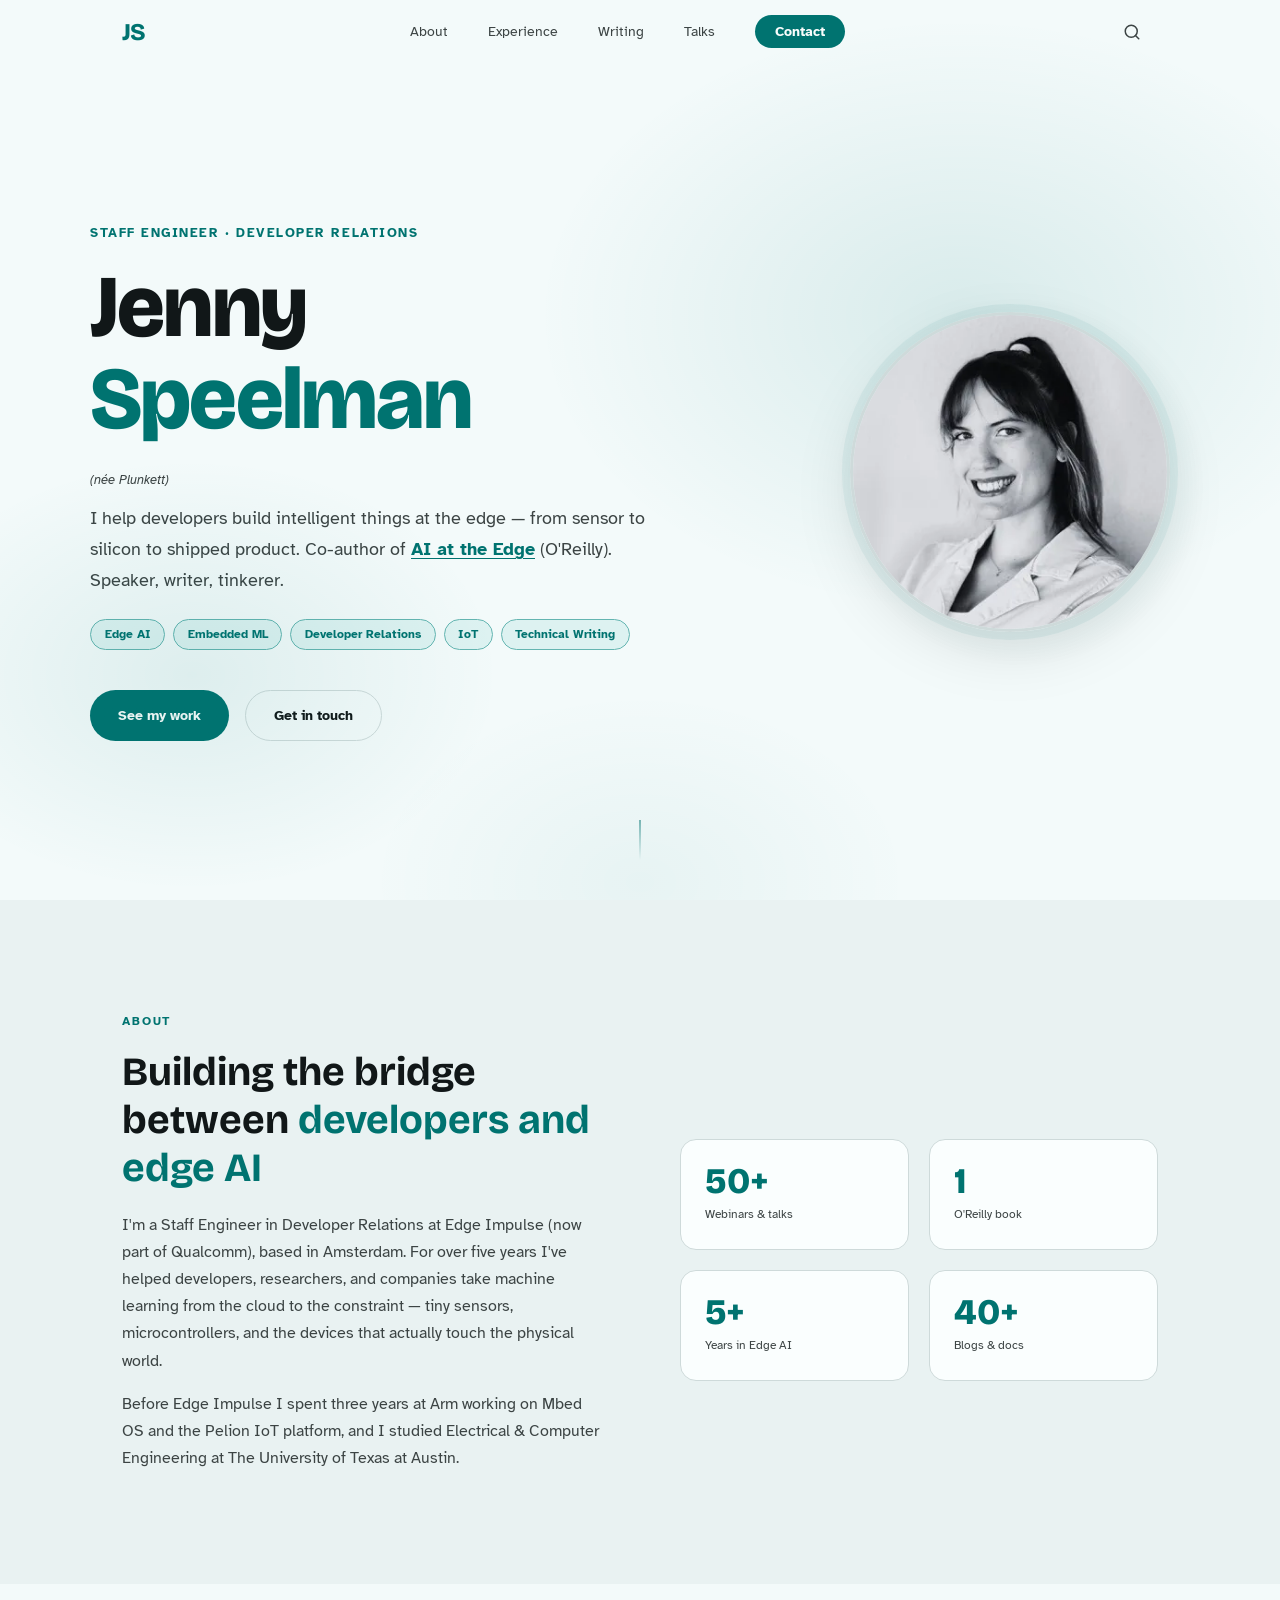
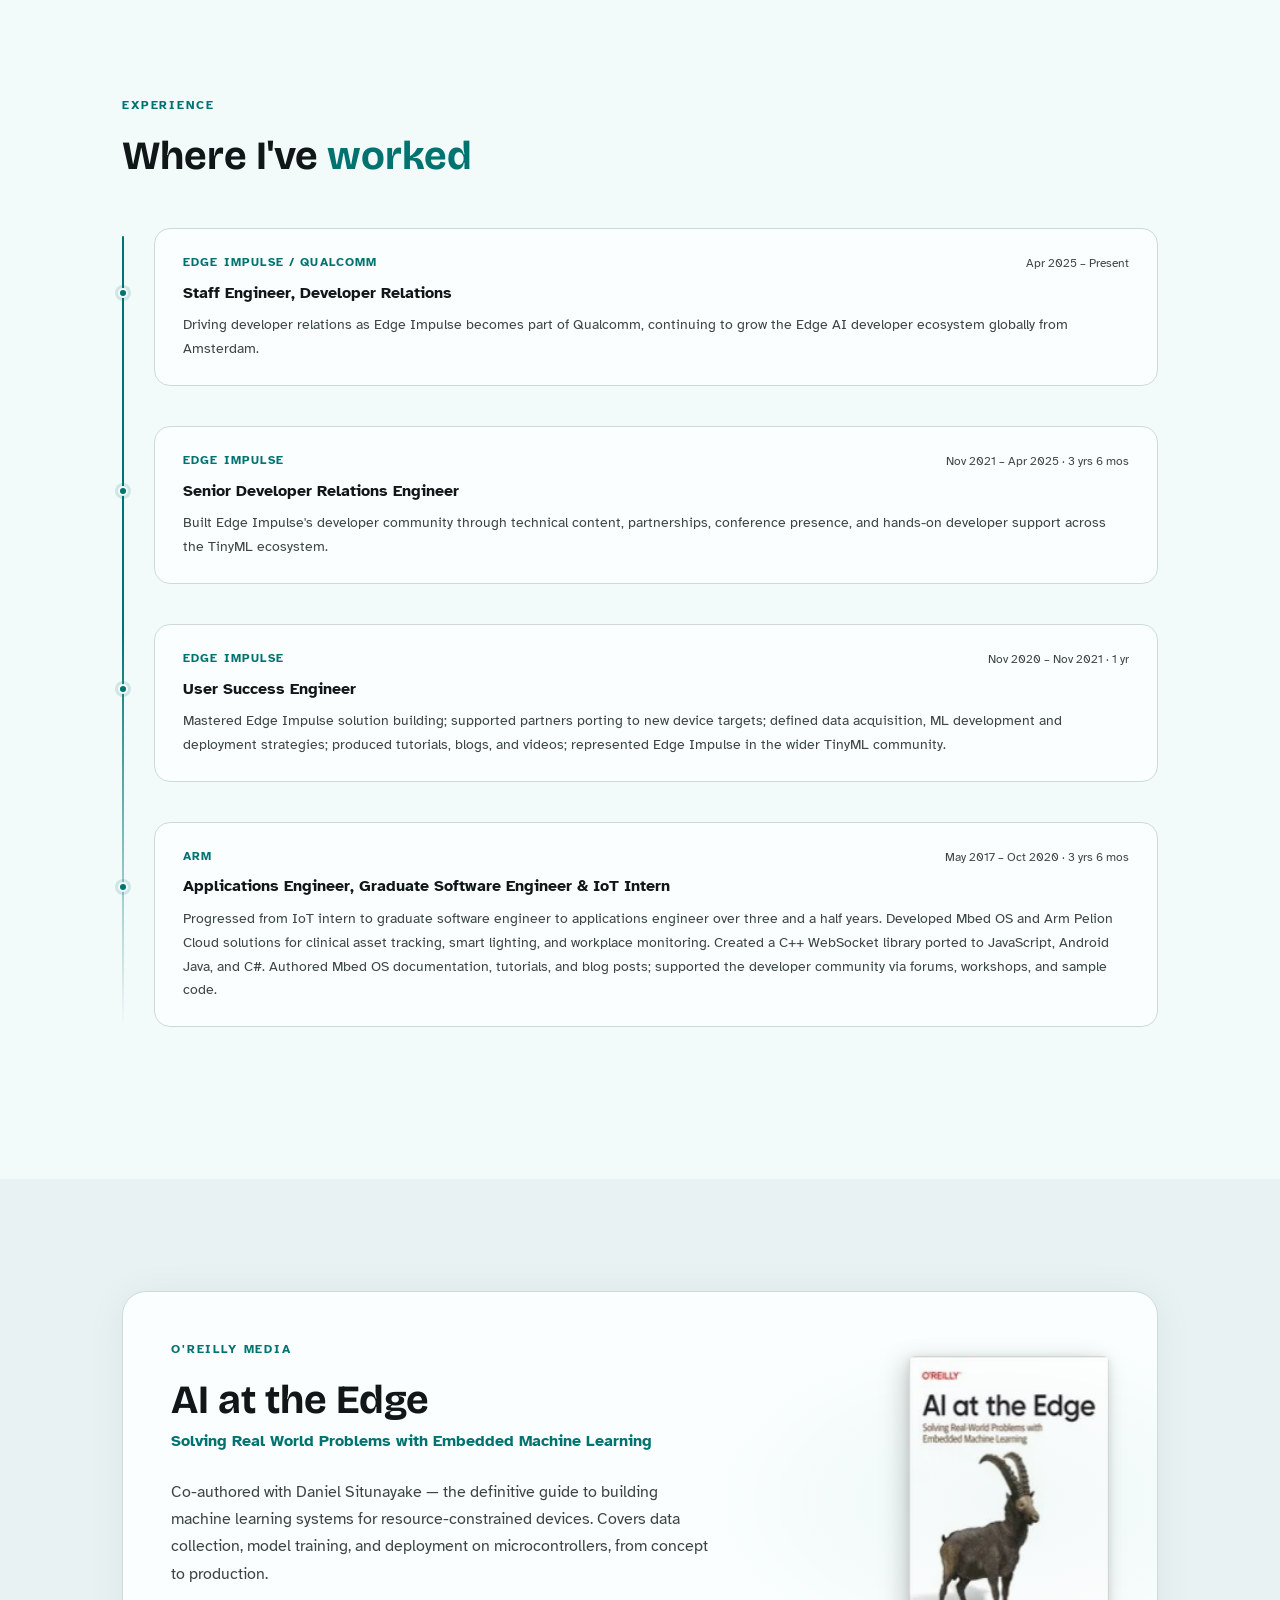
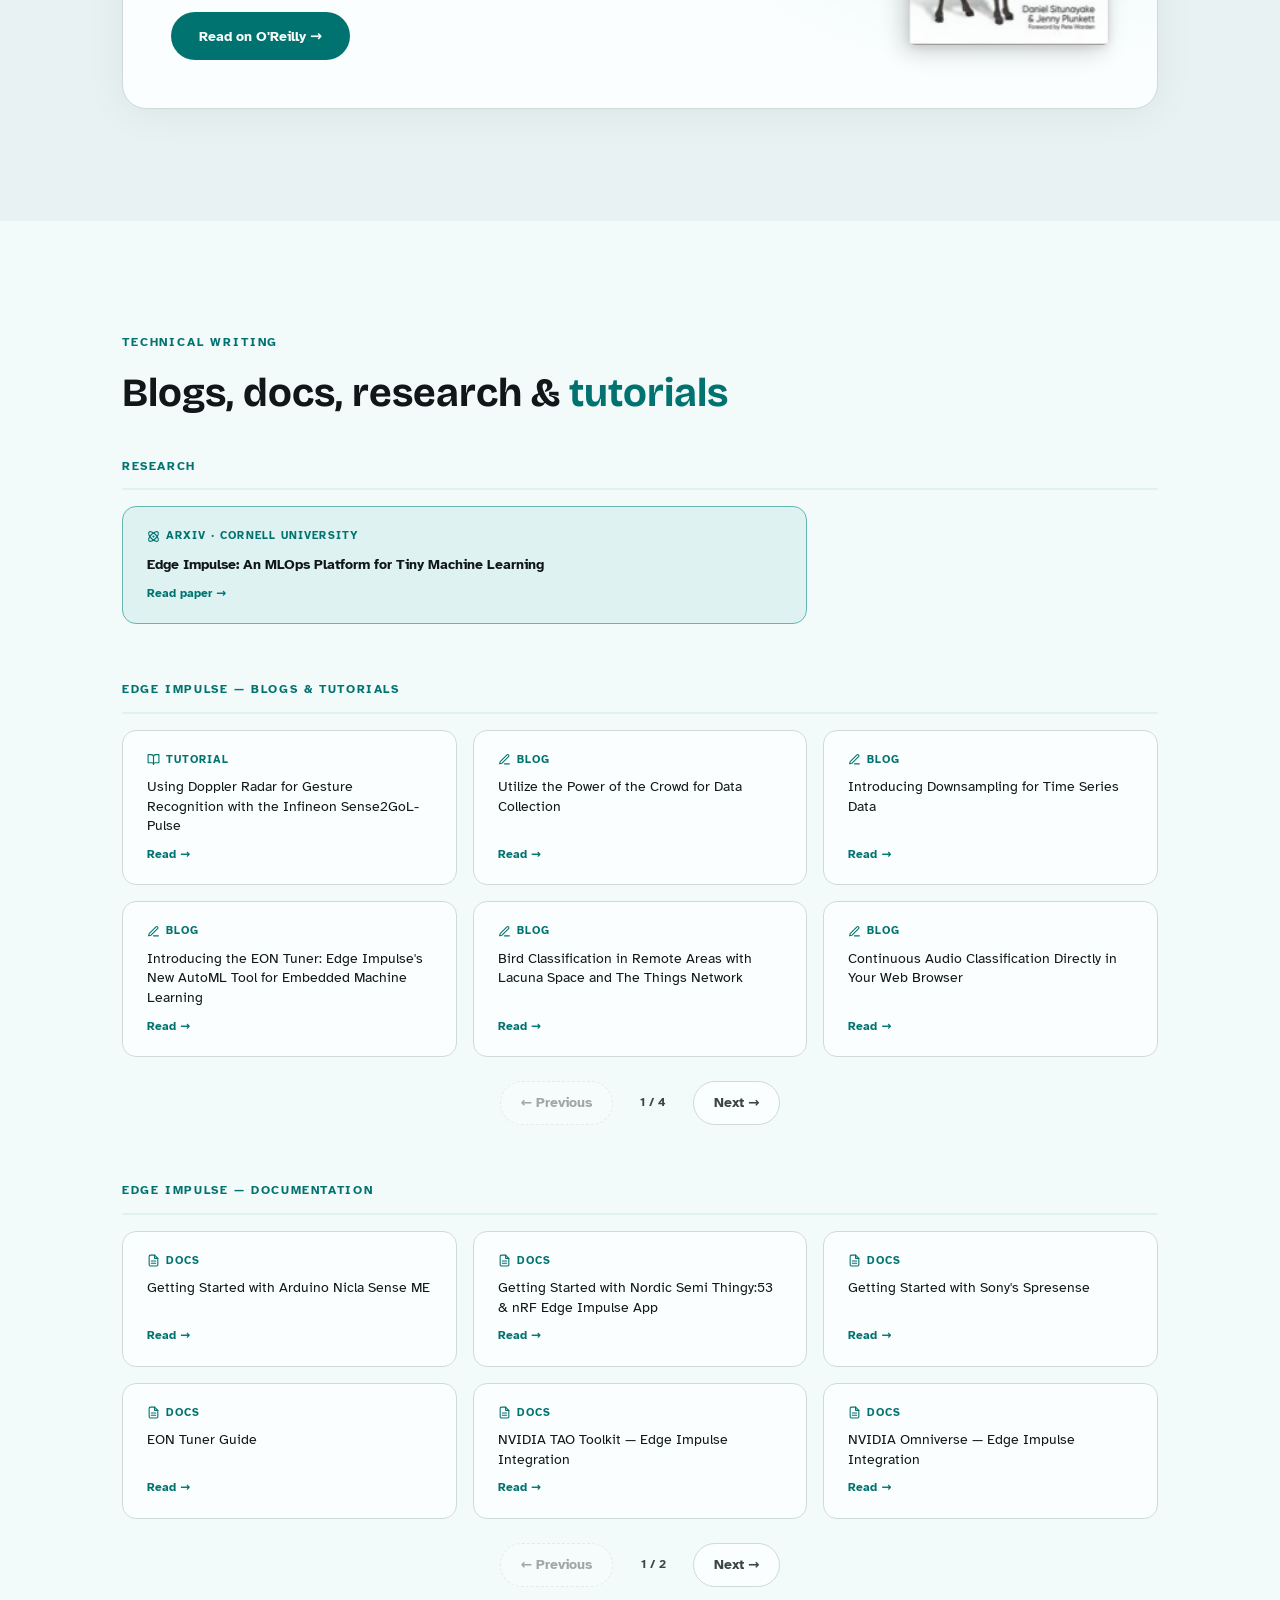
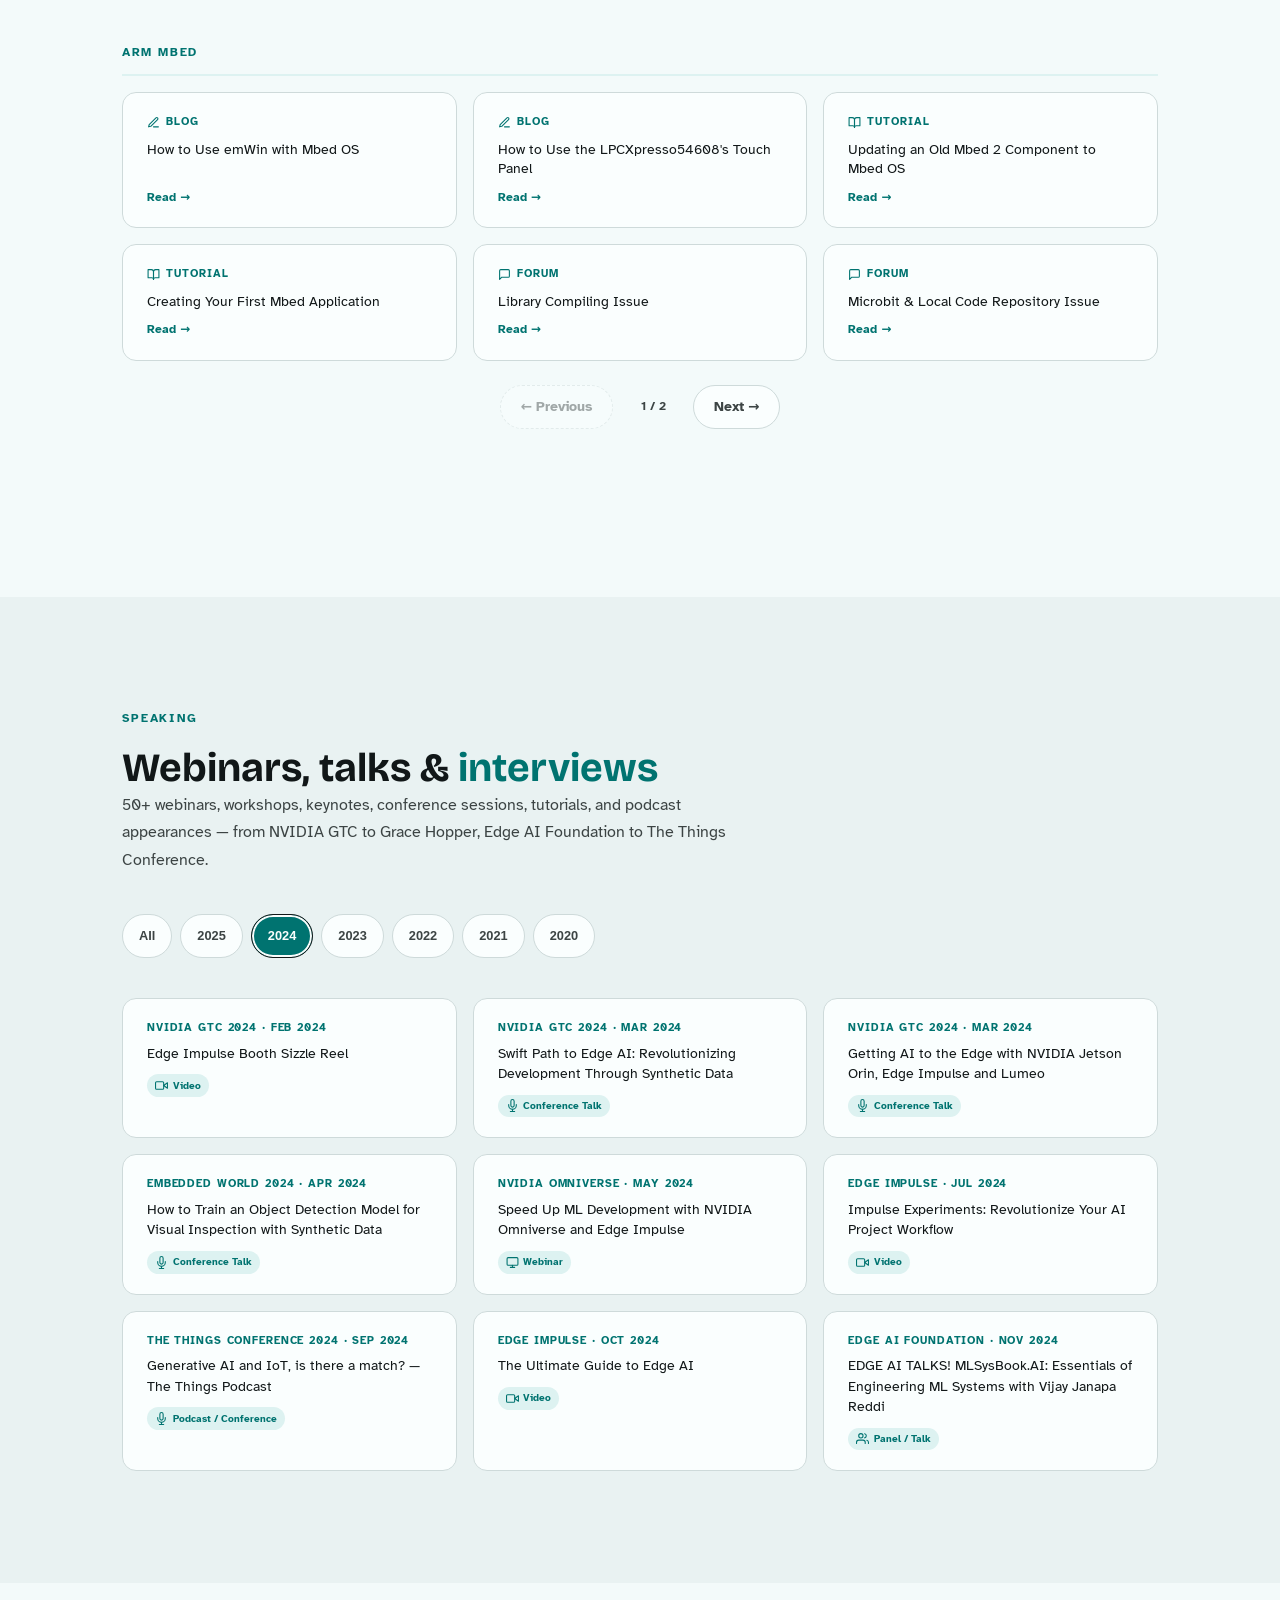
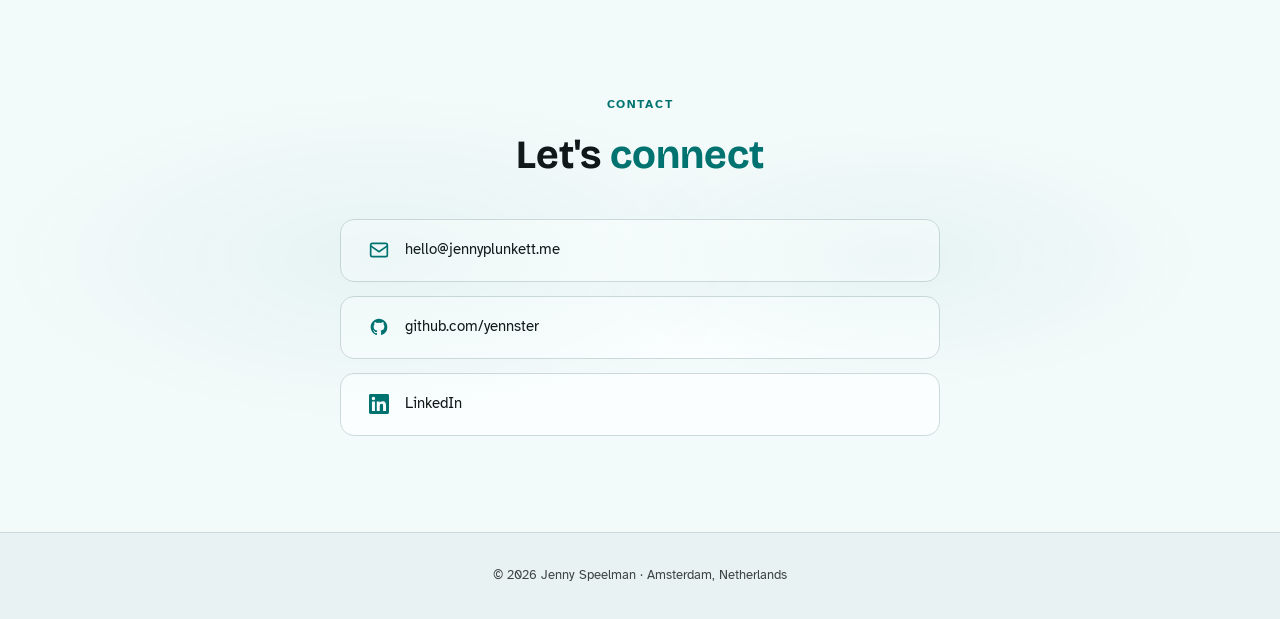
==== index.html @ fcef614e "Perf + SEO polish: optimize images, fix nav active, extract JS Performance - Replace oversized jenny" ====
<!DOCTYPE html>
<html lang="en">
<head>
  <meta charset="UTF-8" />
  <meta name="viewport" content="width=device-width, initial-scale=1.0" />
  <title>Jenny Speelman — Staff Engineer, Developer Relations</title>
  <meta name="description" content="Jenny Speelman is a Staff Engineer in Developer Relations specializing in Edge AI, TinyML, and embedded machine learning. Co-author of AI at the Edge (O'Reilly)." />
  <!-- Open Graph -->
  <meta property="og:type" content="website" />
  <meta property="og:url" content="https://jennyplunkett.me/" />
  <meta property="og:title" content="Jenny Speelman — Staff Engineer, Developer Relations" />
  <meta property="og:description" content="Jenny Speelman is a Staff Engineer in Developer Relations specializing in Edge AI, TinyML, and embedded machine learning. Co-author of AI at the Edge (O'Reilly)." />
  <meta property="og:image" content="https://jennyplunkett.me/og-image.png" />
  <meta property="og:image:width" content="1200" />
  <meta property="og:image:height" content="630" />
  <meta property="og:image:alt" content="Jenny Speelman — Staff Engineer, Developer Relations" />
  <!-- Twitter Card -->
  <meta name="twitter:card" content="summary_large_image" />
  <meta name="twitter:title" content="Jenny Speelman — Staff Engineer, Developer Relations" />
  <meta name="twitter:description" content="Edge AI, embedded ML, and the future of intelligent hardware. Co-author of AI at the Edge (O'Reilly)." />
  <meta name="twitter:image" content="https://jennyplunkett.me/og-image.png" />

  <link rel="preconnect" href="https://fonts.googleapis.com" />
  <link rel="preconnect" href="https://fonts.gstatic.com" crossorigin />
  <link href="https://fonts.googleapis.com/css2?family=Atkinson+Hyperlegible:ital,wght@0,400;0,700;1,400;1,700&family=Bricolage+Grotesque:wght@400;500;600;700;800&display=swap" rel="stylesheet" />
  <link rel="icon" type="image/svg+xml" href="favicon.svg" />
  <link rel="apple-touch-icon" sizes="180x180" href="apple-touch-icon.png" />
  <link rel="manifest" href="manifest.json" />
  <meta name="theme-color" content="#0d6b63" />
  <link rel="canonical" href="https://jennyplunkett.me/" />
  <link rel="stylesheet" href="style.css" />

  <!-- Structured data: ProfilePage + Person -->
  <script type="application/ld+json">
  {
    "@context": "https://schema.org",
    "@type": "ProfilePage",
    "mainEntity": {
      "@type": "Person",
      "name": "Jenny Speelman",
      "alternateName": "Jenny Plunkett",
      "jobTitle": "Staff Engineer, Developer Relations",
      "description": "Staff Engineer in Developer Relations specializing in Edge AI, TinyML, and embedded machine learning. Co-author of AI at the Edge (O'Reilly).",
      "url": "https://jennyplunkett.me/",
      "image": "https://jennyplunkett.me/images/jenny-680.jpg",
      "address": {
        "@type": "PostalAddress",
        "addressLocality": "Amsterdam",
        "addressCountry": "NL"
      },
      "alumniOf": {
        "@type": "CollegeOrUniversity",
        "name": "The University of Texas at Austin"
      },
      "worksFor": {
        "@type": "Organization",
        "name": "Edge Impulse / Qualcomm"
      },
      "sameAs": [
        "https://www.linkedin.com/in/jennyplunkett",
        "https://github.com/yennster",
        "https://www.oreilly.com/library/view/ai-at-the/9781098120191/"
      ]
    }
  }
  </script>
</head>
<body>

  <!-- Skip link -->
  <a href="#main" class="skip-link">Skip to content</a>

  <!-- NAV -->
  <nav id="nav">
    <div class="nav-inner">
      <a href="#hero" class="nav-logo" aria-label="Home — Jenny Speelman">JS</a>
      <ul class="nav-links" id="navLinks">
        <li><a href="#about">About</a></li>
        <li><a href="#experience">Experience</a></li>
        <li><a href="#writing">Writing</a></li>
        <li><a href="#talks">Talks</a></li>
        <li><a href="#contact" class="nav-cta">Contact</a></li>
      </ul>
      <div class="nav-actions">
        <button class="nav-search" id="searchToggle" aria-label="Search (slash or Command K)">
          <svg xmlns="http://www.w3.org/2000/svg" width="18" height="18" viewBox="0 0 24 24" fill="none" stroke="currentColor" stroke-width="2" stroke-linecap="round" stroke-linejoin="round" aria-hidden="true"><circle cx="11" cy="11" r="8"/><line x1="21" y1="21" x2="16.65" y2="16.65"/></svg>
        </button>
        <button class="nav-burger" aria-label="Toggle menu" aria-expanded="false" aria-controls="navLinks">
          <span></span><span></span><span></span>
        </button>
      </div>
    </div>
  </nav>

  <!-- SEARCH OVERLAY -->
  <div id="searchOverlay" role="dialog" aria-modal="true" aria-labelledby="searchTitle" aria-hidden="true">
    <h2 id="searchTitle" class="sr-only">Search site</h2>
    <div class="search-header">
      <div class="container">
        <form class="search-input-wrap" id="searchForm" role="search" aria-label="Site search">
          <svg xmlns="http://www.w3.org/2000/svg" width="16" height="16" viewBox="0 0 24 24" fill="none" stroke="currentColor" stroke-width="2" stroke-linecap="round" stroke-linejoin="round" aria-hidden="true"><circle cx="11" cy="11" r="8"/><line x1="21" y1="21" x2="16.65" y2="16.65"/></svg>
          <input type="search" id="searchInput" placeholder="Search talks, writing…" aria-label="Search talks and writing" />
          <button type="button" id="searchClose" aria-label="Close search">
            <svg xmlns="http://www.w3.org/2000/svg" width="16" height="16" viewBox="0 0 24 24" fill="none" stroke="currentColor" stroke-width="2.5" stroke-linecap="round" aria-hidden="true"><line x1="18" y1="6" x2="6" y2="18"/><line x1="6" y1="6" x2="18" y2="18"/></svg>
          </button>
        </form>
      </div>
    </div>
    <div class="search-body">
      <div class="container">
        <div id="searchStatus" class="sr-only" aria-live="polite" aria-atomic="true"></div>
        <div id="searchResultsWriting"></div>
        <div id="searchResultsTalks"></div>
        <div id="searchNoResults" hidden>
          <p>No results found. Try a different keyword.</p>
        </div>
        <div id="searchEmpty">
          <p>Type to search across all writing and talks.</p>
        </div>
      </div>
    </div>
  </div>

  <main id="main">

  <!-- HERO -->
  <section id="hero" aria-labelledby="heroName">
    <div class="hero-inner">
      <div class="hero-text">
        <p class="hero-eyebrow">Staff Engineer · Developer Relations</p>
        <h1 id="heroName">Jenny<br><span class="accent">Speelman</span></h1>
        <p class="hero-nee">(<span lang="fr">née</span> Plunkett)</p>
        <p class="hero-sub">
          I help developers build intelligent things at the edge — from sensor to silicon to shipped product.
          Co-author of <em><a href="https://www.oreilly.com/library/view/ai-at-the/9781098120191/" target="_blank" rel="noopener">AI at the Edge</a></em> (O'Reilly). Speaker, writer, tinkerer.
        </p>
        <div class="hero-badges">
          <span class="badge">Edge AI</span>
          <span class="badge">Embedded ML</span>
          <span class="badge">Developer Relations</span>
          <span class="badge">IoT</span>
          <span class="badge">Technical Writing</span>
        </div>
        <div class="hero-ctas">
          <a href="#writing" class="btn btn-primary">See my work</a>
          <a href="#contact" class="btn btn-ghost">Get in touch</a>
        </div>
      </div>
      <div class="hero-photo">
        <div class="photo-ring">
          <picture>
            <source type="image/webp" srcset="images/jenny-340.webp 1x, images/jenny-680.webp 2x" />
            <source type="image/jpeg" srcset="images/jenny-340.jpg 1x, images/jenny-680.jpg 2x" />
            <img src="images/jenny-340.jpg" alt="Jenny Speelman" width="340" height="340" fetchpriority="high" decoding="async" />
          </picture>
        </div>
        <div class="photo-blob"></div>
      </div>
    </div>
    <div class="hero-scroll-hint">
      <div class="scroll-line"></div>
    </div>
  </section>

  <!-- ABOUT -->
  <section id="about" aria-labelledby="aboutTitle">
    <div class="container">
      <div class="section-label">About</div>
      <div class="about-grid">
        <div class="about-text">
          <h2 id="aboutTitle">Building the bridge between <span class="accent">developers and edge AI</span></h2>
          <p>
            I'm a Staff Engineer in Developer Relations at Edge Impulse (now part of Qualcomm), based in Amsterdam.
            For over five years I've helped developers, researchers, and companies take machine learning from the cloud
            to the constraint — tiny sensors, microcontrollers, and the devices that actually touch the physical world.
          </p>
          <p>
            Before Edge Impulse I spent three years at Arm working on Mbed OS and the Pelion IoT platform, and I
            studied Electrical &amp; Computer Engineering at The University of Texas at Austin.
          </p>
        </div>
        <div class="about-stats">
          <div class="stat">
            <span class="stat-number">50+</span>
            <span class="stat-label">Webinars &amp; talks</span>
          </div>
          <div class="stat">
            <span class="stat-number">1</span>
            <span class="stat-label">O'Reilly book</span>
          </div>
          <div class="stat">
            <span class="stat-number">5+</span>
            <span class="stat-label">Years in Edge AI</span>
          </div>
          <div class="stat">
            <span class="stat-number">40+</span>
            <span class="stat-label">Blogs &amp; docs</span>
          </div>
        </div>
      </div>
    </div>
  </section>

  <!-- EXPERIENCE -->
  <section id="experience" aria-labelledby="experienceTitle">
    <div class="container">
      <div class="section-label">Experience</div>
      <h2 id="experienceTitle">Where I've <span class="accent">worked</span></h2>
      <div class="timeline">

        <div class="timeline-item">
          <div class="timeline-marker"></div>
          <div class="timeline-content">
            <div class="timeline-meta">
              <span class="timeline-company">Edge Impulse / Qualcomm</span>
              <span class="timeline-period">Apr 2025 – Present</span>
            </div>
            <h3>Staff Engineer, Developer Relations</h3>
            <p>Driving developer relations as Edge Impulse becomes part of Qualcomm, continuing to grow the Edge AI developer ecosystem globally from Amsterdam.</p>
          </div>
        </div>

        <div class="timeline-item">
          <div class="timeline-marker"></div>
          <div class="timeline-content">
            <div class="timeline-meta">
              <span class="timeline-company">Edge Impulse</span>
              <span class="timeline-period">Nov 2021 – Apr 2025 · 3 yrs 6 mos</span>
            </div>
            <h3>Senior Developer Relations Engineer</h3>
            <p>Built Edge Impulse's developer community through technical content, partnerships, conference presence, and hands-on developer support across the TinyML ecosystem.</p>
          </div>
        </div>

        <div class="timeline-item">
          <div class="timeline-marker"></div>
          <div class="timeline-content">
            <div class="timeline-meta">
              <span class="timeline-company">Edge Impulse</span>
              <span class="timeline-period">Nov 2020 – Nov 2021 · 1 yr</span>
            </div>
            <h3>User Success Engineer</h3>
            <p>Mastered Edge Impulse solution building; supported partners porting to new device targets; defined data acquisition, ML development and deployment strategies; produced tutorials, blogs, and videos; represented Edge Impulse in the wider TinyML community.</p>
          </div>
        </div>

        <div class="timeline-item">
          <div class="timeline-marker"></div>
          <div class="timeline-content">
            <div class="timeline-meta">
              <span class="timeline-company">Arm</span>
              <span class="timeline-period">May 2017 – Oct 2020 · 3 yrs 6 mos</span>
            </div>
            <h3>Applications Engineer, Graduate Software Engineer &amp; IoT Intern</h3>
            <p>Progressed from IoT intern to graduate software engineer to applications engineer over three and a half years. Developed Mbed OS and Arm Pelion Cloud solutions for clinical asset tracking, smart lighting, and workplace monitoring. Created a C++ WebSocket library ported to JavaScript, Android Java, and C#. Authored Mbed OS documentation, tutorials, and blog posts; supported the developer community via forums, workshops, and sample code.</p>
          </div>
        </div>

      </div>
    </div>
  </section>

  <!-- BOOK -->
  <section id="book" aria-labelledby="bookTitle">
    <div class="container">
      <div class="book-card">
        <div class="book-text">
          <div class="section-label">O'Reilly Media</div>
          <h2 id="bookTitle">AI at the Edge</h2>
          <p class="book-subtitle">Solving Real World Problems with Embedded Machine Learning</p>
          <p>Co-authored with Daniel Situnayake — the definitive guide to building machine learning systems for resource-constrained devices. Covers data collection, model training, and deployment on microcontrollers, from concept to production.</p>
          <a href="https://www.oreilly.com/library/view/ai-at-the/9781098120191/" target="_blank" rel="noopener" class="btn btn-primary">Read on O'Reilly →</a>
        </div>
        <div class="book-cover-img">
          <picture>
            <source type="image/webp" srcset="images/book-cover-220.webp 1x, images/book-cover-440.webp 2x" />
            <source type="image/jpeg" srcset="images/book-cover-220.jpg 1x, images/book-cover-440.jpg 2x" />
            <img src="images/book-cover-220.jpg" alt="Book cover of AI at the Edge: Solving Real World Problems with Embedded Machine Learning, by Daniel Situnayake and Jenny Plunkett, published by O'Reilly Media." width="220" height="289" loading="lazy" decoding="async" />
          </picture>
        </div>
      </div>
    </div>
  </section>

  <!-- TECHNICAL WRITING -->
  <section id="writing" aria-labelledby="writingTitle">
    <div class="container">
      <div class="section-label">Technical Writing</div>
      <h2 id="writingTitle">Blogs, docs, research &amp; <span class="accent2">tutorials</span></h2>

      <!-- arXiv / Research -->
      <div class="writing-group">
        <h3 class="writing-group-label">Research</h3>
        <div class="writing-grid">
          <a href="https://arxiv.org/abs/2212.03332" target="_blank" rel="noopener" class="writing-card writing-card--featured">
            <div class="writing-tag">arXiv · Cornell University</div>
            <h4>Edge Impulse: An MLOps Platform for Tiny Machine Learning</h4>
            <span class="writing-cta">Read paper →</span>
          </a>
        </div>
      </div>

      <!-- Edge Impulse Blogs -->
      <div class="writing-group">
        <h3 class="writing-group-label">Edge Impulse — Blogs &amp; Tutorials</h3>
        <div class="writing-grid">
          <a href="https://www.edgeimpulse.com/blog/infineon-sense2gol-pulse" target="_blank" rel="noopener" class="writing-card">
            <div class="writing-tag">Tutorial</div>
            <h4>Using Doppler Radar for Gesture Recognition with the Infineon Sense2GoL-Pulse</h4>
            <span class="writing-cta">Read →</span>
          </a>
          <a href="https://www.edgeimpulse.com/blog/utilize-the-power-of-the-crowd-for-data-collection" target="_blank" rel="noopener" class="writing-card">
            <div class="writing-tag">Blog</div>
            <h4>Utilize the Power of the Crowd for Data Collection</h4>
            <span class="writing-cta">Read →</span>
          </a>
          <a href="https://www.edgeimpulse.com/blog/introducing-downsampling-for-time-series-data" target="_blank" rel="noopener" class="writing-card">
            <div class="writing-tag">Blog</div>
            <h4>Introducing Downsampling for Time Series Data</h4>
            <span class="writing-cta">Read →</span>
          </a>
          <a href="https://www.edgeimpulse.com/blog/introducing-the-eon-tuner-edge-impulses-new-automl-tool-for-embedded-machine-learning" target="_blank" rel="noopener" class="writing-card">
            <div class="writing-tag">Blog</div>
            <h4>Introducing the EON Tuner: Edge Impulse's New AutoML Tool for Embedded Machine Learning</h4>
            <span class="writing-cta">Read →</span>
          </a>
          <a href="https://www.edgeimpulse.com/blog/bird-classification-lacuna-space" target="_blank" rel="noopener" class="writing-card">
            <div class="writing-tag">Blog</div>
            <h4>Bird Classification in Remote Areas with Lacuna Space and The Things Network</h4>
            <span class="writing-cta">Read →</span>
          </a>
          <a href="https://www.edgeimpulse.com/blog/continuous-audio-classification-directly-in-your-web-browser" target="_blank" rel="noopener" class="writing-card">
            <div class="writing-tag">Blog</div>
            <h4>Continuous Audio Classification Directly in Your Web Browser</h4>
            <span class="writing-cta">Read →</span>
          </a>
          <a href="https://www.edgeimpulse.com/blog/announcing-support-for-the-sony-spresense" target="_blank" rel="noopener" class="writing-card">
            <div class="writing-tag">Blog</div>
            <h4>Announcing Support for Sony's Spresense Microcontroller</h4>
            <span class="writing-cta">Read →</span>
          </a>
          <a href="https://www.edgeimpulse.com/blog/unleash-the-power-of-lte-mnb-iot-and-edge-ai-with-the-nrf9160-dk" target="_blank" rel="noopener" class="writing-card">
            <div class="writing-tag">Blog</div>
            <h4>Unleash the Power of LTE-M/NB-IoT &amp; Edge AI with the nRF9160 DK</h4>
            <span class="writing-cta">Read →</span>
          </a>
          <a href="https://www.edgeimpulse.com/blog/announcing-official-support-for-the-silicon-labs-xg24-dev-kit" target="_blank" rel="noopener" class="writing-card">
            <div class="writing-tag">Blog</div>
            <h4>Announcing Official Support for the Silicon Labs xG24 Dev Kit</h4>
            <span class="writing-cta">Read →</span>
          </a>
          <a href="https://www.edgeimpulse.com/blog/showcase-your-public-projects-with-markdown-readmes" target="_blank" rel="noopener" class="writing-card">
            <div class="writing-tag">Blog</div>
            <h4>Showcase Your Public Projects with Markdown READMEs</h4>
            <span class="writing-cta">Read →</span>
          </a>
          <a href="https://www.edgeimpulse.com/blog/advanced-anomaly-detection-with-feature-importance" target="_blank" rel="noopener" class="writing-card">
            <div class="writing-tag">Blog</div>
            <h4>Advanced Anomaly Detection with Feature Importance</h4>
            <span class="writing-cta">Read →</span>
          </a>
          <a href="https://www.edgeimpulse.com/blog/3-ways-to-do-ai-assisted-labeling-for-object-detection" target="_blank" rel="noopener" class="writing-card">
            <div class="writing-tag">Blog</div>
            <h4>3 Ways to Do AI-Assisted Labeling for Object Detection</h4>
            <span class="writing-cta">Read →</span>
          </a>
          <a href="https://www.edgeimpulse.com/blog/rapidly-develop-machine-learning-models-for-edge-applications-over-ble" target="_blank" rel="noopener" class="writing-card">
            <div class="writing-tag">Blog</div>
            <h4>Rapidly Develop Machine Learning Models for Edge Applications Over BLE</h4>
            <span class="writing-cta">Read →</span>
          </a>
          <a href="https://www.edgeimpulse.com/blog/announcing-official-support-for-the-arduino-nicla-sense-me" target="_blank" rel="noopener" class="writing-card">
            <div class="writing-tag">Blog</div>
            <h4>Announcing Official Support for the Arduino Nicla Sense ME</h4>
            <span class="writing-cta">Read →</span>
          </a>
          <a href="https://www.edgeimpulse.com/blog/announcing-official-support-for-the-infineon-cy8ckit-062s2-pioneer-kit" target="_blank" rel="noopener" class="writing-card">
            <div class="writing-tag">Blog</div>
            <h4>Announcing Official Support for the Infineon CY8CKIT-062S2 Pioneer Kit</h4>
            <span class="writing-cta">Read →</span>
          </a>
          <a href="https://www.edgeimpulse.com/blog/bring-your-own-model-into-edge-impulse-with-onnx" target="_blank" rel="noopener" class="writing-card">
            <div class="writing-tag">Blog</div>
            <h4>Bring Your Own Model Into Edge Impulse with ONNX</h4>
            <span class="writing-cta">Read →</span>
          </a>
          <a href="https://www.edgeimpulse.com/blog/rapidly-detect-changes-in-your-environment-with-edge-impulse-and-nordic-thingy91" target="_blank" rel="noopener" class="writing-card">
            <div class="writing-tag">Blog</div>
            <h4>Rapidly Detect Changes in Your Environment with Edge Impulse and Nordic Thingy:91</h4>
            <span class="writing-cta">Read →</span>
          </a>
          <a href="https://www.edgeimpulse.com/blog/solving-real-world-problems-with-embedded-machine-learning-ai-at-the-edge-by-daniel-situnayake-and-jenny-plunkett" target="_blank" rel="noopener" class="writing-card">
            <div class="writing-tag">Blog</div>
            <h4>Solving Real World Problems with Embedded Machine Learning: "AI at the Edge"</h4>
            <span class="writing-cta">Read →</span>
          </a>
          <a href="https://developer.nvidia.com/blog/how-to-train-an-object-detection-model-for-visual-inspection-with-synthetic-data/" target="_blank" rel="noopener" class="writing-card">
            <div class="writing-tag">Blog · NVIDIA</div>
            <h4>How to Train an Object Detection Model for Visual Inspection with Synthetic Data</h4>
            <span class="writing-cta">Read →</span>
          </a>
          <a href="https://www.edgeimpulse.com/blog/unlock-greater-data-flexibility-ingest-tabular-data/" target="_blank" rel="noopener" class="writing-card">
            <div class="writing-tag">Blog</div>
            <h4>Unlock Greater Data Flexibility: Ingest Tabular Data</h4>
            <span class="writing-cta">Read →</span>
          </a>
          <a href="https://www.edgeimpulse.com/blog/patchcore-boosts-visual-anomaly-detection-in-edge-impulse/" target="_blank" rel="noopener" class="writing-card">
            <div class="writing-tag">Blog</div>
            <h4>PatchCore Boosts Visual Anomaly Detection in Edge Impulse</h4>
            <span class="writing-cta">Read →</span>
          </a>
          <a href="https://edgeimpulse.com/blog/impulse-experiments-revolutionize-your-ai-project-workflow/" target="_blank" rel="noopener" class="writing-card">
            <div class="writing-tag">Blog</div>
            <h4>Impulse Experiments: Revolutionize Your AI Project Workflow</h4>
            <span class="writing-cta">Read →</span>
          </a>
          <a href="https://www.edgeimpulse.com/blog/how-to-use-usd-assets-for-any-edge-ai-use-case-with-nvidia-omniverse/" target="_blank" rel="noopener" class="writing-card">
            <div class="writing-tag">Blog</div>
            <h4>How to Use USD Assets for Any Edge AI Use Case with NVIDIA Omniverse</h4>
            <span class="writing-cta">Read →</span>
          </a>
        </div>
      </div>

      <!-- Edge Impulse Docs -->
      <div class="writing-group">
        <h3 class="writing-group-label">Edge Impulse — Documentation</h3>
        <div class="writing-grid">
          <a href="https://docs.edgeimpulse.com/docs/development-platforms/officially-supported-mcu-targets/arduino-nicla-sense-me" target="_blank" rel="noopener" class="writing-card">
            <div class="writing-tag">Docs</div>
            <h4>Getting Started with Arduino Nicla Sense ME</h4>
            <span class="writing-cta">Read →</span>
          </a>
          <a href="https://docs.edgeimpulse.com/docs/development-platforms/officially-supported-mcu-targets/nordic-semi-thingy53" target="_blank" rel="noopener" class="writing-card">
            <div class="writing-tag">Docs</div>
            <h4>Getting Started with Nordic Semi Thingy:53 &amp; nRF Edge Impulse App</h4>
            <span class="writing-cta">Read →</span>
          </a>
          <a href="https://docs.edgeimpulse.com/docs/sony-spresense" target="_blank" rel="noopener" class="writing-card">
            <div class="writing-tag">Docs</div>
            <h4>Getting Started with Sony's Spresense</h4>
            <span class="writing-cta">Read →</span>
          </a>
          <a href="https://docs.edgeimpulse.com/docs/eon-tuner" target="_blank" rel="noopener" class="writing-card">
            <div class="writing-tag">Docs</div>
            <h4>EON Tuner Guide</h4>
            <span class="writing-cta">Read →</span>
          </a>
          <a href="https://docs.edgeimpulse.com/docs/integrations/nvidia-tao" target="_blank" rel="noopener" class="writing-card">
            <div class="writing-tag">Docs</div>
            <h4>NVIDIA TAO Toolkit — Edge Impulse Integration</h4>
            <span class="writing-cta">Read →</span>
          </a>
          <a href="https://docs.edgeimpulse.com/docs/integrations/nvidia-omniverse" target="_blank" rel="noopener" class="writing-card">
            <div class="writing-tag">Docs</div>
            <h4>NVIDIA Omniverse — Edge Impulse Integration</h4>
            <span class="writing-cta">Read →</span>
          </a>
          <a href="https://docs.edgeimpulse.com/docs/edge-impulse-studio/data-acquisition/tabular-data" target="_blank" rel="noopener" class="writing-card">
            <div class="writing-tag">Docs</div>
            <h4>Tabular Data (Pre-processed &amp; Non-time-series)</h4>
            <span class="writing-cta">Read →</span>
          </a>
          <a href="https://docs.edgeimpulse.com/docs/edge-impulse-studio/learning-blocks/visual-anomaly-detection" target="_blank" rel="noopener" class="writing-card">
            <div class="writing-tag">Docs</div>
            <h4>Visual Anomaly Detection (FOMO-AD)</h4>
            <span class="writing-cta">Read →</span>
          </a>
        </div>
      </div>

      <!-- Arm Mbed -->
      <div class="writing-group">
        <h3 class="writing-group-label">Arm Mbed</h3>
        <div class="writing-grid">
          <a href="https://os.mbed.com/blog/entry/How-to-use-emWin-with-Mbed-OS/" target="_blank" rel="noopener" class="writing-card">
            <div class="writing-tag">Blog</div>
            <h4>How to Use emWin with Mbed OS</h4>
            <span class="writing-cta">Read →</span>
          </a>
          <a href="https://os.mbed.com/blog/entry/How-to-LPCXpresso54608-touch-panel/" target="_blank" rel="noopener" class="writing-card">
            <div class="writing-tag">Blog</div>
            <h4>How to Use the LPCXpresso54608's Touch Panel</h4>
            <span class="writing-cta">Read →</span>
          </a>
          <a href="https://os.mbed.com/users/jplunkett/notebook/updating-component-to-mbed-os/" target="_blank" rel="noopener" class="writing-card">
            <div class="writing-tag">Tutorial</div>
            <h4>Updating an Old Mbed 2 Component to Mbed OS</h4>
            <span class="writing-cta">Read →</span>
          </a>
          <a href="https://os.mbed.com/users/jplunkett/notebook/first-mbed-application/" target="_blank" rel="noopener" class="writing-card">
            <div class="writing-tag">Tutorial</div>
            <h4>Creating Your First Mbed Application</h4>
            <span class="writing-cta">Read →</span>
          </a>
          <a href="https://os.mbed.com/questions/82191/mbed-http-compile-fail/" target="_blank" rel="noopener" class="writing-card">
            <div class="writing-tag">Forum</div>
            <h4>Library Compiling Issue</h4>
            <span class="writing-cta">Read →</span>
          </a>
          <a href="https://os.mbed.com/questions/82107/How-do-I-manage-the-code-in-my-local-rep/" target="_blank" rel="noopener" class="writing-card">
            <div class="writing-tag">Forum</div>
            <h4>Microbit &amp; Local Code Repository Issue</h4>
            <span class="writing-cta">Read →</span>
          </a>
          <a href="https://os.mbed.com/questions/82092/How-to-get-led-to-blink-and-print-times-/" target="_blank" rel="noopener" class="writing-card">
            <div class="writing-tag">Forum</div>
            <h4>Beginning Developer Notes &amp; Advice</h4>
            <span class="writing-cta">Read →</span>
          </a>
          <a href="https://os.mbed.com/questions/81824/offline-API-document/" target="_blank" rel="noopener" class="writing-card">
            <div class="writing-tag">Forum</div>
            <h4>How to View API Docs Offline</h4>
            <span class="writing-cta">Read →</span>
          </a>
        </div>
      </div>

    </div>
  </section>

  <!-- TALKS & WEBINARS -->
  <section id="talks" aria-labelledby="talksTitle">
    <div class="container">
      <div class="section-label">Speaking</div>
      <h2 id="talksTitle">Webinars, talks &amp; <span class="accent2">interviews</span></h2>
      <p class="section-intro">50+ webinars, workshops, keynotes, conference sessions, tutorials, and podcast appearances — from NVIDIA GTC to Grace Hopper, Edge AI Foundation to The Things Conference.</p>

      <div class="year-filter" id="yearFilter" role="group" aria-label="Filter talks by year">
        <button class="year-btn" data-year="all" aria-pressed="false">All</button>
        <button class="year-btn" data-year="2025" aria-pressed="false">2025</button>
        <button class="year-btn active" data-year="2024" aria-pressed="true">2024</button>
        <button class="year-btn" data-year="2023" aria-pressed="false">2023</button>
        <button class="year-btn" data-year="2022" aria-pressed="false">2022</button>
        <button class="year-btn" data-year="2021" aria-pressed="false">2021</button>
        <button class="year-btn" data-year="2020" aria-pressed="false">2020</button>
      </div>

      <div class="talks-grid" id="talksGrid">

        <!-- 2020 -->
        <a href="https://www.element14.com/community/events/5674/l/introduction-to-tinyml-by-edge-impulse" target="_blank" rel="noopener" class="talk-card" data-year="2020">
          <div class="talk-meta">Element14 · Dec 2020</div>
          <h3>Introduction to TinyML by Edge Impulse</h3>
          <span class="talk-type">Webinar <span aria-hidden="true">· 🏆</span> <span class="sr-only">Award:</span>Favourite Webinar of Year 2020</span>
        </a>

        <!-- 2021 -->
        <a href="https://www.youtube.com/watch?v=eOF3NA0Me7Q" target="_blank" rel="noopener" class="talk-card" data-year="2021">
          <div class="talk-meta">Arm Innovation Coffee Chat · Jan 2021</div>
          <h3>Interview with Zach Shelby, Pete Warden, Alessandro Grande &amp; Robert Wolff</h3>
          <span class="talk-type">Interview</span>
        </a>

        <a href="https://event.on24.com/eventRegistration/EventLobbyServlet?target=reg20.jsp&mode=login&loginemail=o-loera%40ti.com&eventid=2996419&sessionid=1&key=30161E260D75AB000445DD4A5C855DEE&regTag=&V2=false&sourcepage=register" target="_blank" rel="noopener" class="talk-card" data-year="2021">
          <div class="talk-meta">Texas Instruments University · Feb 2021</div>
          <h3>Embedded Machine Learning with TI LaunchPad™ Development Kits &amp; Edge Impulse</h3>
          <span class="talk-type">Webinar</span>
        </a>

        <a href="https://www.element14.com/community/events/5761/l/thunderboard-workshop-industrial-grade-tinyml-applications-with-silicon-labs-and-edge-impulse" target="_blank" rel="noopener" class="talk-card" data-year="2021">
          <div class="talk-meta">Element14 · Mar 2021</div>
          <h3>Industrial-Grade TinyML Applications with Silicon Labs and Edge Impulse</h3>
          <span class="talk-type">Workshop</span>
        </a>

        <a href="https://www.youtube.com/watch?v=_T6h3Jmq2Yk" target="_blank" rel="noopener" class="talk-card" data-year="2021">
          <div class="talk-meta">Embedded Vision Summit · May 2021</div>
          <h3>High-Speed Object Detection with Jetson Nano and Edge Impulse</h3>
          <span class="talk-type">Conference Talk</span>
        </a>

        <a href="https://register.gotowebinar.com/register/4941644376358448396" target="_blank" rel="noopener" class="talk-card" data-year="2021">
          <div class="talk-meta">Arrow Festival · Jun 2021</div>
          <h3>Deep-dive: Build Industrial-Grade Embedded Applications In Days, Not Months, with Edge Impulse and Silicon Labs</h3>
          <span class="talk-type">Webinar</span>
        </a>

        <a href="https://register.gotowebinar.com/register/1871782622855797262" target="_blank" rel="noopener" class="talk-card" data-year="2021">
          <div class="talk-meta">Arrow Festival · Jun 2021</div>
          <h3>Tech Snack: Build Industrial-Grade Embedded Applications In Days, Not Months, with Edge Impulse and Silicon Labs</h3>
          <span class="talk-type">Webinar</span>
        </a>

        <a href="https://youtu.be/OI9AymVUU_4" target="_blank" rel="noopener" class="talk-card" data-year="2021">
          <div class="talk-meta">Tutorial · Jun 2021</div>
          <h3>Connecting Sony's Spresense to Edge Impulse</h3>
          <span class="talk-type">Tutorial</span>
        </a>

        <a href="http://www.embeddedonlineconference.com/workshop/Learning_how_to_Deliver_AI_Solution_In_Days_Not_Months" target="_blank" rel="noopener" class="talk-card" data-year="2021">
          <div class="talk-meta">Embedded Online Conference · Jul 2021</div>
          <h3>Learning How to Deliver AI Solutions In Days, Not Months with Sony's Spresense</h3>
          <span class="talk-type">Workshop</span>
        </a>

        <a href="https://www.youtube.com/watch?v=_Ozui1kkOyo" target="_blank" rel="noopener" class="talk-card" data-year="2021">
          <div class="talk-meta">Interview · Jul 2021</div>
          <h3>Edge Impulse Embedded Machine Learning AMA</h3>
          <span class="talk-type">Interview / AMA</span>
        </a>

        <a href="https://www.youtube.com/watch?v=ipPLZNkAI0Y" target="_blank" rel="noopener" class="talk-card" data-year="2021">
          <div class="talk-meta">Hackster · Aug 2021</div>
          <h3>Supercharge Your Products with Sony's Spresense &amp; Edge Impulse Embedded ML</h3>
          <span class="talk-type">Webinar</span>
        </a>

        <a href="https://www.youtube.com/watch?v=_MX_XjyYMcQ" target="_blank" rel="noopener" class="talk-card" data-year="2021">
          <div class="talk-meta">Hackster Café · Aug 2021</div>
          <h3>Jenny Plunkett on Edge Impulse + Sony's Spresense</h3>
          <span class="talk-type">Interview</span>
        </a>

        <a href="https://youtu.be/2hOvUUhlngs" target="_blank" rel="noopener" class="talk-card" data-year="2021">
          <div class="talk-meta">Tutorial · Oct 2021</div>
          <h3>Getting Started with Edge Impulse and Sony's Spresense</h3>
          <span class="talk-type">Tutorial</span>
        </a>

        <a href="https://www.dsponlineconference.com/session/Real_Life_Embedded_ML_plus_The_AI_Powered_Nose" target="_blank" rel="noopener" class="talk-card" data-year="2021">
          <div class="talk-meta">DSP Online Conference · Oct 2021</div>
          <h3>Real Life Embedded ML + The AI-Powered Nose</h3>
          <span class="talk-type">Conference Talk</span>
        </a>

        <a href="https://www.youtube.com/watch?v=gw1E5JZTim0" target="_blank" rel="noopener" class="talk-card" data-year="2021">
          <div class="talk-meta">Google TensorFlow · Nov 2021</div>
          <h3>TensorFlow ML Community Day: Building Machine Learning Models with Edge Impulse</h3>
          <span class="talk-type">Conference Talk</span>
        </a>

        <a href="https://register.gotowebinar.com/register/4284862102840899596?source=IoTCMC" target="_blank" rel="noopener" class="talk-card" data-year="2021">
          <div class="talk-meta">IoT Central &amp; Arduino PRO · Nov 2021</div>
          <h3>Factory 4.0: ML-Powered Manufacturing Workshop</h3>
          <span class="talk-type">Workshop</span>
        </a>

        <a href="https://cfsummit.vconfex.com/event/adobe-coldfusion-summit-2021_/1290?redirect=1#category=6&module=28150" target="_blank" rel="noopener" class="talk-card" data-year="2021">
          <div class="talk-meta">Adobe ColdFusion Summit · Dec 2021</div>
          <h3>The Dawn of Machine Learning, AI and You</h3>
          <span class="talk-type">Conference Talk</span>
        </a>

        <!-- 2022 -->
        <a href="https://forums.tinyml.org/t/tinyml-talks-on-february-15-2022-advanced-anomaly-detection-made-easy-by-jenny-plunkett/776" target="_blank" rel="noopener" class="talk-card" data-year="2022">
          <div class="talk-meta">tinyML Talks · Feb 2022</div>
          <h3>Advanced Anomaly Detection Made Easy</h3>
          <span class="talk-type">Conference Talk</span>
        </a>

        <a href="https://community.element14.com/learn/events/c/e/1575" target="_blank" rel="noopener" class="talk-card" data-year="2022">
          <div class="talk-meta">Element14 · Feb 2022</div>
          <h3>Machine Learning &amp; Sensor Fusion Make Smart Cities, Smarter!</h3>
          <span class="talk-type">Webinar</span>
        </a>

        <a href="https://danishsoundcluster.dk/edge-impulse-for-consumer-audio-applications/" target="_blank" rel="noopener" class="talk-card" data-year="2022">
          <div class="talk-meta">Danish Sound Cluster · Apr 2022</div>
          <h3>Edge Impulse for Consumer Audio Applications</h3>
          <span class="talk-type">Webinar</span>
        </a>

        <a href="https://www.iotcentral.io/videos/classify-non-human-voice-audio-for-automation-and-embedded-ml" target="_blank" rel="noopener" class="talk-card" data-year="2022">
          <div class="talk-meta">IoT Central · Apr 2022</div>
          <h3>Classify Non-Human Voice Audio for Automation and Embedded Machine Learning</h3>
          <span class="talk-type">Webinar</span>
        </a>

        <a href="https://www.youtube.com/watch?v=S4JZ7rZSmIs" target="_blank" rel="noopener" class="talk-card" data-year="2022">
          <div class="talk-meta">Embedded Vision Summit · Apr 2022</div>
          <h3>Deep Dive Session Interview: Edge Impulse</h3>
          <span class="talk-type">Interview</span>
        </a>

        <a href="https://www.iotcentral.io/videos/create-real-time-object-detection-on-low-power-microcontrollers" target="_blank" rel="noopener" class="talk-card" data-year="2022">
          <div class="talk-meta">IoT Central · May 2022</div>
          <h3>Create Real-Time Object Detection on Low-Power Microcontrollers</h3>
          <span class="talk-type">Webinar</span>
        </a>

        <a href="https://embeddedvisionsummit.com/edge-impulse-deep-dive/" target="_blank" rel="noopener" class="talk-card" data-year="2022">
          <div class="talk-meta">Embedded Vision Summit · May 2022</div>
          <h3>Edge Impulse Deep Dive Session — FOMO: Real-Time Object Detection on Low-Power Microcontrollers</h3>
          <span class="talk-type">Conference Talk</span>
        </a>

        <a href="https://danishsoundcluster.dk/keyword-detection-esp32/" target="_blank" rel="noopener" class="talk-card" data-year="2022">
          <div class="talk-meta">Danish Sound Cluster · Jun 2022</div>
          <h3>Keyword Detection ESP32 Workshop</h3>
          <span class="talk-type">Workshop</span>
        </a>

        <a href="https://www.edge-ai-vision.com/2022/09/edge-impulse-demonstration-of-screw-and-washer-detection-with-fomo/" target="_blank" rel="noopener" class="talk-card" data-year="2022">
          <div class="talk-meta">Embedded Vision Summit · Jun 2022</div>
          <h3>Edge Impulse Demonstration of Screw and Washer Detection with FOMO</h3>
          <span class="talk-type">Demo</span>
        </a>

        <a href="https://www.edge-ai-vision.com/2022/09/edge-impulse-demonstration-of-wildlife-monitoring-with-sony-spresense/" target="_blank" rel="noopener" class="talk-card" data-year="2022">
          <div class="talk-meta">Embedded Vision Summit · Jun 2022</div>
          <h3>Edge Impulse Demonstration of Wildlife Monitoring with Sony Spresense</h3>
          <span class="talk-type">Demo</span>
        </a>

        <a href="https://www.youtube.com/watch?v=dj-2T8DVtSg" target="_blank" rel="noopener" class="talk-card" data-year="2022">
          <div class="talk-meta">Tutorial · Jun 2022</div>
          <h3>Getting Started with the Arduino Nicla Sense ME and Edge Impulse</h3>
          <span class="talk-type">Tutorial</span>
        </a>

        <a href="https://www.youtube.com/watch?v=ponZ2ahE3uQ" target="_blank" rel="noopener" class="talk-card" data-year="2022">
          <div class="talk-meta">Ask Me Anything · Jul 2022</div>
          <h3>Edge Impulse MLOps AMA</h3>
          <span class="talk-type">Interview / AMA</span>
        </a>

        <a href="https://register.gotowebinar.com/register/5240104617063188491" target="_blank" rel="noopener" class="talk-card" data-year="2022">
          <div class="talk-meta">Edge AI + Vision Alliance · Aug 2022</div>
          <h3>Edge Impulse's FOMO Technology and Sony's Computer Vision Platform: A Compelling Combination</h3>
          <span class="talk-type">Webinar</span>
        </a>

        <a href="https://www.topionetworks.com/events/62ed4424a20d485bb2dca42a" target="_blank" rel="noopener" class="talk-card" data-year="2022">
          <div class="talk-meta">Topio Networks · Aug 2022</div>
          <h3>Deploying Vision-Based Models on Highly Constrained Devices</h3>
          <span class="talk-type">Conference Talk</span>
        </a>

        <a href="https://ghc.anitab.org/ghc-22-agenda/" target="_blank" rel="noopener" class="talk-card" data-year="2022">
          <div class="talk-meta">Grace Hopper Celebration · Sep 2022</div>
          <h3>Kickstart Your Career in Edge AI: Design, Train and Deploy an ML Model in Under an Hour</h3>
          <span class="talk-type">Conference Talk</span>
        </a>

        <a href="https://workswith.silabs.com/agenda/session/896404" target="_blank" rel="noopener" class="talk-card" data-year="2022">
          <div class="talk-meta">Silicon Labs WorksWith · Sep 2022</div>
          <h3>AIML-301 Enabling Continuous Learning for ML-based Anomaly Detection at the Edge</h3>
          <span class="talk-type">Conference Talk</span>
        </a>

        <a href="https://www.kisacoresearch.com/edge-ai-summit-2022-agenda#developer-workshop-real-time-object-detection-for-factory-40-%E2%80%93-free-by-application" target="_blank" rel="noopener" class="talk-card" data-year="2022">
          <div class="talk-meta">Kisaco Research Edge AI Summit · Sep 2022</div>
          <h3>Developer Workshop: Real-Time Object Detection for Factory 4.0</h3>
          <span class="talk-type">Workshop</span>
        </a>

        <a href="https://www.youtube.com/watch?v=9DyZaWdlQWI" target="_blank" rel="noopener" class="talk-card" data-year="2022">
          <div class="talk-meta">tinyML Talks · Sep 2022</div>
          <h3>tinyML Smart Weather Station: Development of Low-Cost Observation Networks to Support Weather and Hydrology Applications</h3>
          <span class="talk-type">Conference Talk</span>
        </a>

        <a href="https://register.gotowebinar.com/register/88039421809252111" target="_blank" rel="noopener" class="talk-card" data-year="2022">
          <div class="talk-meta">IoT Central · Oct 2022</div>
          <h3>Advanced Sensor Anomaly Detection</h3>
          <span class="talk-type">Webinar</span>
        </a>

        <a href="https://www.youtube.com/watch?v=ANIB8GGGy1E" target="_blank" rel="noopener" class="talk-card" data-year="2022">
          <div class="talk-meta">Hardware Pioneers Max 2022 · Oct 2022</div>
          <h3>Object Detection Live Demo Using Edge Impulse to Count Washers and Screws</h3>
          <span class="talk-type">Demo</span>
        </a>

        <a href="https://www.linkedin.com/events/6993528203252277248/" target="_blank" rel="noopener" class="talk-card" data-year="2022">
          <div class="talk-meta">Arduino · Nov 2022</div>
          <h3>K-Way x Arduino "Prêt-à-tinyML" — Massimo Banzi and Jenny Plunkett</h3>
          <span class="talk-type">Panel / Event</span>
        </a>

        <!-- 2023 -->
        <a href="https://www.youtube.com/watch?v=MsmGxjHyVLs" target="_blank" rel="noopener" class="talk-card" data-year="2023">
          <div class="talk-meta">Edge AI + Vision Alliance · Mar 2023</div>
          <h3>2023 Deep Dive Session Interview: Edge Impulse</h3>
          <span class="talk-type">Interview</span>
        </a>

        <a href="https://www.youtube.com/watch?v=UCbSBfzg4yA" target="_blank" rel="noopener" class="talk-card" data-year="2023">
          <div class="talk-meta">Harvard SciTinyML · Apr 2023</div>
          <h3>Opening Keynote with Dan Situnayake — Workshop on Scientific Use of Machine Learning on Low-Power Devices: Applications and Advanced Topics</h3>
          <span class="talk-type">Keynote</span>
        </a>

        <a href="https://events.bizzabo.com/aiattheedgefiresidechat" target="_blank" rel="noopener" class="talk-card" data-year="2023">
          <div class="talk-meta">Edge Impulse · Apr 2023</div>
          <h3>"AI at the Edge" Fireside Chat with Jenny Plunkett &amp; Daniel Situnayake</h3>
          <span class="talk-type">Fireside Chat</span>
        </a>

        <a href="https://vimeo.com/832255349" target="_blank" rel="noopener" class="talk-card" data-year="2023">
          <div class="talk-meta">Edge Impulse · Jun 2023</div>
          <h3>Website Introduction to Edge Impulse for Embedded Engineers</h3>
          <span class="talk-type">Video</span>
        </a>

        <a href="https://www.youtube.com/watch?v=eId8Flm1a_U" target="_blank" rel="noopener" class="talk-card" data-year="2023">
          <div class="talk-meta">The Things Conference 2023 · Sep 2023</div>
          <h3>Rapidly Develop AI Models for Production-Grade IoT Edge Devices</h3>
          <span class="talk-type">Conference Talk</span>
        </a>

        <a href="https://www.youtube.com/watch?v=PDEFs79BjOg" target="_blank" rel="noopener" class="talk-card" data-year="2023">
          <div class="talk-meta">NVIDIA Omniverse · Oct 2023</div>
          <h3>Training Computer Vision Models With Synthetic Data | Omniverse Live</h3>
          <span class="talk-type">Webinar</span>
        </a>

        <a href="https://www.youtube.com/watch?v=5spW6IX_v9U" target="_blank" rel="noopener" class="talk-card" data-year="2023">
          <div class="talk-meta">NVIDIA TAO Toolkit · Nov 2023</div>
          <h3>Fast Track AI to the Edge with NVIDIA TAO &amp; Edge Impulse</h3>
          <span class="talk-type">Webinar</span>
        </a>

        <a href="https://podcasts.apple.com/us/podcast/generative-ai-at-the-edge-with-daniel-situnayake-head/id1524888337?i=1000634889101" target="_blank" rel="noopener" class="talk-card" data-year="2023">
          <div class="talk-meta">Dell "Over the Edge" Podcast · Nov 2023</div>
          <h3>Generative AI at the Edge with Daniel Situnayake, Head of ML, and Jenny Plunkett</h3>
          <span class="talk-type">Podcast</span>
        </a>

        <!-- 2024 -->
        <a href="https://vimeo.com/915253676/e9bcc739b1?share=copy" target="_blank" rel="noopener" class="talk-card" data-year="2024">
          <div class="talk-meta">NVIDIA GTC 2024 · Feb 2024</div>
          <h3>Edge Impulse Booth Sizzle Reel</h3>
          <span class="talk-type">Video</span>
        </a>

        <a href="https://www.nvidia.com/en-us/on-demand/session/gtc24-s61308/" target="_blank" rel="noopener" class="talk-card" data-year="2024">
          <div class="talk-meta">NVIDIA GTC 2024 · Mar 2024</div>
          <h3>Swift Path to Edge AI: Revolutionizing Development Through Synthetic Data</h3>
          <span class="talk-type">Conference Talk</span>
        </a>

        <a href="https://www.nvidia.com/en-us/on-demand/session/gtc24-se62943/" target="_blank" rel="noopener" class="talk-card" data-year="2024">
          <div class="talk-meta">NVIDIA GTC 2024 · Mar 2024</div>
          <h3>Getting AI to the Edge with NVIDIA Jetson Orin, Edge Impulse and Lumeo</h3>
          <span class="talk-type">Conference Talk</span>
        </a>

        <a href="https://wfm-publish.blaetterkatalog.de/frontend/mvc/catalog/by-name/MUV?catalogName=EW24Programm" target="_blank" rel="noopener" class="talk-card" data-year="2024">
          <div class="talk-meta">Embedded World 2024 · Apr 2024</div>
          <h3>How to Train an Object Detection Model for Visual Inspection with Synthetic Data</h3>
          <span class="talk-type">Conference Talk</span>
        </a>

        <a href="https://edgeimpulse.com/events/synthetic-data-for-the-edge-speed-up-ml-development-with-nvidia-omniverse-and-edge-impulse" target="_blank" rel="noopener" class="talk-card" data-year="2024">
          <div class="talk-meta">NVIDIA Omniverse · May 2024</div>
          <h3>Speed Up ML Development with NVIDIA Omniverse and Edge Impulse</h3>
          <span class="talk-type">Webinar</span>
        </a>

        <a href="https://youtu.be/3NvLb7faOOs" target="_blank" rel="noopener" class="talk-card" data-year="2024">
          <div class="talk-meta">Edge Impulse · Jul 2024</div>
          <h3>Impulse Experiments: Revolutionize Your AI Project Workflow</h3>
          <span class="talk-type">Video</span>
        </a>

        <a href="https://www.youtube.com/watch?v=TTi6ITX8T9Q" target="_blank" rel="noopener" class="talk-card" data-year="2024">
          <div class="talk-meta">The Things Conference 2024 · Sep 2024</div>
          <h3>Generative AI and IoT, is there a match? — The Things Podcast</h3>
          <span class="talk-type">Podcast / Conference</span>
        </a>

        <a href="https://www.linkedin.com/posts/edgeimpulse_edgeai-ml-ai-activity-7289758955994562561-kEAS?utm_source=share&utm_medium=member_desktop" target="_blank" rel="noopener" class="talk-card" data-year="2024">
          <div class="talk-meta">Edge Impulse · Oct 2024</div>
          <h3>The Ultimate Guide to Edge AI</h3>
          <span class="talk-type">Video</span>
        </a>

        <a href="https://www.youtube.com/watch?v=38EdyhPy7io" target="_blank" rel="noopener" class="talk-card" data-year="2024">
          <div class="talk-meta">Edge AI Foundation · Nov 2024</div>
          <h3>EDGE AI TALKS! MLSysBook.AI: Essentials of Engineering ML Systems with Vijay Janapa Reddi</h3>
          <span class="talk-type">Panel / Talk</span>
        </a>

        <!-- 2025 -->
        <a href="https://edgeimpulse.com/all-events/see-it-hear-it-sense-it----360deg-anomaly-detection-webinar-for-real-world-industrial-applications" target="_blank" rel="noopener" class="talk-card" data-year="2025">
          <div class="talk-meta">Edge Impulse · Jan 2025</div>
          <h3>See It, Hear It, Sense It — 360° Anomaly Detection Webinar for Real-world Industrial Applications</h3>
          <span class="talk-type">Webinar</span>
        </a>

        <a href="https://www.youtube.com/watch?v=Bn9XgBYjnLg&ab_channel=EDGEAIFOUNDATION" target="_blank" rel="noopener" class="talk-card" data-year="2025">
          <div class="talk-meta">Edge AI Foundation · Feb 2025</div>
          <h3>EDGE AI TALKS: AI Born at the Edge, Built on NXP</h3>
          <span class="talk-type">Panel / Talk</span>
        </a>

      </div>
    </div>
  </section>

  <!-- CONTACT -->
  <section id="contact" aria-labelledby="contactTitle">
    <div class="container">
      <div class="contact-inner">
        <div class="section-label">Contact</div>
        <h2 id="contactTitle">Let's <span class="accent">connect</span></h2>
        <div class="contact-links">
          <a class="contact-link" id="email-link" href="mailto:hello&#64;jennyplunkett&#46;me" aria-label="Email Jenny">
            <svg viewBox="0 0 24 24" fill="none" stroke="currentColor" stroke-width="2" aria-hidden="true"><rect x="2" y="4" width="20" height="16" rx="2"/><path d="m2 7 10 7 10-7"/></svg>
            <span id="email-label">hello&#64;jennyplunkett&#46;me</span>
          </a>
          <a href="https://github.com/yennster" target="_blank" rel="noopener" class="contact-link">
            <svg viewBox="0 0 24 24" fill="currentColor" aria-hidden="true"><path d="M12 2C6.477 2 2 6.484 2 12.017c0 4.425 2.865 8.18 6.839 9.504.5.092.682-.217.682-.483 0-.237-.008-.868-.013-1.703-2.782.605-3.369-1.343-3.369-1.343-.454-1.158-1.11-1.466-1.11-1.466-.908-.62.069-.608.069-.608 1.003.07 1.531 1.032 1.531 1.032.892 1.53 2.341 1.088 2.91.832.092-.647.35-1.088.636-1.338-2.22-.253-4.555-1.113-4.555-4.951 0-1.093.39-1.988 1.029-2.688-.103-.253-.446-1.272.098-2.65 0 0 .84-.27 2.75 1.026A9.564 9.564 0 0 1 12 6.844a9.59 9.59 0 0 1 2.504.337c1.909-1.296 2.747-1.027 2.747-1.027.546 1.379.202 2.398.1 2.651.64.7 1.028 1.595 1.028 2.688 0 3.848-2.339 4.695-4.566 4.943.359.309.678.92.678 1.855 0 1.338-.012 2.419-.012 2.747 0 .268.18.58.688.482A10.02 10.02 0 0 0 22 12.017C22 6.484 17.522 2 12 2z"/></svg>
            github.com/yennster
          </a>
          <a href="https://www.linkedin.com/in/jennyplunkett" target="_blank" rel="noopener" class="contact-link">
            <svg viewBox="0 0 24 24" fill="currentColor" aria-hidden="true"><path d="M20.447 20.452h-3.554v-5.569c0-1.328-.027-3.037-1.852-3.037-1.853 0-2.136 1.445-2.136 2.939v5.667H9.351V9h3.414v1.561h.046c.477-.9 1.637-1.85 3.37-1.85 3.601 0 4.267 2.37 4.267 5.455v6.286zM5.337 7.433a2.062 2.062 0 0 1-2.063-2.065 2.064 2.064 0 1 1 2.063 2.065zm1.782 13.019H3.555V9h3.564v11.452zM22.225 0H1.771C.792 0 0 .774 0 1.729v20.542C0 23.227.792 24 1.771 24h20.451C23.2 24 24 23.227 24 22.271V1.729C24 .774 23.2 0 22.222 0h.003z"/></svg>
            LinkedIn
          </a>
        </div>
      </div>
    </div>
  </section>

  </main>

  <footer>
    <div class="container">
      <p>© 2026 Jenny Speelman · Amsterdam, Netherlands</p>
    </div>
  </footer>

  <!-- LinkedIn Connect FAB (mobile only) -->
  <button class="linkedin-fab" id="linkedinFab">
    <svg xmlns="http://www.w3.org/2000/svg" viewBox="0 0 24 24" fill="currentColor" width="22" height="22" aria-hidden="true">
      <path d="M20.447 20.452h-3.554v-5.569c0-1.328-.027-3.037-1.852-3.037-1.853 0-2.136 1.445-2.136 2.939v5.667H9.351V9h3.414v1.561h.046c.477-.9 1.637-1.85 3.37-1.85 3.601 0 4.267 2.37 4.267 5.455v6.286zM5.337 7.433a2.062 2.062 0 0 1-2.063-2.065 2.064 2.064 0 1 1 2.063 2.065zm1.782 13.019H3.555V9h3.564v11.452zM22.225 0H1.771C.792 0 0 .774 0 1.729v20.542C0 23.227.792 24 1.771 24h20.451C23.2 24 24 23.227 24 22.271V1.729C24 .774 23.2 0 22.222 0h.003z"/>
    </svg>
    <span>Connect</span><span class="sr-only">&nbsp;on LinkedIn</span>
  </button>

  <!-- LinkedIn Bottom Sheet Modal -->
  <div class="linkedin-overlay" id="linkedinOverlay" role="dialog" aria-modal="true" aria-labelledby="linkedinSheetLabel linkedinSheetTitle" aria-hidden="true">
    <div class="linkedin-sheet" id="linkedinSheet">
      <div class="linkedin-sheet-handle" aria-hidden="true"></div>
      <button class="linkedin-sheet-close" id="linkedinClose" aria-label="Close LinkedIn connect dialog">
        <svg xmlns="http://www.w3.org/2000/svg" viewBox="0 0 24 24" fill="none" stroke="currentColor" stroke-width="2" width="20" height="20" aria-hidden="true"><path d="M18 6L6 18M6 6l12 12"/></svg>
      </button>
      <div class="linkedin-sheet-header">
        <p class="linkedin-sheet-label" id="linkedinSheetLabel">Scan to connect with</p>
        <h2 class="linkedin-sheet-title" id="linkedinSheetTitle">Jenny Speelman</h2>
        <p class="linkedin-sheet-sub">linkedin.com/in/jennyplunkett</p>
      </div>
      <div class="linkedin-qr-wrap">
        <div class="linkedin-qr-inner">
          <div id="linkedinQR"></div>
        </div>
      </div>
      <div class="linkedin-sheet-actions">
        <a href="https://www.linkedin.com/in/jennyplunkett" target="_blank" rel="noopener" class="linkedin-btn linkedin-btn-primary">
          Open LinkedIn
        </a>
        <button class="linkedin-btn linkedin-btn-secondary" id="linkedinShare">
          <svg xmlns="http://www.w3.org/2000/svg" viewBox="0 0 24 24" fill="none" stroke="currentColor" stroke-width="2" width="16" height="16"><circle cx="18" cy="5" r="3"/><circle cx="6" cy="12" r="3"/><circle cx="18" cy="19" r="3"/><line x1="8.59" y1="13.51" x2="15.42" y2="17.49"/><line x1="15.41" y1="6.51" x2="8.59" y2="10.49"/></svg>
          Share
        </button>
      </div>
    </div>
  </div>

  <script src="script.js" defer></script>
  <script src="linkedin.js" defer></script>
</body>
</html>
---- style.css ----
/* ── Reset & tokens ─────────────────────────────────────────── */
*, *::before, *::after { box-sizing: border-box; margin: 0; padding: 0; }

:root {
  --bg:        oklch(98% 0.007 193);
  --bg2:       oklch(95.5% 0.010 193);
  --bg3:       oklch(92.5% 0.013 193);
  --surface:   oklch(99.5% 0.004 193);
  --border:    oklch(88% 0.013 193);
  --text:      oklch(20% 0.010 200);
  --text-muted:oklch(38% 0.010 200);
  --teal:      oklch(48% 0.13 192);
  --teal-lt:   oklch(94.5% 0.022 192);
  --teal-mid:  oklch(72% 0.08 192);
  --accent:    var(--teal);
  --accent2:   var(--teal);
  --accent-glow: color-mix(in oklch, var(--teal) 10%, transparent);

  --font-sans: 'Atkinson Hyperlegible', system-ui, sans-serif;
  --font-serif:'Bricolage Grotesque', system-ui, sans-serif;

  --nav-h: 64px;
  --max-w: 1100px;

  --ease: cubic-bezier(0.22, 1, 0.36, 1);
}

html { scroll-behavior: smooth; }

/* ── Accessibility utilities ─────────────────────────────────── */
.sr-only {
  position: absolute !important;
  width: 1px;
  height: 1px;
  padding: 0;
  margin: -1px;
  overflow: hidden;
  clip: rect(0, 0, 0, 0);
  white-space: nowrap;
  border: 0;
}

.skip-link {
  position: absolute;
  top: -100px;
  left: 0;
  z-index: 10000;
  padding: 0.75rem 1.25rem;
  background: var(--teal);
  color: oklch(99% 0.004 193);
  font-family: var(--font-sans);
  font-size: 0.9rem;
  font-weight: 700;
  border-radius: 0 0 0.5rem 0;
  text-decoration: none;
  transition: top 0.2s var(--ease);
}
.skip-link:focus {
  top: 0;
  outline: 3px solid oklch(99% 0.004 193);
  outline-offset: -5px;
}

#main { scroll-margin-top: calc(var(--nav-h) + 0.5rem); }

/* Global visible focus indicator. The dark text-color outline ensures
   3:1 contrast (SC 1.4.11) against any background, including the
   light teal-lt surfaces where a teal-only ring would fail. */
:focus-visible {
  outline: 2px solid var(--text);
  outline-offset: 2px;
}
/* Preserve rounded pill look on pill-shaped focus targets */
.btn:focus-visible,
.nav-links .nav-cta:focus-visible,
.year-btn:focus-visible,
.page-btn:focus-visible,
.badge:focus-visible,
.linkedin-fab:focus-visible {
  outline-offset: 3px;
  border-radius: 100px;
}
/* Match card border-radius so the ring traces the shape */
.writing-card:focus-visible,
.talk-card:focus-visible,
.contact-link:focus-visible,
.stat:focus-visible {
  border-radius: 0.875rem;
  outline-offset: 3px;
}

body {
  font-family: var(--font-sans);
  background: var(--bg);
  color: var(--text);
  line-height: 1.7;
  overflow-x: hidden;
  -webkit-font-smoothing: antialiased;
  -moz-osx-font-smoothing: grayscale;
}

/* ── Typography ─────────────────────────────────────────────── */
h1 { font-family: var(--font-serif); font-size: clamp(3rem, 8vw, 5.5rem); font-weight: 800; line-height: 1.05; letter-spacing: -0.02em; }
h2 { font-family: var(--font-serif); font-size: clamp(1.75rem, 4vw, 2.5rem); font-weight: 700; line-height: 1.2; }
h3 { font-size: 1.1rem; font-weight: 600; }
h4 { font-size: 0.95rem; font-weight: 600; }
p  { color: var(--text-muted); }
a  { color: inherit; text-decoration: none; }

.accent  { color: var(--teal); }
.accent2 { color: var(--teal); }

/* ── Layout ─────────────────────────────────────────────────── */
.container {
  max-width: var(--max-w);
  margin: 0 auto;
  padding: 0 2rem;
}

section { padding: 7rem 0; }

.section-label {
  font-size: 0.72rem;
  font-weight: 700;
  letter-spacing: 0.16em;
  text-transform: uppercase;
  color: var(--teal);
  margin-bottom: 1rem;
}

/* ── Nav ────────────────────────────────────────────────────── */
#nav {
  position: fixed;
  top: 0; left: 0; right: 0;
  z-index: 100;
  height: var(--nav-h);
  transition: background 0.3s var(--ease), box-shadow 0.3s var(--ease);
}

#nav::before {
  content: '';
  position: absolute;
  inset: 0;
  backdrop-filter: blur(12px);
  -webkit-backdrop-filter: blur(12px);
  opacity: 0;
  transition: opacity 0.3s var(--ease);
  pointer-events: none;
  z-index: -1;
}

#nav.scrolled {
  background: oklch(98% 0.007 193 / 0.88);
  box-shadow: 0 1px 0 var(--border);
}

#nav.scrolled::before {
  opacity: 1;
}

.nav-inner {
  max-width: var(--max-w);
  margin: 0 auto;
  padding: 0 2rem;
  height: 100%;
  display: flex;
  align-items: center;
  justify-content: space-between;
}

.nav-logo {
  font-family: var(--font-serif);
  font-size: 1.5rem;
  font-weight: 800;
  color: var(--teal);
  letter-spacing: -0.03em;
}

.nav-links {
  display: flex;
  list-style: none;
  gap: 2.5rem;
  align-items: center;
}

.nav-links a {
  font-size: 0.875rem;
  font-weight: 500;
  color: var(--text-muted);
  transition: color 0.2s;
  text-underline-offset: 4px;
  text-decoration-thickness: 2px;
  text-decoration-color: transparent;
  text-decoration-line: underline;
  text-decoration-skip-ink: all;
}

.nav-links a:hover,
.nav-links a:focus-visible { color: var(--text); text-decoration-color: var(--teal); }
.nav-links a.is-active { color: var(--text); font-weight: 600; text-decoration-color: var(--teal); }

.nav-links .nav-cta {
  background: var(--teal);
  color: oklch(99% 0.004 193);
  padding: 0.5rem 1.25rem;
  border-radius: 100px;
  font-weight: 600;
  transition: opacity 0.2s;
}
.nav-links .nav-cta:hover { opacity: 0.85; color: oklch(99% 0.004 193); }

.nav-actions {
  display: flex;
  align-items: center;
  gap: 0.25rem;
}

.nav-burger {
  display: none;
  flex-direction: column;
  align-items: center;
  justify-content: center;
  gap: 5px;
  background: none;
  border: none;
  cursor: pointer;
  min-width: 44px;
  min-height: 44px;
  padding: 10px;
}
.nav-burger span {
  display: block;
  width: 24px;
  height: 2px;
  background: var(--text);
  border-radius: 2px;
  transition: transform 0.3s, opacity 0.3s;
}

/* ── Search ─────────────────────────────────────────────────── */
.nav-search {
  background: none;
  border: none;
  cursor: pointer;
  color: var(--text-muted);
  min-width: 44px;
  min-height: 44px;
  padding: 10px;
  display: flex;
  align-items: center;
  justify-content: center;
  transition: color 0.2s;
  margin-right: 0.25rem;
}
.nav-search:hover { color: var(--teal); }

#searchOverlay {
  display: none;
  position: fixed;
  top: 0;
  left: 0; right: 0; bottom: 0;
  background: var(--bg);
  z-index: 200;
  overflow-y: auto;
}
#searchOverlay.open { display: flex; flex-direction: column; }

.search-header {
  position: sticky;
  top: 0;
  background: var(--bg);
  border-bottom: 1px solid var(--border);
  padding: 1rem 0;
  z-index: 1;
}

.search-input-wrap {
  display: flex;
  align-items: center;
  gap: 0.75rem;
  background: var(--surface);
  border: 1.5px solid var(--border);
  border-radius: 100px;
  padding: 0.65rem 1.25rem;
  transition: border-color 0.2s;
}
.search-input-wrap:focus-within { border-color: var(--teal); }
.search-input-wrap svg { flex-shrink: 0; color: var(--text-muted); }

#searchInput {
  flex: 1;
  border: none;
  background: transparent;
  font-size: 1rem;
  font-family: var(--font-sans);
  color: var(--text);
  outline: none;
}
#searchInput::placeholder { color: var(--text-muted); }

#searchClose {
  background: none;
  border: none;
  cursor: pointer;
  color: var(--text-muted);
  /* 44×44 CSS-px minimum target (WCAG 2.1 AA, SC 2.5.5). */
  min-width: 2.75rem;
  min-height: 2.75rem;
  padding: 0.5rem;
  display: flex;
  align-items: center;
  justify-content: center;
  border-radius: 0.5rem;
  transition: color 0.2s, background-color 0.2s;
}
#searchClose:hover { color: var(--text); }

.search-body {
  flex: 1;
  padding: 2.5rem 0;
}

#searchEmpty, #searchNoResults {
  text-align: center;
  color: var(--text-muted);
  padding: 3rem 0;
}

.search-group-header {
  font-size: 0.72rem;
  font-weight: 700;
  text-transform: uppercase;
  letter-spacing: 0.1em;
  color: var(--text-muted);
  margin-bottom: 1rem;
  display: flex;
  align-items: center;
  gap: 0.5rem;
}
.search-count {
  background: var(--teal-lt);
  color: var(--teal);
  font-size: 0.7rem;
  padding: 0.1rem 0.5rem;
  border-radius: 100px;
}
.search-results-grid {
  display: grid;
  grid-template-columns: repeat(3, 1fr);
  gap: 1rem;
  margin-bottom: 2.5rem;
}
@media (max-width: 900px) {
  .search-results-grid { grid-template-columns: repeat(2, 1fr); }
}
@media (max-width: 640px) {
  .search-results-grid { grid-template-columns: 1fr; }
}

/* ── Hero ───────────────────────────────────────────────────── */
#hero {
  min-height: 100svh;
  display: flex;
  flex-direction: column;
  justify-content: center;
  padding: calc(var(--nav-h) + 4rem) 2rem 4rem;
  position: relative;
  overflow: hidden;
  background: var(--bg);
}

#hero::before {
  content: '';
  position: absolute;
  inset: 0;
  background:
    radial-gradient(ellipse 55% 55% at 75% 35%, color-mix(in oklch, var(--teal) 11%, transparent) 0%, transparent 60%),
    radial-gradient(ellipse 40% 40% at 15% 75%, color-mix(in oklch, var(--teal) 9%, transparent) 0%, transparent 60%),
    radial-gradient(ellipse 30% 30% at 50% 98%, color-mix(in oklch, var(--teal) 5%, transparent) 0%, transparent 70%);
  pointer-events: none;
}

.hero-inner {
  max-width: var(--max-w);
  margin: 0 auto;
  width: 100%;
  display: grid;
  grid-template-columns: 1fr auto;
  gap: 4rem;
  align-items: center;
}

.hero-eyebrow {
  font-size: 0.8rem;
  font-weight: 700;
  letter-spacing: 0.12em;
  color: var(--teal);
  text-transform: uppercase;
  margin-bottom: 1rem;
}

.hero-text h1 { margin-bottom: 1.5rem; }

.hero-nee {
  font-size: 0.8rem;
  color: var(--text-muted);
  font-style: italic;
  margin-bottom: 0.75rem;
}

.hero-sub {
  font-size: 1.125rem;
  color: var(--text-muted);
  max-width: 48ch;
  margin-bottom: 1.5rem;
}

.hero-sub em { color: var(--teal); font-style: normal; font-weight: 600; }
.hero-sub em a { color: inherit; text-decoration: underline; text-underline-offset: 3px; }

.hero-badges {
  display: flex;
  flex-wrap: wrap;
  gap: 0.5rem;
  margin-bottom: 2.5rem;
}

.badge {
  font-size: 0.72rem;
  font-weight: 600;
  padding: 0.3rem 0.85rem;
  border-radius: 100px;
  background: var(--teal-lt);
  color: var(--teal);
  border: 1px solid var(--teal-mid);
}

.hero-ctas { display: flex; gap: 1rem; flex-wrap: wrap; }

/* ── Buttons ────────────────────────────────────────────────── */
.btn {
  display: inline-flex;
  align-items: center;
  gap: 0.5rem;
  padding: 0.75rem 1.75rem;
  border-radius: 100px;
  font-size: 0.9rem;
  font-weight: 600;
  transition: all 0.2s var(--ease);
  cursor: pointer;
  border: none;
}

.btn-primary {
  background: var(--teal);
  color: oklch(99% 0.004 193);
}
.btn-primary:hover { opacity: 0.85; transform: translateY(-1px); }

.btn-ghost {
  background: transparent;
  color: var(--text);
  border: 1.5px solid var(--border);
}
.btn-ghost:hover { border-color: var(--teal); color: var(--teal); }

/* ── Hero photo ─────────────────────────────────────────────── */
.hero-photo {
  position: relative;
  width: 340px;
  height: 340px;
  flex-shrink: 0;
}

.photo-ring {
  position: relative;
  z-index: 2;
  width: 320px;
  height: 320px;
  border-radius: 50%;
  overflow: hidden;
  border: 3px solid var(--border);
  box-shadow: 0 0 0 8px color-mix(in oklch, var(--teal) 6%, transparent), 0 20px 60px oklch(0% 0 0 / 0.10);
}

.photo-ring img {
  width: 100%;
  height: 100%;
  object-fit: cover;
  object-position: center top;
  transition: filter 0.4s;
}

.photo-blob {
  position: absolute;
  inset: -20px;
  border-radius: 50%;
  background: radial-gradient(circle, color-mix(in oklch, var(--teal) 8%, transparent) 0%, color-mix(in oklch, var(--teal) 6%, transparent) 50%, transparent 70%);
  z-index: 1;
  animation: pulse 5s ease-in-out infinite;
}

@keyframes pulse {
  0%, 100% { transform: scale(1); opacity: 1; }
  50% { transform: scale(1.05); opacity: 0.6; }
}

/* ── Hero scroll hint ───────────────────────────────────────── */
.hero-scroll-hint {
  display: flex;
  flex-direction: column;
  align-items: center;
  gap: 0.5rem;
  position: absolute;
  bottom: 2.5rem;
  left: 50%;
  transform: translateX(-50%);
  color: var(--text-muted);
  font-size: 0.68rem;
  letter-spacing: 0.12em;
  text-transform: uppercase;
}

.scroll-line {
  width: 1px;
  height: 40px;
  background: linear-gradient(to bottom, var(--teal), transparent);
  animation: scrollDrop 2.2s ease-in-out infinite;
}

@keyframes scrollDrop {
  0% { transform: scaleY(0); transform-origin: top; }
  50% { transform: scaleY(1); transform-origin: top; }
  51% { transform: scaleY(1); transform-origin: bottom; }
  100% { transform: scaleY(0); transform-origin: bottom; }
}

/* ── About ──────────────────────────────────────────────────── */
#about { background: var(--bg2); }

.about-grid {
  display: grid;
  grid-template-columns: 1fr 1fr;
  gap: 5rem;
  align-items: center;
}

.about-text h2 { margin-bottom: 1.25rem; }
.about-text p { margin-bottom: 1rem; }
.about-text p:last-child { margin-bottom: 0; }

.about-stats {
  display: grid;
  grid-template-columns: 1fr 1fr;
  gap: 1.25rem;
}

.stat {
  display: flex;
  flex-direction: column;
  gap: 0.25rem;
  padding: 1.5rem;
  background: var(--surface);
  border: 1px solid var(--border);
  border-radius: 1rem;
  transition: border-color 0.2s, transform 0.2s, box-shadow 0.2s;
}
.stat:hover { border-color: var(--teal); transform: translateY(-2px); box-shadow: 0 4px 20px color-mix(in oklch, var(--teal) 8%, transparent); }

.stat-number {
  font-family: var(--font-serif);
  font-size: 2.25rem;
  font-weight: 800;
  color: var(--teal);
  line-height: 1;
}

.stat-label {
  font-size: 0.78rem;
  color: var(--text-muted);
  font-weight: 500;
}

/* ── Timeline ───────────────────────────────────────────────── */
.timeline {
  position: relative;
  margin-top: 3rem;
  padding-left: 2rem;
}

.timeline::before {
  content: '';
  position: absolute;
  left: 0;
  top: 8px;
  bottom: 0;
  width: 2px;
  background: linear-gradient(to bottom, var(--teal), var(--teal), transparent);
  border-radius: 2px;
}

.timeline-item {
  position: relative;
  margin-bottom: 2.5rem;
  opacity: 0;
  transform: translateY(20px);
  transition: opacity 0.5s var(--ease), transform 0.5s var(--ease);
}
.timeline-item.visible { opacity: 1; transform: none; }

.timeline-marker {
  position: absolute;
  left: calc(-2rem - 4px);
  top: 0;
  width: 10px;
  height: 10px;
  border-radius: 50%;
  background: var(--teal);
  border: 2px solid var(--bg);
  box-shadow: 0 0 0 3px color-mix(in oklch, var(--teal) 15%, transparent);
}

.timeline-content {
  padding: 1.5rem 1.75rem;
  background: var(--surface);
  border: 1px solid var(--border);
  border-radius: 1rem;
  transition: border-color 0.2s, box-shadow 0.2s;
}
.timeline-content:hover { border-color: var(--teal); box-shadow: 0 4px 20px color-mix(in oklch, var(--teal) 7%, transparent); }

.timeline-meta {
  display: flex;
  align-items: center;
  justify-content: space-between;
  flex-wrap: wrap;
  gap: 0.5rem;
  margin-bottom: 0.4rem;
}

.timeline-company {
  font-size: 0.72rem;
  font-weight: 700;
  text-transform: uppercase;
  letter-spacing: 0.1em;
  color: var(--teal);
}

.timeline-period {
  font-size: 0.75rem;
  color: var(--text-muted);
}

.timeline-content h3 { margin-bottom: 0.4rem; font-size: 1rem; }
.timeline-content p { font-size: 0.875rem; }

/* ── Book ───────────────────────────────────────────────────── */
#book { background: var(--bg2); }

.book-card {
  display: grid;
  grid-template-columns: 1fr auto;
  gap: 4rem;
  align-items: center;
  padding: 3rem;
  background: var(--surface);
  border: 1px solid var(--border);
  border-radius: 1.5rem;
  position: relative;
  overflow: hidden;
  box-shadow: 0 4px 40px oklch(0% 0 0 / 0.06);
}

.book-card::before {
  content: '';
  position: absolute;
  inset: 0;
  background: radial-gradient(ellipse 50% 70% at 85% 50%, color-mix(in oklch, var(--teal) 5%, transparent) 0%, transparent 60%);
  pointer-events: none;
}

.book-text h2 { margin-bottom: 0.25rem; }

.book-subtitle {
  color: var(--teal);
  font-size: 1rem;
  font-weight: 600;
  margin-bottom: 1rem;
}
.book-text p { margin-bottom: 1.5rem; max-width: 55ch; }

.book-cover-img {
  flex-shrink: 0;
}

.book-cover-img img {
  width: 200px;
  border-radius: 6px;
  box-shadow: -6px 6px 24px oklch(0% 0 0 / 0.18), 0 2px 8px oklch(0% 0 0 / 0.10);
  display: block;
  transition: transform 0.3s ease, box-shadow 0.3s ease;
}

.book-cover-img img:hover {
  transform: translateY(-4px) rotate(-1deg);
  box-shadow: -8px 12px 32px oklch(0% 0 0 / 0.22), 0 4px 12px oklch(0% 0 0 / 0.12);
}

/* ── Writing ────────────────────────────────────────────────── */
#writing h2 { margin-bottom: 2.5rem; }

.writing-group { margin-bottom: 3.5rem; }

.writing-group-label {
  font-size: 0.72rem;
  font-weight: 700;
  letter-spacing: 0.14em;
  text-transform: uppercase;
  color: var(--teal);
  margin-bottom: 1rem;
  padding-bottom: 0.75rem;
  border-bottom: 2px solid var(--teal-lt);
  display: flex;
  align-items: center;
  gap: 0.5rem;
}

.writing-grid {
  display: grid;
  grid-template-columns: repeat(auto-fill, minmax(260px, 1fr));
  gap: 1rem;
}

.writing-card {
  display: flex;
  flex-direction: column;
  gap: 0.5rem;
  padding: 1.25rem 1.5rem;
  background: var(--surface);
  border: 1px solid var(--border);
  border-radius: 0.875rem;
  transition: border-color 0.2s var(--ease), transform 0.2s var(--ease), box-shadow 0.2s var(--ease);
}

.writing-card:hover {
  border-color: var(--teal);
  transform: translateY(-2px);
  box-shadow: 0 6px 24px color-mix(in oklch, var(--teal) 9%, transparent);
}

.writing-card--featured {
  grid-column: span 2;
  background: var(--teal-lt);
  border-color: var(--teal-mid);
}
.writing-card--featured:hover {
  border-color: var(--teal);
  box-shadow: 0 6px 24px color-mix(in oklch, var(--teal) 12%, transparent);
}

.writing-tag {
  font-size: 0.68rem;
  font-weight: 700;
  letter-spacing: 0.1em;
  text-transform: uppercase;
  color: var(--teal);
  display: flex;
  align-items: center;
  gap: 0.35rem;
}

.writing-card--featured .writing-tag { color: var(--teal); }
.writing-card--featured .writing-cta { color: var(--teal); }

.writing-card h4 { flex: 1; font-size: 0.875rem; line-height: 1.4; color: var(--text); font-weight: 500; }
.writing-card--featured h4 { font-size: 0.9rem; line-height: 1.45; font-weight: 600; }

.writing-cta {
  font-size: 0.75rem;
  font-weight: 700;
  color: var(--teal);
  margin-top: auto;
  transition: letter-spacing 0.2s;
}
.writing-card:hover .writing-cta { letter-spacing: 0.03em; }

/* ── Talks ──────────────────────────────────────────────────── */
#talks { background: var(--bg2); }
.section-intro { color: var(--text-muted); margin-bottom: 2.5rem; max-width: 65ch; }

/* Year filter */
.year-filter {
  display: flex;
  flex-wrap: wrap;
  gap: 0.5rem;
  margin-bottom: 2.5rem;
}

.year-btn {
  font-size: 0.8rem;
  font-weight: 700;
  min-height: 44px;
  padding: 0.5rem 1rem;
  border-radius: 100px;
  border: 1.5px solid var(--border);
  background: var(--surface);
  color: var(--text-muted);
  cursor: pointer;
  transition: all 0.15s;
}
.year-btn:hover {
  background: var(--teal);
  border-color: var(--teal);
  color: oklch(99% 0.004 193);
}
/* Active state uses non-color cues so it stays distinct under any
   color-vision deficiency (SC 1.4.1): inset ring + bolder weight. */
.year-btn.active {
  background: var(--teal);
  border-color: var(--text);
  color: oklch(99% 0.004 193);
  font-weight: 800;
  box-shadow: inset 0 0 0 2px oklch(99% 0.004 193);
}

.talks-grid {
  display: grid;
  grid-template-columns: repeat(auto-fill, minmax(280px, 1fr));
  gap: 1rem;
}

.talk-card {
  padding: 1.25rem 1.5rem;
  background: var(--surface);
  border: 1px solid var(--border);
  border-radius: 0.875rem;
  display: flex;
  flex-direction: column;
  gap: 0.4rem;
  transition: border-color 0.2s, transform 0.2s, box-shadow 0.2s;
}
.talk-card:hover {
  border-color: var(--teal);
  transform: translateY(-2px);
  box-shadow: 0 6px 24px color-mix(in oklch, var(--teal) 8%, transparent);
}

.talk-meta {
  font-size: 0.68rem;
  font-weight: 700;
  letter-spacing: 0.08em;
  text-transform: uppercase;
  color: var(--teal);
}

.talk-card h3 { font-size: 0.875rem; line-height: 1.45; color: var(--text); font-weight: 500; }

.talk-card .talk-type {
  font-size: 0.65rem;
  font-weight: 600;
  padding: 0.15rem 0.5rem;
  border-radius: 100px;
  background: var(--teal-lt);
  color: var(--teal);
  align-self: flex-start;
  margin-top: 0.25rem;
  display: inline-flex;
  align-items: center;
  gap: 0.3rem;
}

.card-icon {
  flex-shrink: 0;
  vertical-align: middle;
}

/* ── Contact ────────────────────────────────────────────────── */
#contact {
  position: relative;
  overflow: hidden;
  padding-bottom: 6rem;
}

#contact::before {
  content: '';
  position: absolute;
  inset: 0;
  background:
    radial-gradient(ellipse 50% 50% at 30% 50%, color-mix(in oklch, var(--teal) 5%, transparent) 0%, transparent 60%),
    radial-gradient(ellipse 40% 40% at 70% 50%, color-mix(in oklch, var(--teal) 5%, transparent) 0%, transparent 60%);
  pointer-events: none;
}

.contact-inner {
  max-width: 600px;
  margin: 0 auto;
  text-align: center;
}

.contact-inner h2 { margin-bottom: 2.5rem; }
.contact-inner > p { margin-bottom: 2.5rem; }

.contact-links {
  display: flex;
  flex-direction: column;
  gap: 0.875rem;
  align-items: stretch;
}

.contact-link {
  display: flex;
  align-items: center;
  gap: 1rem;
  padding: 1.1rem 1.75rem;
  background: var(--surface);
  border: 1.5px solid var(--border);
  border-radius: 0.875rem;
  font-size: 0.95rem;
  font-weight: 500;
  transition: border-color 0.2s, transform 0.2s, box-shadow 0.2s;
}
.contact-link:hover {
  border-color: var(--teal);
  transform: translateY(-2px);
  box-shadow: 0 4px 16px color-mix(in oklch, var(--teal) 9%, transparent);
}
.contact-link svg {
  width: 20px;
  height: 20px;
  color: var(--teal);
  flex-shrink: 0;
}

/* ── Footer ─────────────────────────────────────────────────── */
footer {
  padding: 2rem 0;
  border-top: 1px solid var(--border);
  text-align: center;
  background: var(--bg2);
}
footer p { font-size: 0.8rem; color: var(--text-muted); }

/* ── Animations ─────────────────────────────────────────────── */
@keyframes fadeInUp {
  from { opacity: 0; transform: translateY(16px); }
  to   { opacity: 1; transform: translateY(0); }
}

.fade-in {
  opacity: 0;
  transform: translateY(24px);
  transition: opacity 0.6s var(--ease), transform 0.6s var(--ease);
}
.fade-in.visible { opacity: 1; transform: none; }

/* ── Pagination ─────────────────────────────────────────────── */
.pagination {
  display: flex;
  align-items: center;
  justify-content: center;
  gap: 1rem;
  margin-top: 1.5rem;
}

.page-btn {
  font-family: var(--font-sans);
  font-size: 0.85rem;
  font-weight: 600;
  min-height: 44px;
  padding: 0.75rem 1.25rem;
  border-radius: 100px;
  border: 1.5px solid var(--border);
  background: var(--surface);
  color: var(--text-muted);
  cursor: pointer;
  transition: all 0.15s;
}
.page-btn:hover:not(:disabled) {
  border-color: var(--teal);
  color: var(--teal);
}
.page-btn:disabled {
  opacity: 0.45;
  cursor: not-allowed;
  border-style: dashed;
}

.page-info {
  font-size: 0.78rem;
  font-weight: 600;
  color: var(--text-muted);
  min-width: 3rem;
  text-align: center;
}

/* ── Responsive ─────────────────────────────────────────────── */
@media (max-width: 900px) {
  .hero-inner { grid-template-columns: 1fr; gap: 2.5rem; }
  .hero-photo { width: 220px; height: 220px; margin: 0 auto; }
  .photo-ring { width: 200px; height: 200px; }
  .hero-text { order: 1; }
  .hero-photo { order: 0; }
  .about-grid { grid-template-columns: 1fr; gap: 2.5rem; }
  .book-card { grid-template-columns: 1fr; gap: 2rem; }
  .book-cover-img { display: none; }
  .writing-card--featured { grid-column: span 1; }
}

@media (max-width: 640px) {
  section { padding: 4rem 0; }
  .container { padding: 0 1.25rem; }

  .hero-photo { display: none; }

  /* Nav — full-screen overlay */
  @keyframes nav-item-enter {
    from { opacity: 0; transform: translateY(-8px); }
    to   { opacity: 1; transform: translateY(0); }
  }
  .nav-links {
    display: flex;
    flex-direction: column;
    position: fixed;
    inset: var(--nav-h) 0 0 0;
    background: oklch(98% 0.007 193 / 0.97);
    backdrop-filter: blur(12px);
    -webkit-backdrop-filter: blur(12px);
    align-items: flex-start;
    justify-content: flex-start;
    padding: 2rem 1.75rem;
    gap: 0.25rem;
    font-size: 1.5rem;
    z-index: 99;
    opacity: 0;
    visibility: hidden;
    pointer-events: none;
    transition: opacity 0.22s ease, visibility 0s linear 0.22s;
  }
  .nav-links.open {
    opacity: 1;
    visibility: visible;
    pointer-events: auto;
    transition: opacity 0.22s ease;
  }
  .nav-links.is-closing {
    opacity: 0;
    visibility: visible;
    pointer-events: none;
    transition: opacity 0.18s ease;
  }
  .nav-links.open li {
    animation: nav-item-enter 0.3s cubic-bezier(0.25, 1, 0.5, 1) both;
  }
  .nav-links.open li:nth-child(1) { animation-delay: 0.07s; }
  .nav-links.open li:nth-child(2) { animation-delay: 0.12s; }
  .nav-links.open li:nth-child(3) { animation-delay: 0.17s; }
  .nav-links.open li:nth-child(4) { animation-delay: 0.22s; }
  .nav-links.open li:nth-child(5) { animation-delay: 0.27s; }
  .nav-links li { padding: 0.5rem 0; }
  .nav-links a:not(.nav-cta) { color: var(--text); }

  /* Burger → X */
  .nav-burger { display: flex; }
  .nav-burger.open span:nth-child(1) { transform: translateY(7px) rotate(45deg); }
  .nav-burger.open span:nth-child(2) { opacity: 0; transform: scaleX(0); }
  .nav-burger.open span:nth-child(3) { transform: translateY(-7px) rotate(-45deg); }

  /* Hero */
  .hero-text h1 { font-size: 3rem; }
  .hero-sub { font-size: 1rem; }
  .hero-ctas { flex-direction: column; }
  .hero-ctas .btn { text-align: center; justify-content: center; }
  .hero-scroll-hint { display: none; }

  /* About */
  .about-stats { grid-template-columns: 1fr 1fr; gap: 0.75rem; }
  .stat { padding: 1.25rem; }
  .stat-number { font-size: 2rem; }

  /* Timeline */
  .timeline { padding-left: 1.5rem; }
  .timeline-marker { left: calc(-1.5rem - 4px); }
  .timeline-content { padding: 1.25rem; }

  /* Book */
  .book-card { padding: 1.75rem; }

  /* Writing */
  .writing-grid { grid-template-columns: 1fr; }

  /* Talks */
  .talks-grid { grid-template-columns: 1fr; }
  .year-filter { gap: 0.4rem; }
  .year-btn { padding: 0.4rem 0.9rem; font-size: 0.75rem; }

  /* Contact */
  .contact-link { font-size: 0.85rem; padding: 1rem 1.25rem; }
}

/* ── LinkedIn Connect FAB ── */

@keyframes fab-enter {
  from { opacity: 0; transform: translateY(1.75rem) scale(0.82); }
  to   { opacity: 1; transform: translateY(0) scale(1); }
}

@keyframes fab-beat {
  0%   { transform: scale(1); }
  40%  { transform: scale(1.10); }
  70%  { transform: scale(0.97); }
  100% { transform: scale(1); }
}

@keyframes sheet-content-up {
  from { opacity: 0; transform: translateY(10px); }
  to   { opacity: 1; transform: translateY(0); }
}

.linkedin-fab {
  display: none;
  position: fixed;
  bottom: max(1.5rem, env(safe-area-inset-bottom, 0px) + 1rem);
  right: max(1.25rem, env(safe-area-inset-right, 0px) + 1rem);
  z-index: 900;
  align-items: center;
  gap: 0.5rem;
  padding: 0.75rem 1.25rem 0.75rem 1rem;
  background: var(--teal);
  color: oklch(99% 0.004 193);
  border: none;
  border-radius: 9999px;
  font-family: inherit;
  font-size: 0.9rem;
  font-weight: 600;
  letter-spacing: 0.01em;
  cursor: pointer;
  box-shadow: 0 4px 20px color-mix(in oklch, var(--teal) 40%, transparent), 0 2px 8px oklch(0% 0 0 / 0.12);
  transition: transform 0.2s cubic-bezier(0.25, 1, 0.5, 1),
              box-shadow 0.2s cubic-bezier(0.25, 1, 0.5, 1),
              opacity 0.22s ease;
  animation: fab-enter 0.52s cubic-bezier(0.22, 1, 0.36, 1) 0.65s both;
}
.linkedin-fab svg {
  transition: transform 0.2s cubic-bezier(0.25, 1, 0.5, 1);
}
.linkedin-fab:hover {
  transform: translateY(-4px) scale(1.03);
  box-shadow: 0 8px 30px color-mix(in oklch, var(--teal) 52%, transparent), 0 4px 12px oklch(0% 0 0 / 0.14);
}
.linkedin-fab:hover svg { transform: scale(1.12); }
.linkedin-fab:active {
  transform: scale(0.92);
  transition: transform 0.08s ease;
}
.linkedin-fab.fab-beat {
  animation: fab-beat 0.48s cubic-bezier(0.25, 1, 0.5, 1);
}
.linkedin-fab.is-hidden {
  opacity: 0;
  transform: translateY(1rem) scale(0.85);
  pointer-events: none;
}

@media (max-width: 767px) {
  .linkedin-fab { display: flex; }
}

@media (max-width: 767px) and (orientation: landscape) {
  .linkedin-fab {
    bottom: max(0.75rem, env(safe-area-inset-bottom, 0px) + 0.5rem);
    right: max(1rem, env(safe-area-inset-right, 0px) + 0.75rem);
    padding: 0.6rem 1rem 0.6rem 0.85rem;
    font-size: 0.82rem;
  }
}

/* ── LinkedIn Bottom Sheet ── */
.linkedin-overlay {
  display: flex;
  position: fixed;
  inset: 0;
  z-index: 1000;
  background: oklch(0% 0 0 / 0.45);
  backdrop-filter: blur(4px);
  -webkit-backdrop-filter: blur(4px);
  align-items: flex-end;
  justify-content: center;
  opacity: 0;
  visibility: hidden;
  pointer-events: none;
  transition: opacity 0.28s ease, visibility 0s linear 0.28s;
}
.linkedin-overlay.is-open {
  opacity: 1;
  visibility: visible;
  pointer-events: auto;
  transition: opacity 0.28s ease;
}
.linkedin-overlay.is-closing {
  opacity: 0;
  visibility: visible;
  pointer-events: none;
  transition: opacity 0.22s ease;
}
.linkedin-sheet {
  position: relative;
  width: 100%;
  max-width: 480px;
  background: var(--surface);
  border-radius: 1.5rem 1.5rem 0 0;
  padding: 1rem 1.75rem 2.5rem;
  transform: translateY(100%);
  transition: transform 0.32s cubic-bezier(0.32, 0.72, 0, 1);
  box-shadow: 0 -8px 40px oklch(0% 0 0 / 0.12);
}
.linkedin-overlay.is-open .linkedin-sheet { transform: translateY(0); }
.linkedin-overlay.is-closing .linkedin-sheet {
  transform: translateY(105%);
  transition: transform 0.24s cubic-bezier(0.4, 0, 1, 1);
}

/* Staggered entrance for sheet content */
.linkedin-overlay.is-open .linkedin-sheet-header {
  animation: sheet-content-up 0.35s cubic-bezier(0.25, 1, 0.5, 1) 0.15s both;
}
.linkedin-overlay.is-open .linkedin-qr-wrap {
  animation: sheet-content-up 0.35s cubic-bezier(0.25, 1, 0.5, 1) 0.24s both;
}
.linkedin-overlay.is-open .linkedin-sheet-actions {
  animation: sheet-content-up 0.35s cubic-bezier(0.25, 1, 0.5, 1) 0.3s both;
}

.linkedin-sheet-handle {
  width: 2.5rem;
  height: 4px;
  background: var(--border);
  border-radius: 9999px;
  margin: 0 auto 1.25rem;
}
.linkedin-sheet-close {
  position: absolute;
  top: 1.25rem;
  right: 1.25rem;
  z-index: 1;
  background: var(--bg2);
  border: none;
  border-radius: 50%;
  width: 2.75rem;
  height: 2.75rem;
  display: flex;
  align-items: center;
  justify-content: center;
  cursor: pointer;
  color: var(--text-muted);
  transition: background 0.15s ease, color 0.15s ease;
}
.linkedin-sheet-close:hover { background: var(--bg3); color: var(--text); }

.linkedin-sheet-header { text-align: center; margin-bottom: 1.5rem; }
.linkedin-sheet-label {
  font-size: 0.75rem;
  font-weight: 600;
  letter-spacing: 0.08em;
  text-transform: uppercase;
  color: var(--teal);
  margin: 0 0 0.3rem;
}
.linkedin-sheet-title {
  font-size: 1.4rem;
  font-weight: 700;
  color: var(--text);
  margin: 0 0 0.2rem;
}
.linkedin-sheet-sub {
  font-size: 0.8rem;
  color: var(--text-muted);
  margin: 0;
}

.linkedin-qr-wrap {
  display: flex;
  justify-content: center;
  margin-bottom: 1.5rem;
}
.linkedin-qr-inner {
  padding: 1rem;
  background: #fff;
  border-radius: 1rem;
  border: 2px solid var(--teal-lt);
  box-shadow: 0 4px 20px color-mix(in oklch, var(--teal) 10%, transparent);
  line-height: 0;
}
#linkedinQR img, #linkedinQR canvas { border-radius: 4px; display: block; }

.linkedin-sheet-actions {
  display: flex;
  gap: 0.75rem;
}
.linkedin-btn {
  flex: 1;
  display: flex;
  align-items: center;
  justify-content: center;
  gap: 0.4rem;
  padding: 0.8rem 1rem;
  border-radius: 0.75rem;
  font-family: inherit;
  font-size: 0.9rem;
  font-weight: 600;
  cursor: pointer;
  text-decoration: none;
  border: none;
  transition: transform 0.15s ease, box-shadow 0.15s ease, opacity 0.15s ease;
}
.linkedin-btn:hover { transform: translateY(-1px); }
.linkedin-btn:active { transform: translateY(0); opacity: 0.85; }
.linkedin-btn-primary {
  background: var(--teal);
  color: oklch(99% 0.004 193);
  box-shadow: 0 3px 14px color-mix(in oklch, var(--teal) 35%, transparent);
}
.linkedin-btn-secondary {
  background: var(--teal-lt);
  color: var(--teal);
}

@media (max-width: 767px) and (orientation: landscape) {
  .linkedin-overlay { align-items: flex-end; }
  .linkedin-sheet {
    max-height: calc(90dvh - env(safe-area-inset-top, 0px));
    overflow-y: auto;
    -webkit-overflow-scrolling: touch;
    scrollbar-width: none;
    padding: 0.6rem 1.25rem max(0.75rem, env(safe-area-inset-bottom, 0px) + 0.5rem);
    border-radius: 1rem 1rem 0 0;
  }
  .linkedin-sheet::-webkit-scrollbar { display: none; }
  .linkedin-sheet-handle { margin-bottom: 0.5rem; }
  .linkedin-sheet-header { margin-bottom: 0.6rem; }
  .linkedin-sheet-title { font-size: 1.1rem; }
  .linkedin-qr-wrap { margin-bottom: 0.6rem; }
  .linkedin-qr-inner { padding: 0.6rem; }
  #linkedinQR img { max-width: 120px !important; height: auto !important; }
  #linkedinQR canvas { max-width: 120px !important; max-height: 120px !important; }
}

@media (prefers-reduced-motion: reduce) {
  html { scroll-behavior: auto; }

  *, *::before, *::after {
    animation-duration: 0.01ms !important;
    animation-iteration-count: 1 !important;
    transition-duration: 0.01ms !important;
    scroll-behavior: auto !important;
  }

  .photo-blob,
  .scroll-line,
  .timeline-item,
  .nav-links,
  .nav-links.open,
  .nav-links.is-closing,
  .nav-links.open li,
  .nav-burger span,
  .linkedin-fab,
  .linkedin-fab.fab-beat,
  .linkedin-overlay,
  .linkedin-overlay.is-open,
  .linkedin-overlay.is-closing,
  .linkedin-overlay.is-open .linkedin-sheet,
  .linkedin-overlay.is-closing .linkedin-sheet,
  .linkedin-overlay.is-open .linkedin-sheet-header,
  .linkedin-overlay.is-open .linkedin-qr-wrap,
  .linkedin-overlay.is-open .linkedin-sheet-actions {
    animation: none !important;
    transition-duration: 0.01ms !important;
  }

  .timeline-item { opacity: 1 !important; transform: none !important; }
  .scroll-line { animation: none !important; opacity: 0.6; }

  /* Force sheet-content-up animated descendants to their final state so
     they never get stuck on the `from { opacity: 0 }` keyframe. */
  .linkedin-overlay.is-open .linkedin-sheet-header,
  .linkedin-overlay.is-open .linkedin-qr-wrap,
  .linkedin-overlay.is-open .linkedin-sheet-actions {
    opacity: 1 !important;
    transform: none !important;
  }
}
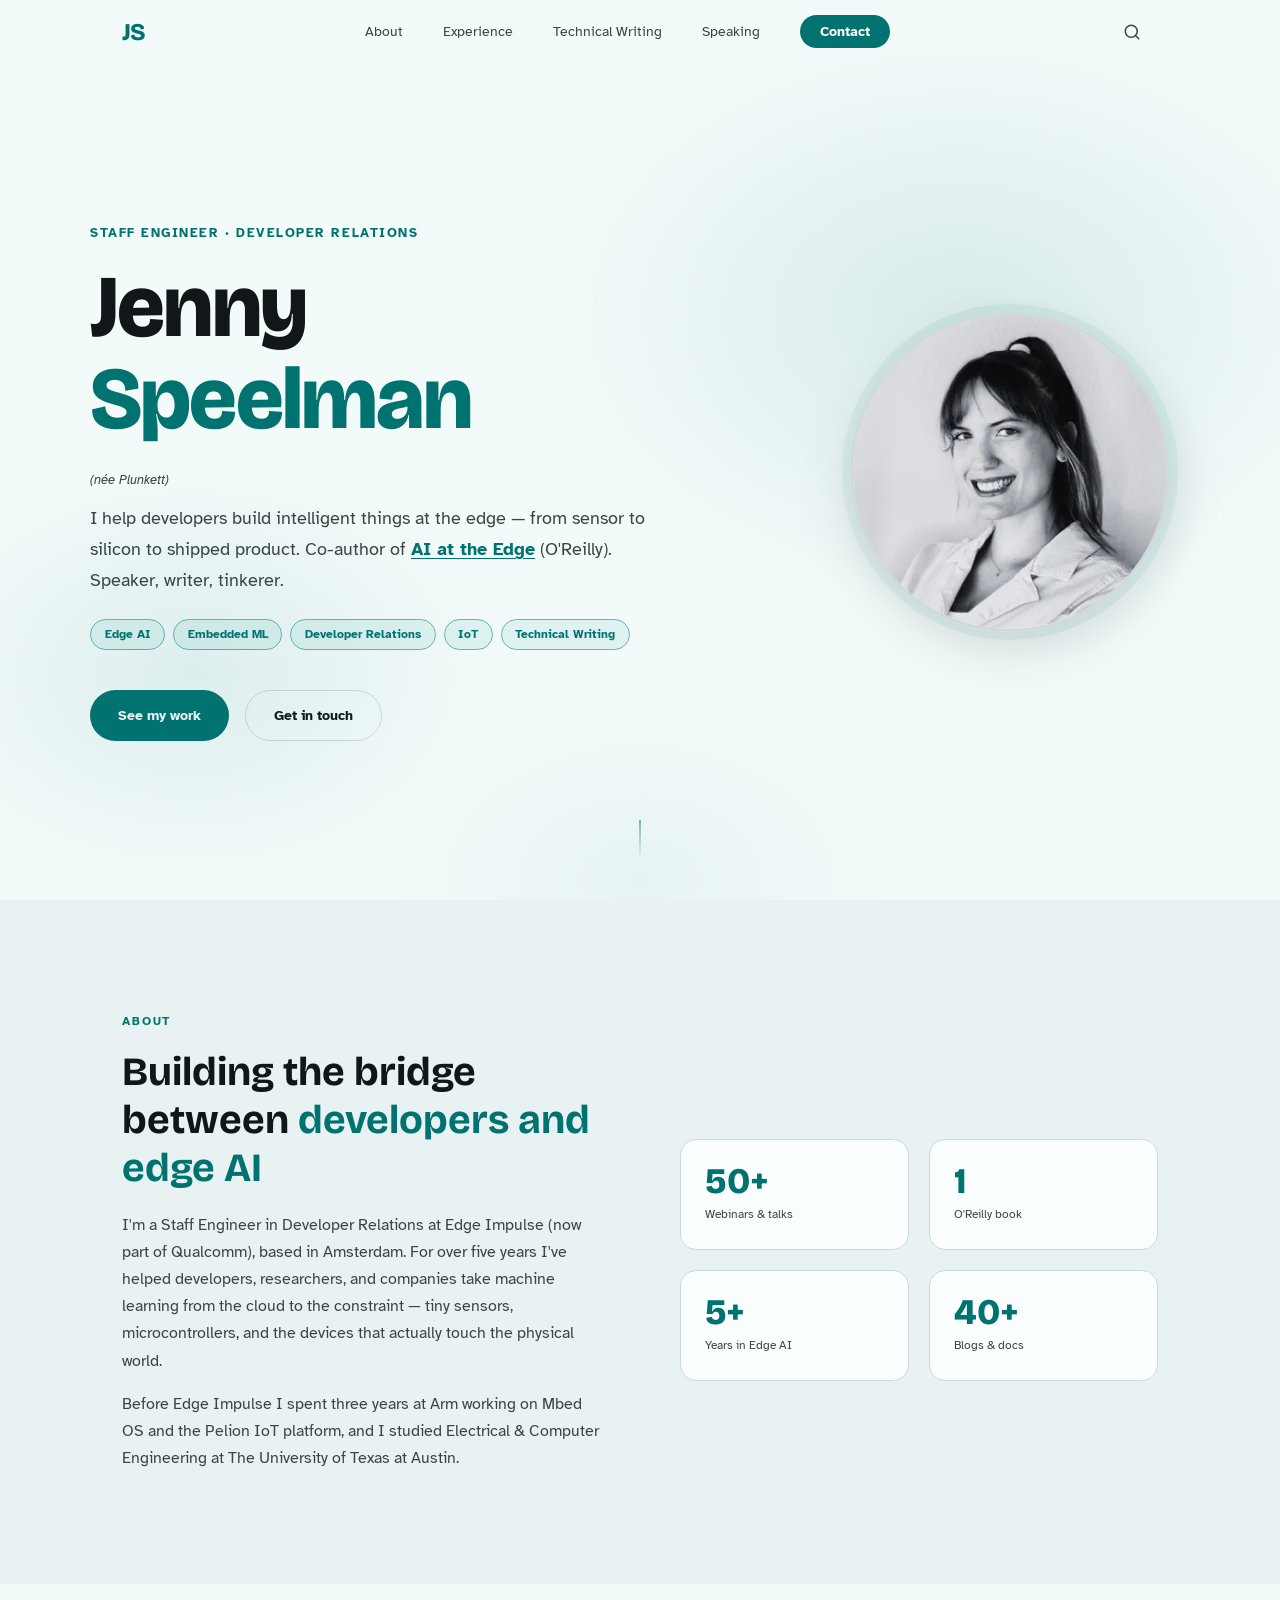
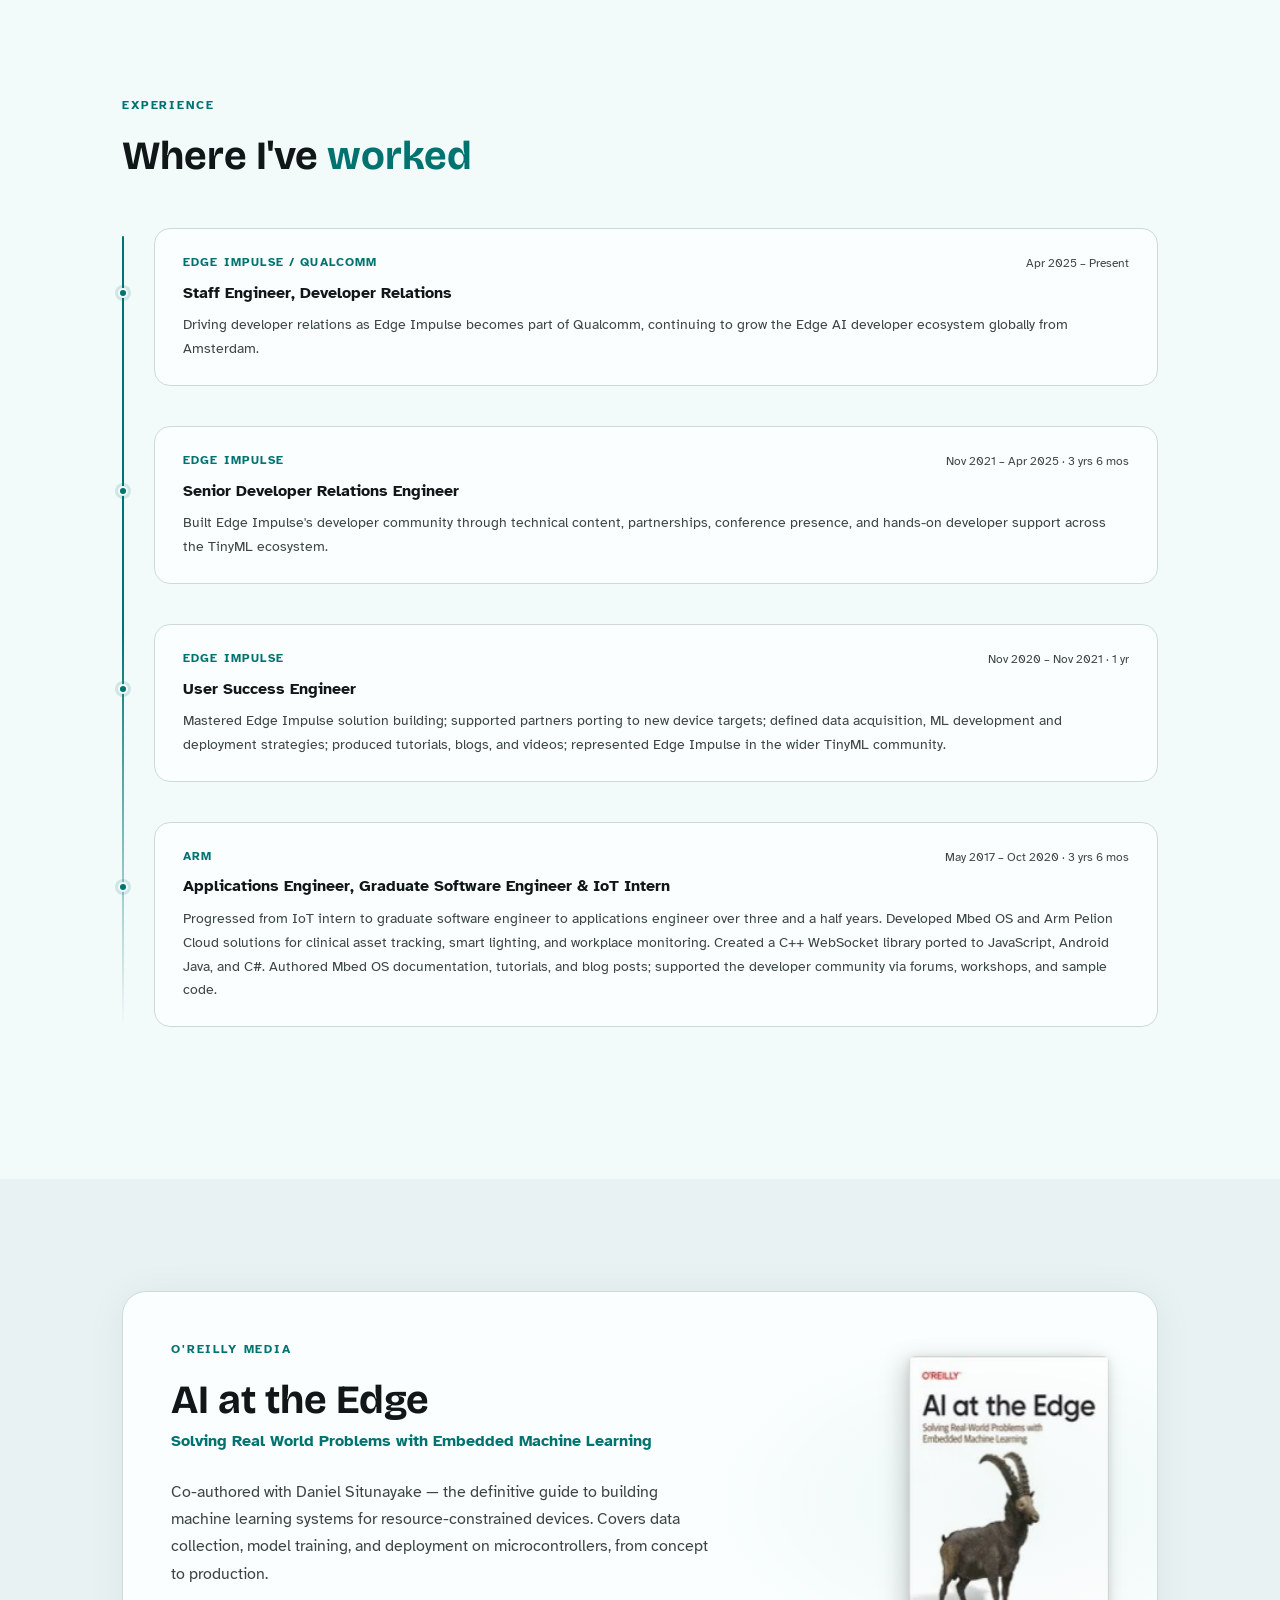
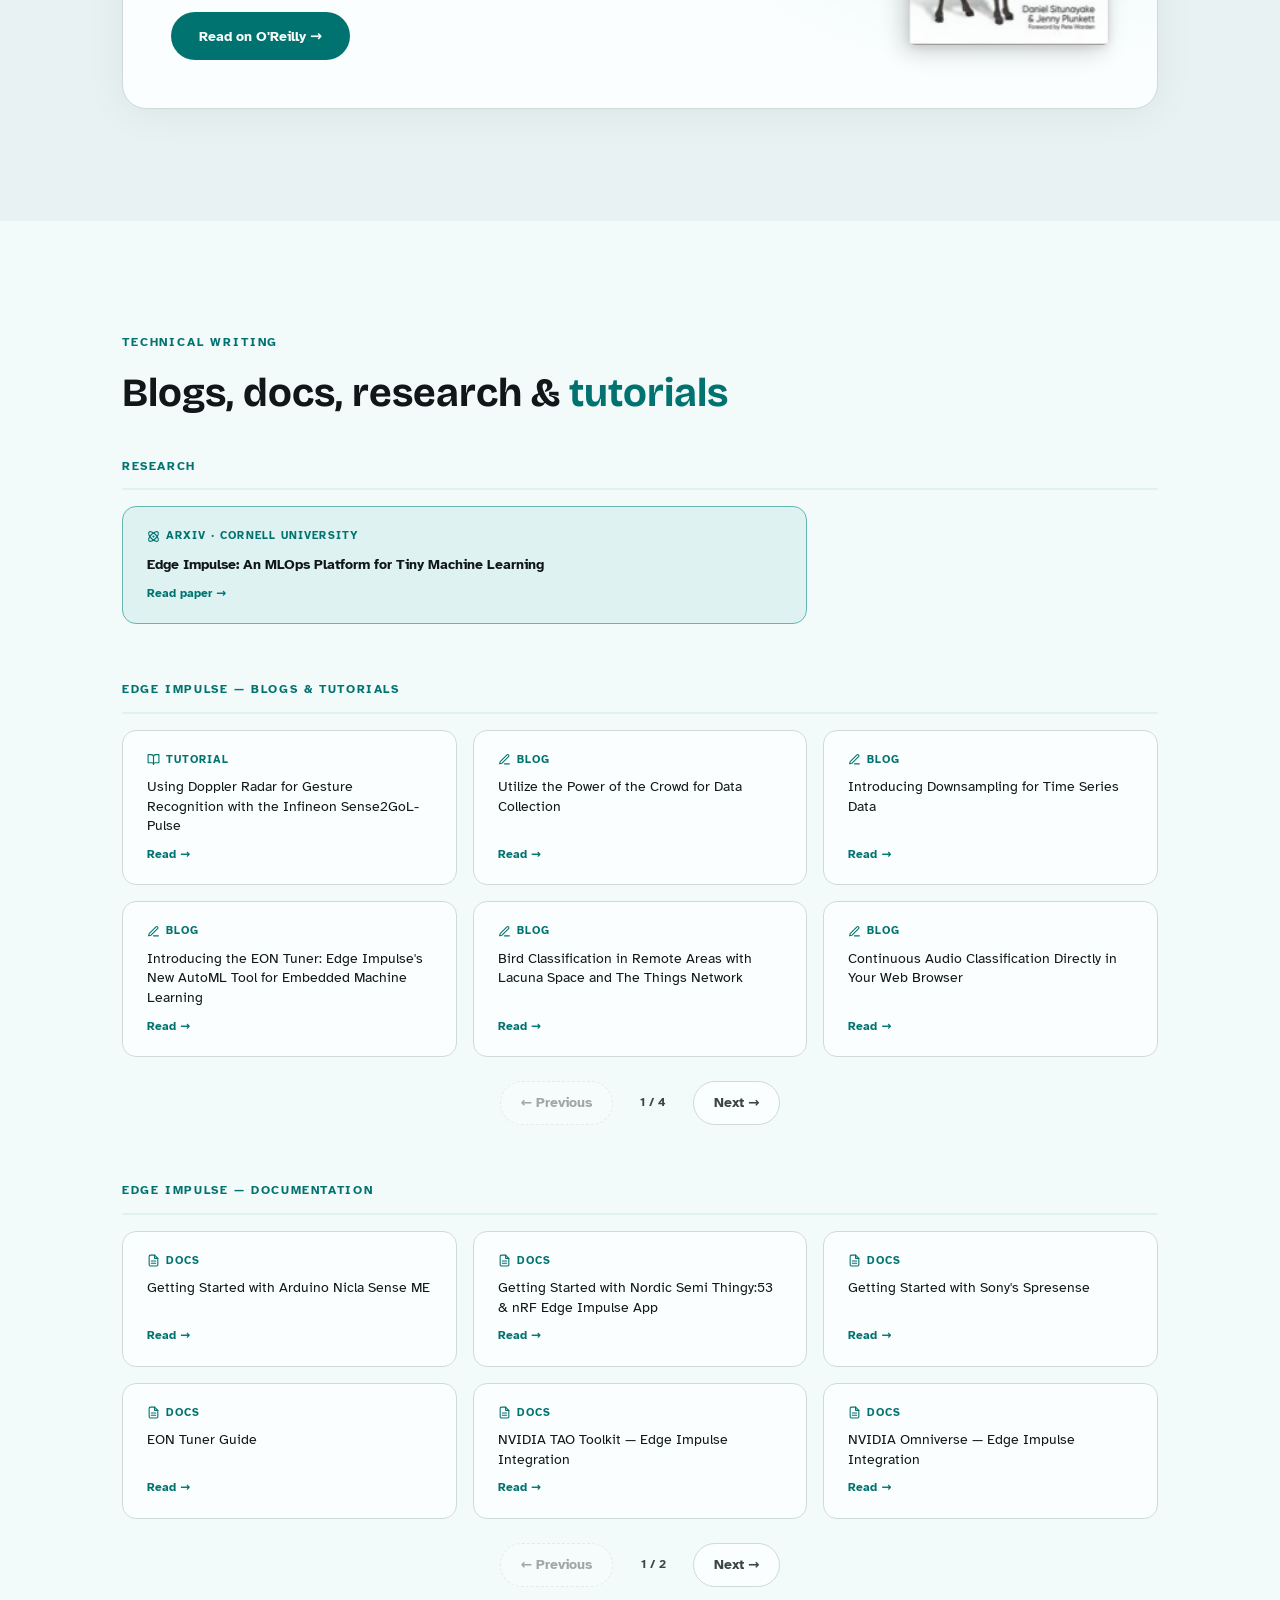
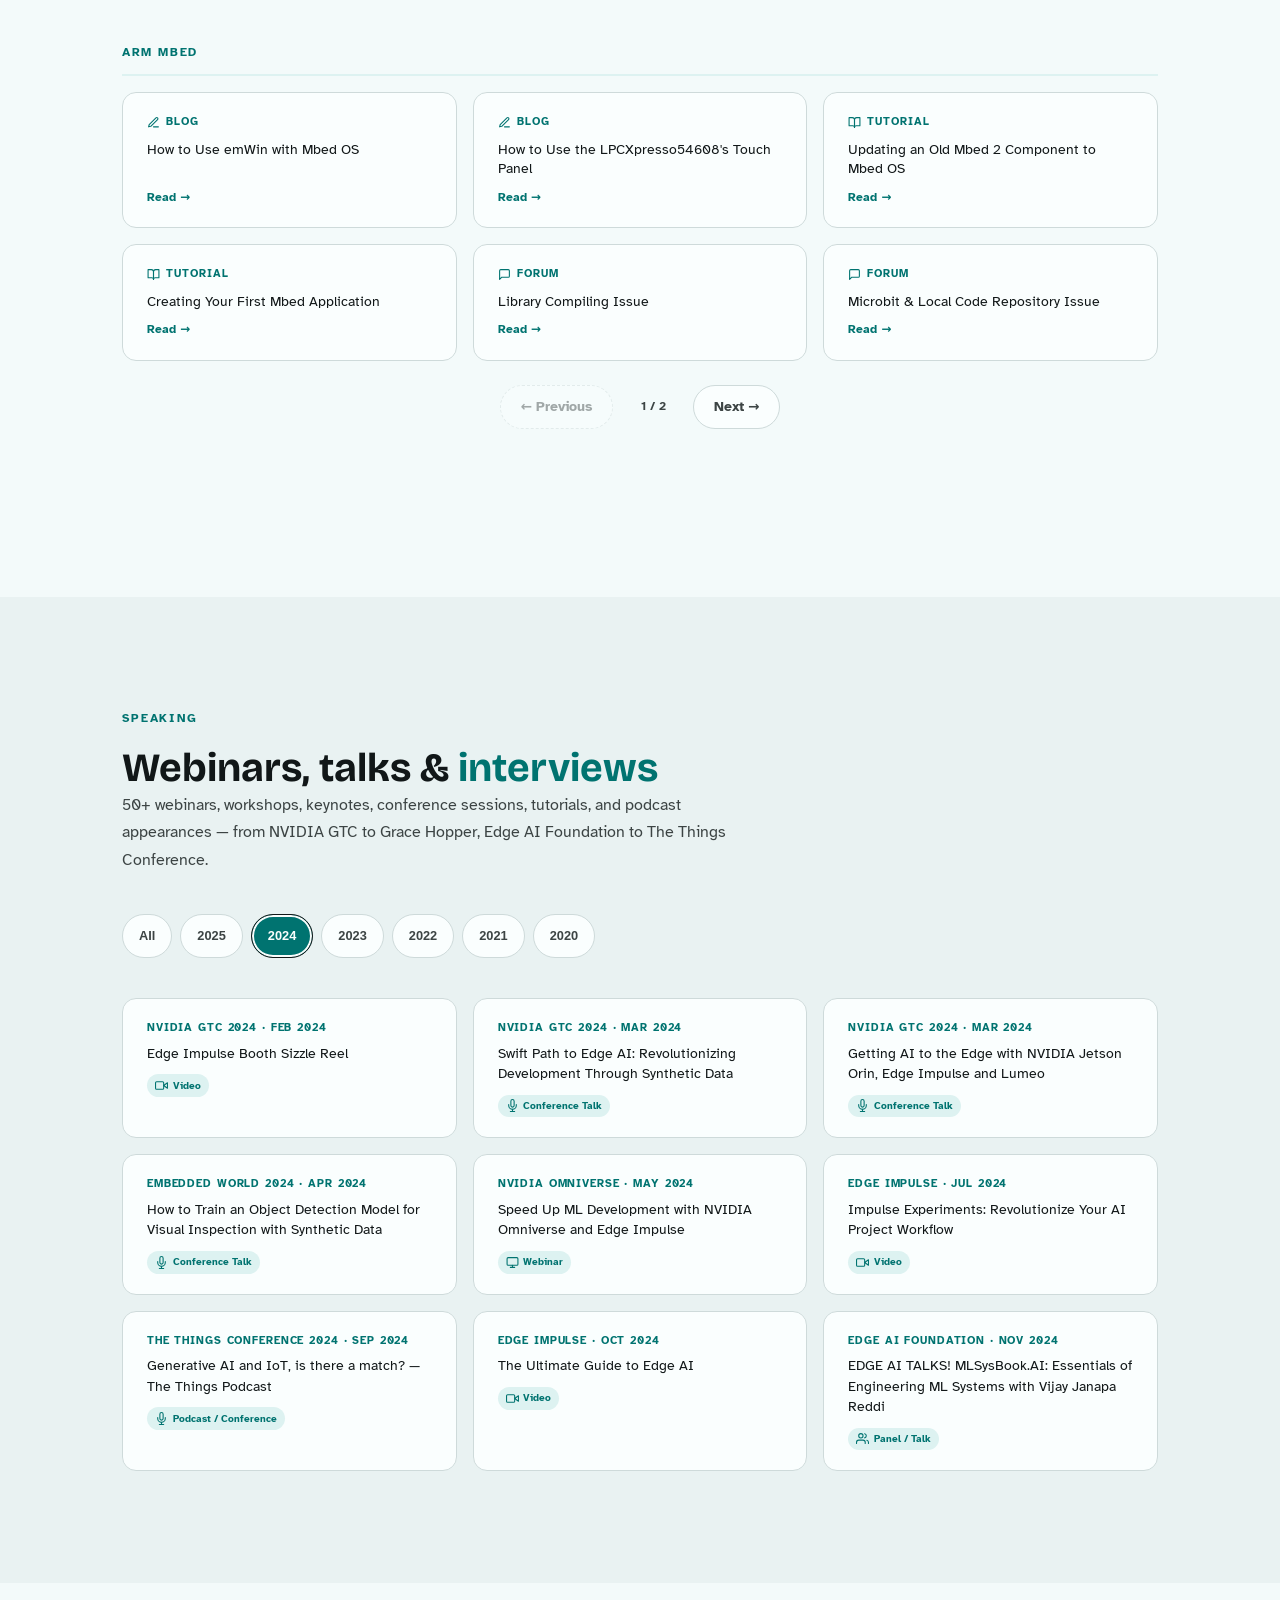
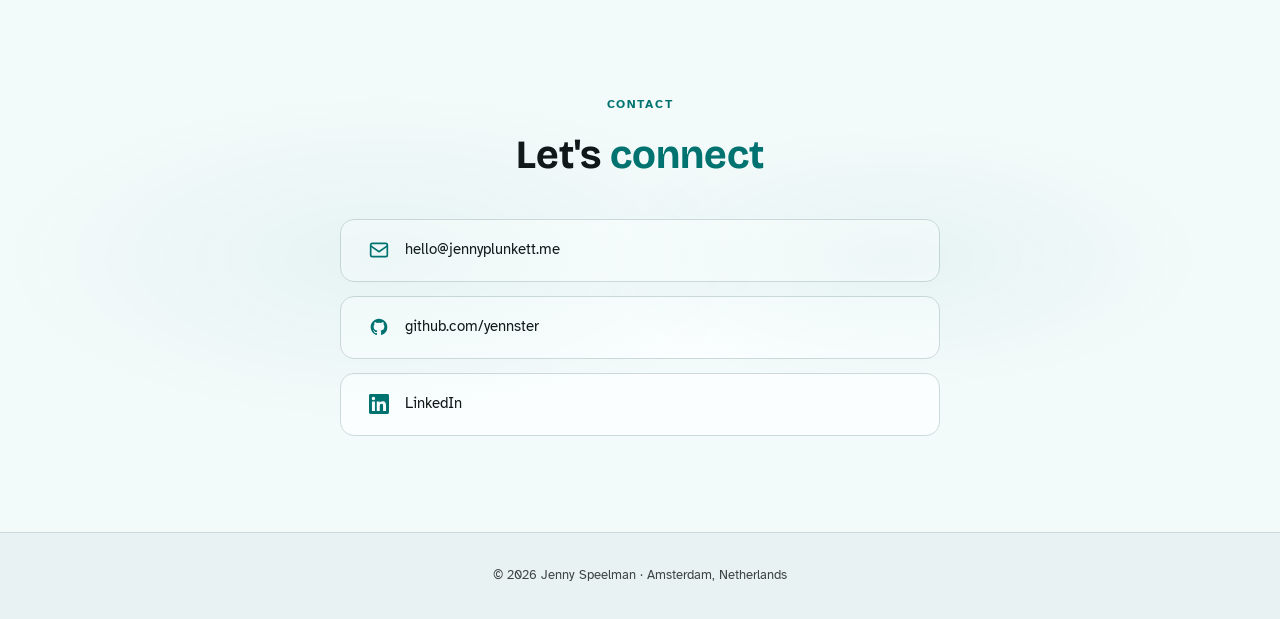
==== commit 9d48fd3c: "Add GA4, Taipei 2025 talk, search deep-linking, nav polish - Add Google Analytics (gtag.js) with mea" ====
--- a/index.html
+++ b/index.html
@@ -64,6 +64,15 @@
     }
   }
   </script>
+
+  <!-- Google tag (gtag.js) -->
+  <script async src="https://www.googletagmanager.com/gtag/js?id=G-LW7G7MWCKE"></script>
+  <script>
+    window.dataLayer = window.dataLayer || [];
+    function gtag(){dataLayer.push(arguments);}
+    gtag('js', new Date());
+    gtag('config', 'G-LW7G7MWCKE');
+  </script>
 </head>
 <body>
 
@@ -77,8 +86,8 @@
       <ul class="nav-links" id="navLinks">
         <li><a href="#about">About</a></li>
         <li><a href="#experience">Experience</a></li>
-        <li><a href="#writing">Writing</a></li>
-        <li><a href="#talks">Talks</a></li>
+        <li><a href="#writing">Technical Writing</a></li>
+        <li><a href="#speaking">Speaking</a></li>
         <li><a href="#contact" class="nav-cta">Contact</a></li>
       </ul>
       <div class="nav-actions">
@@ -520,7 +529,7 @@
   </section>
 
   <!-- TALKS & WEBINARS -->
-  <section id="talks" aria-labelledby="talksTitle">
+  <section id="speaking" aria-labelledby="talksTitle">
     <div class="container">
       <div class="section-label">Speaking</div>
       <h2 id="talksTitle">Webinars, talks &amp; <span class="accent2">interviews</span></h2>
@@ -884,6 +893,12 @@
           <div class="talk-meta">Edge AI Foundation · Feb 2025</div>
           <h3>EDGE AI TALKS: AI Born at the Edge, Built on NXP</h3>
           <span class="talk-type">Panel / Talk</span>
+        </a>
+
+        <a href="https://www.edgeaifoundation.org/events/30688" target="_blank" rel="noopener" class="talk-card" data-year="2025">
+          <div class="talk-meta">Edge AI Foundation Taipei 2025 · Nov 2025</div>
+          <h3>Edge AI Tooling &amp; Development Frameworks: MLOps for Edge AI</h3>
+          <span class="talk-type">Conference Talk</span>
         </a>
 
       </div>
--- a/style.css
+++ b/style.css
@@ -785,7 +785,7 @@
 .writing-card:hover .writing-cta { letter-spacing: 0.03em; }
 
 /* ── Talks ──────────────────────────────────────────────────── */
-#talks { background: var(--bg2); }
+#speaking { background: var(--bg2); }
 .section-intro { color: var(--text-muted); margin-bottom: 2.5rem; max-width: 65ch; }
 
 /* Year filter */
@@ -1156,6 +1156,7 @@
   animation: fab-beat 0.48s cubic-bezier(0.25, 1, 0.5, 1);
 }
 .linkedin-fab.is-hidden {
+  animation: none;
   opacity: 0;
   transform: translateY(1rem) scale(0.85);
   pointer-events: none;
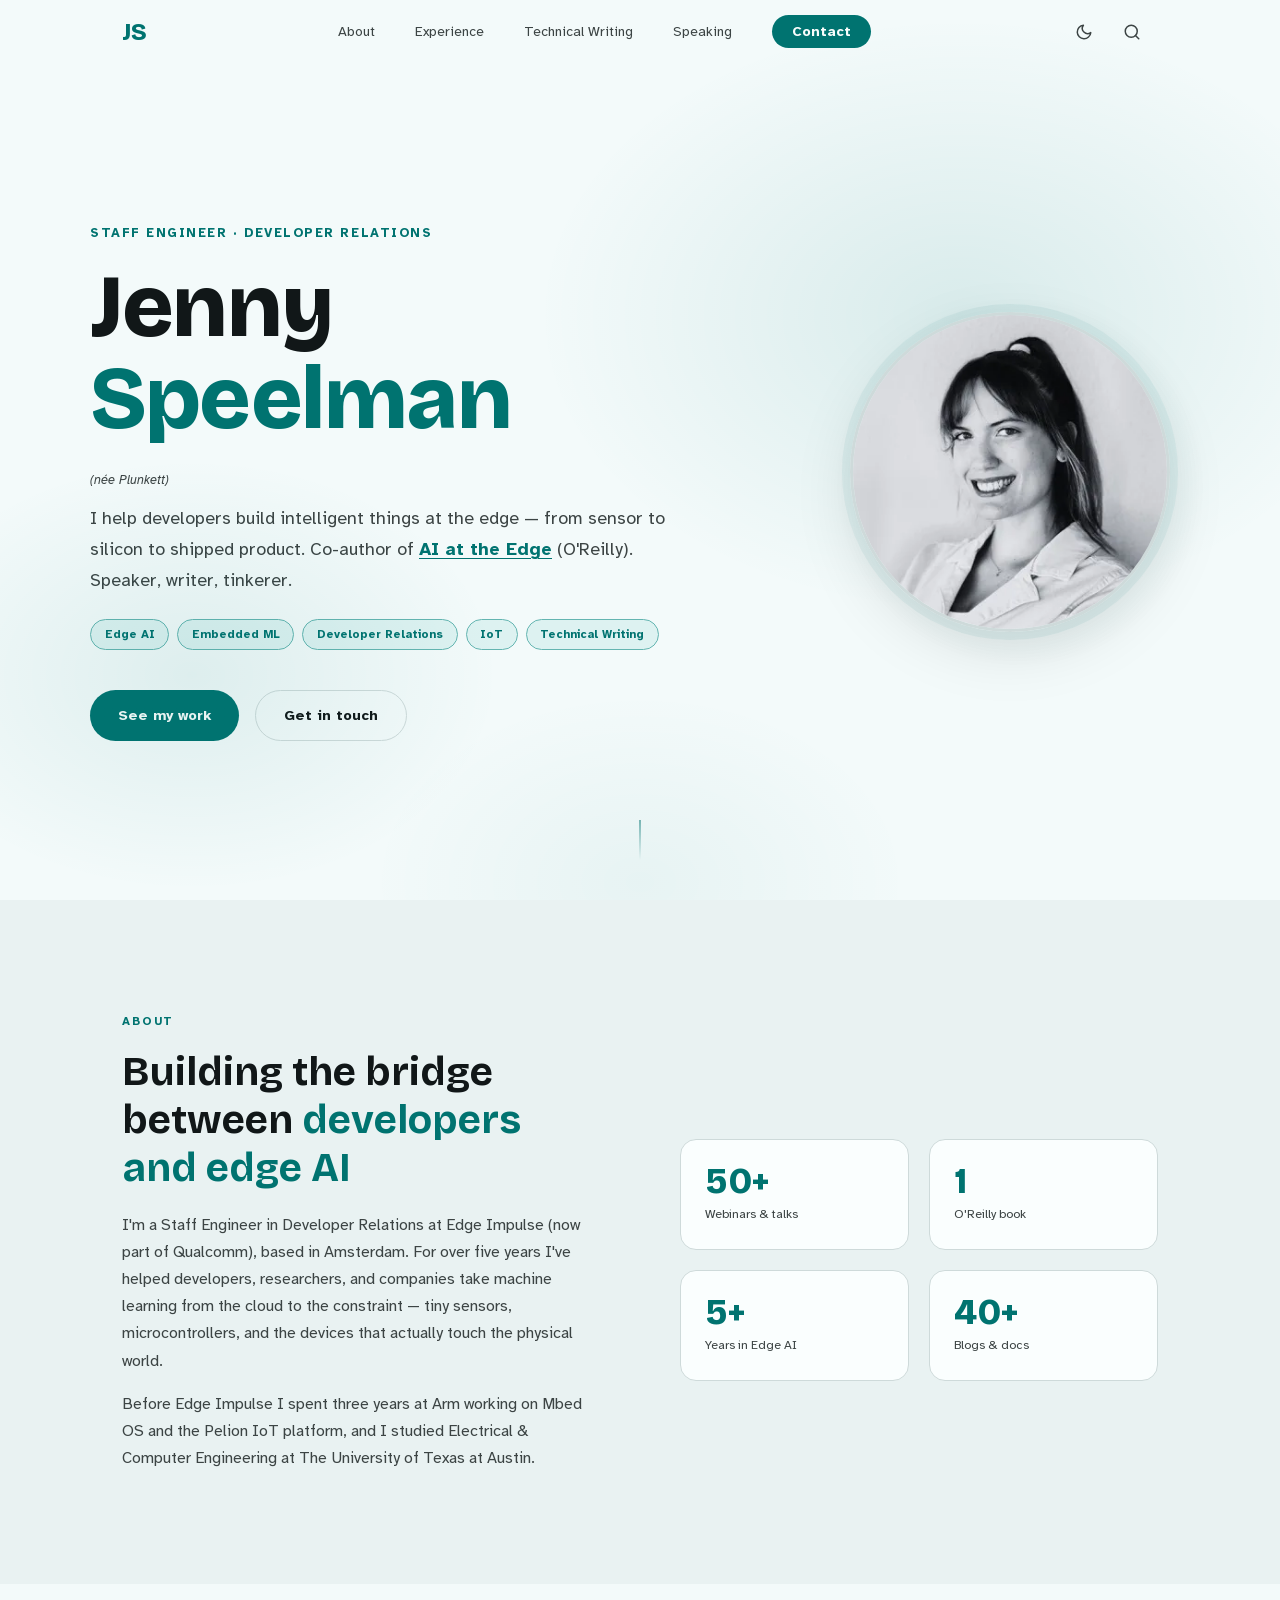
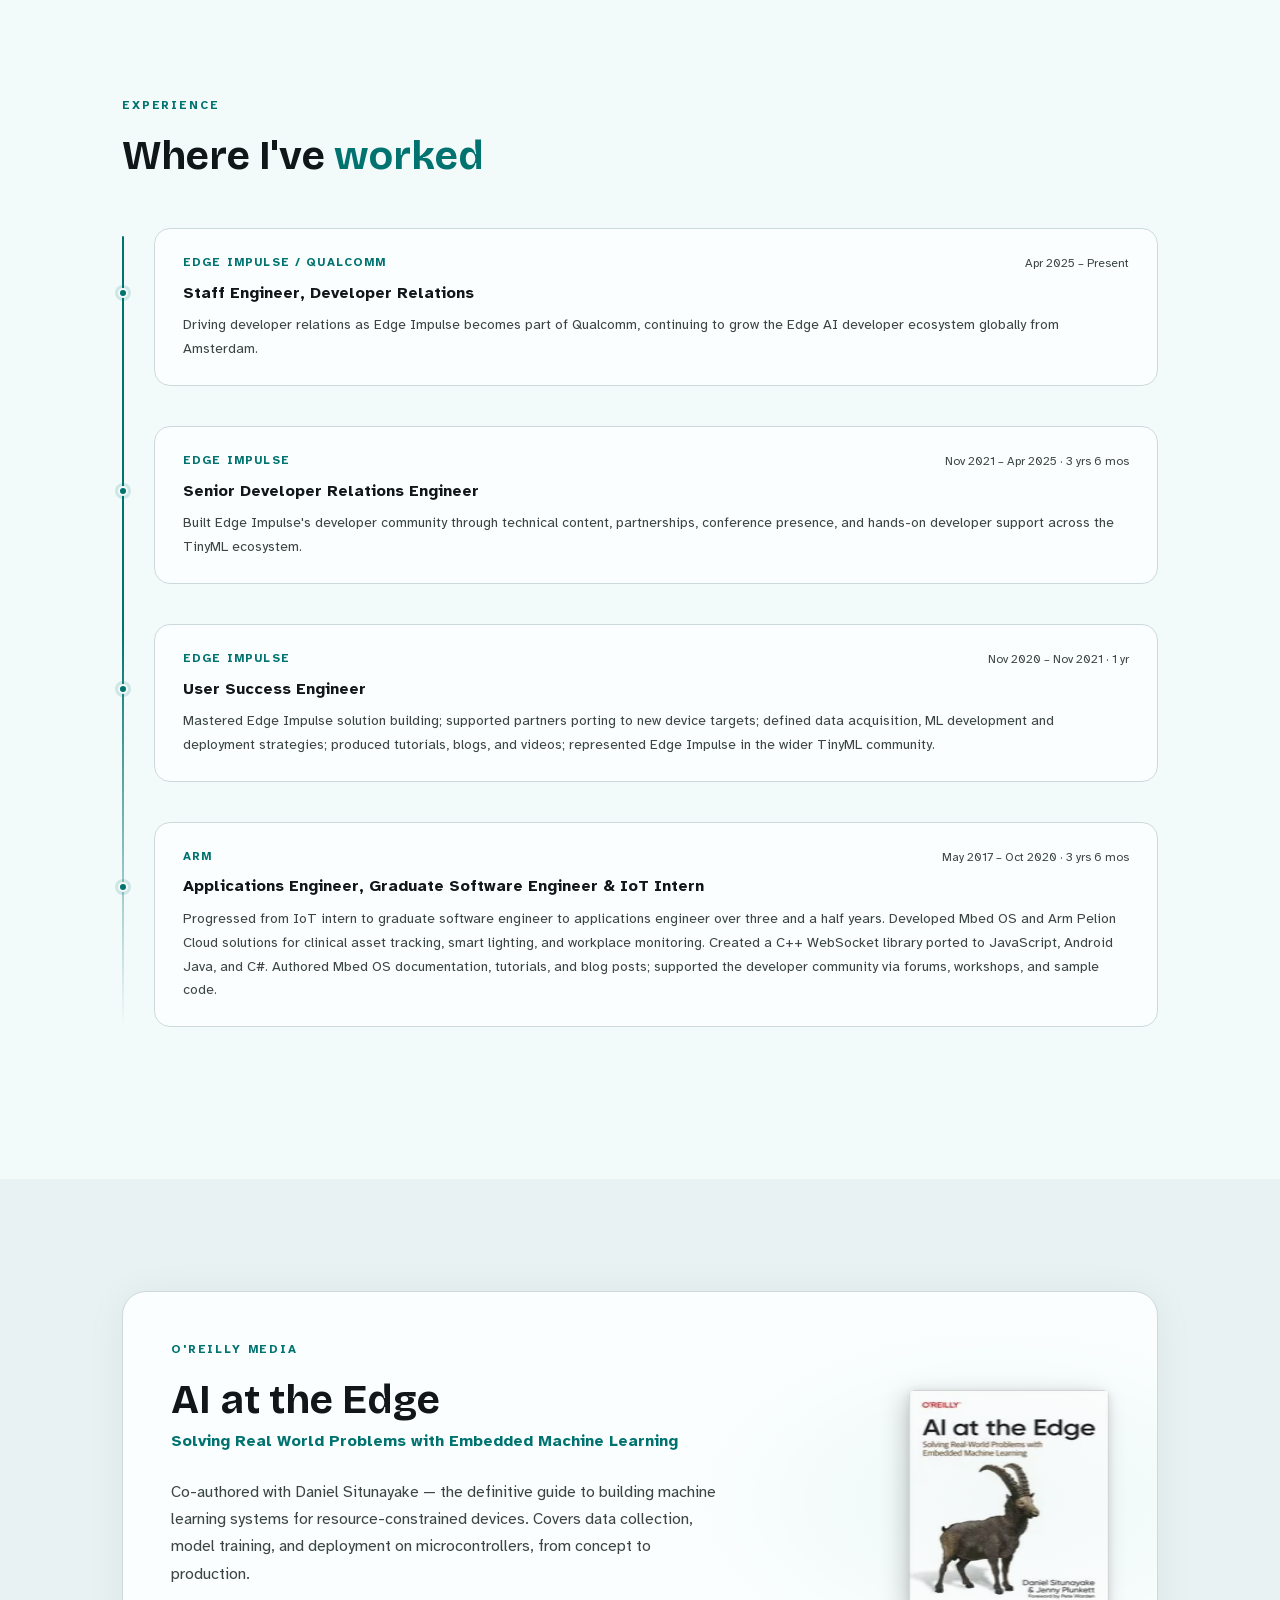
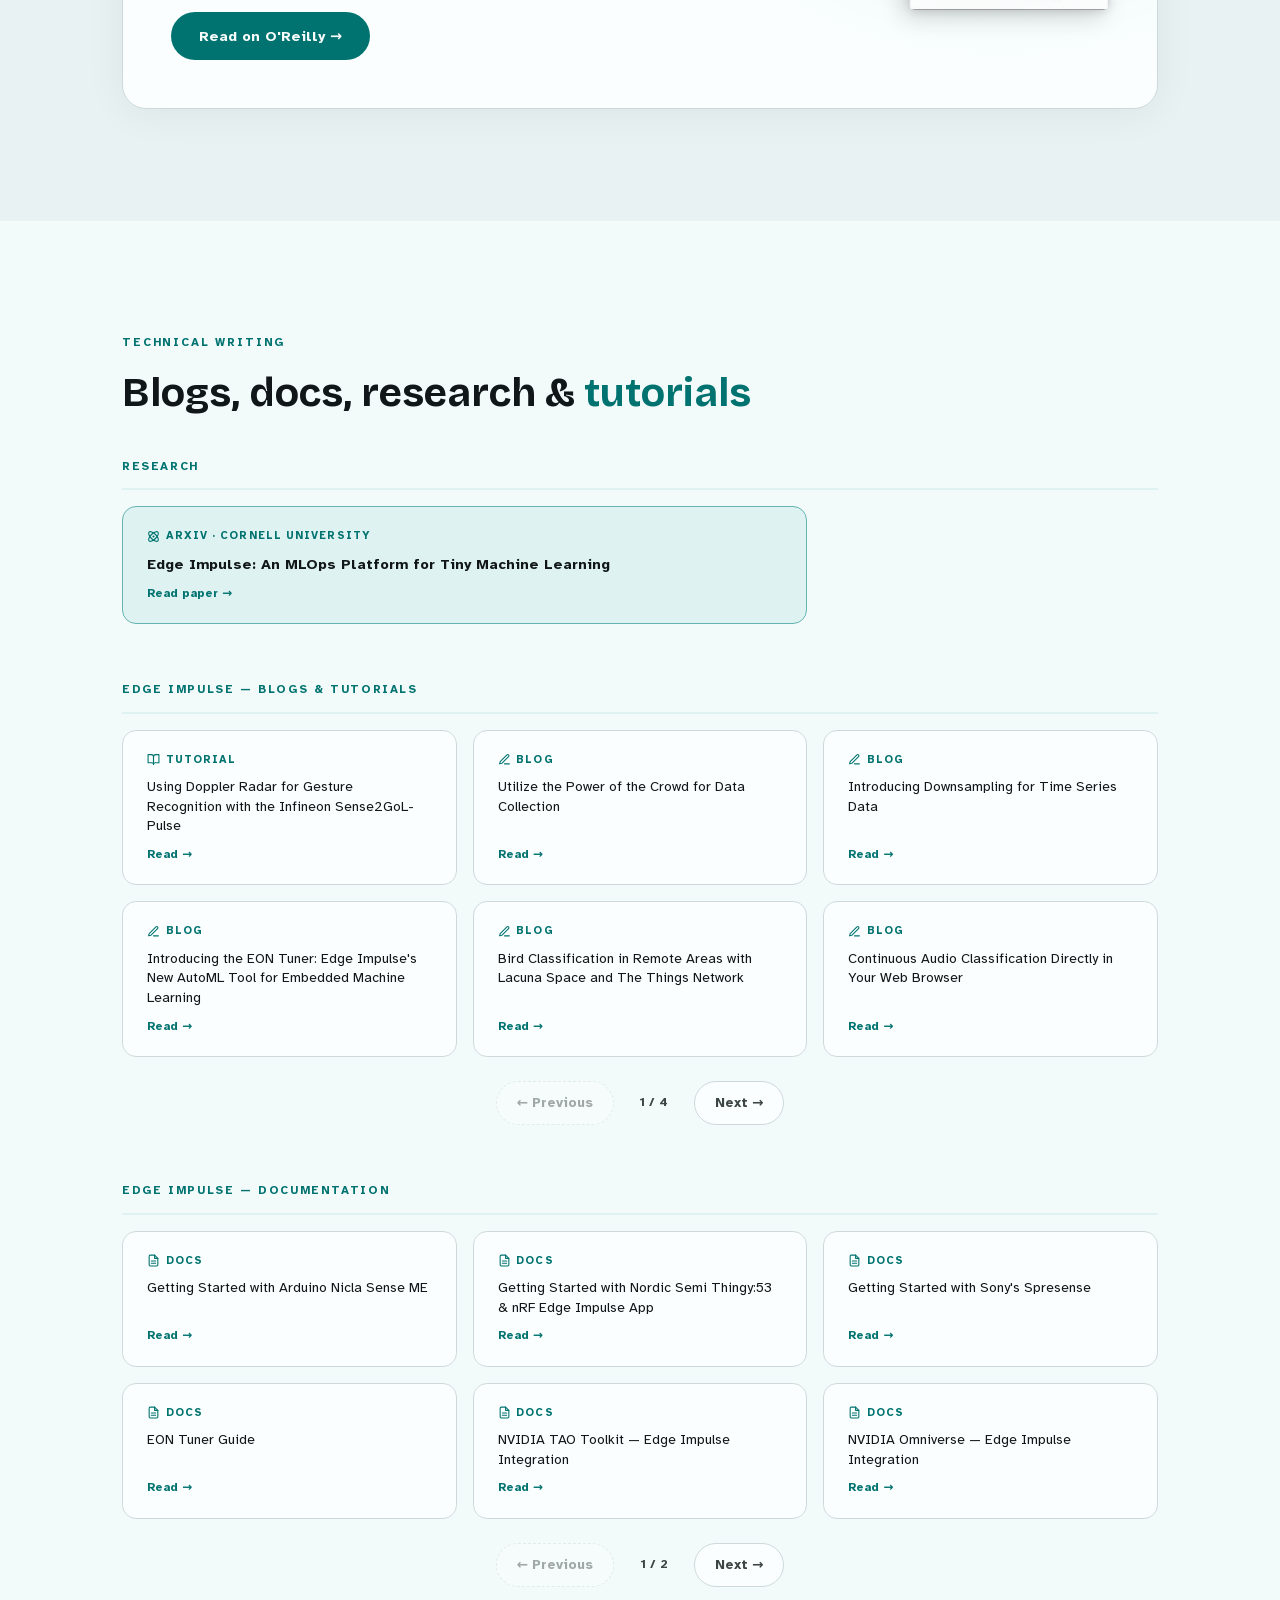
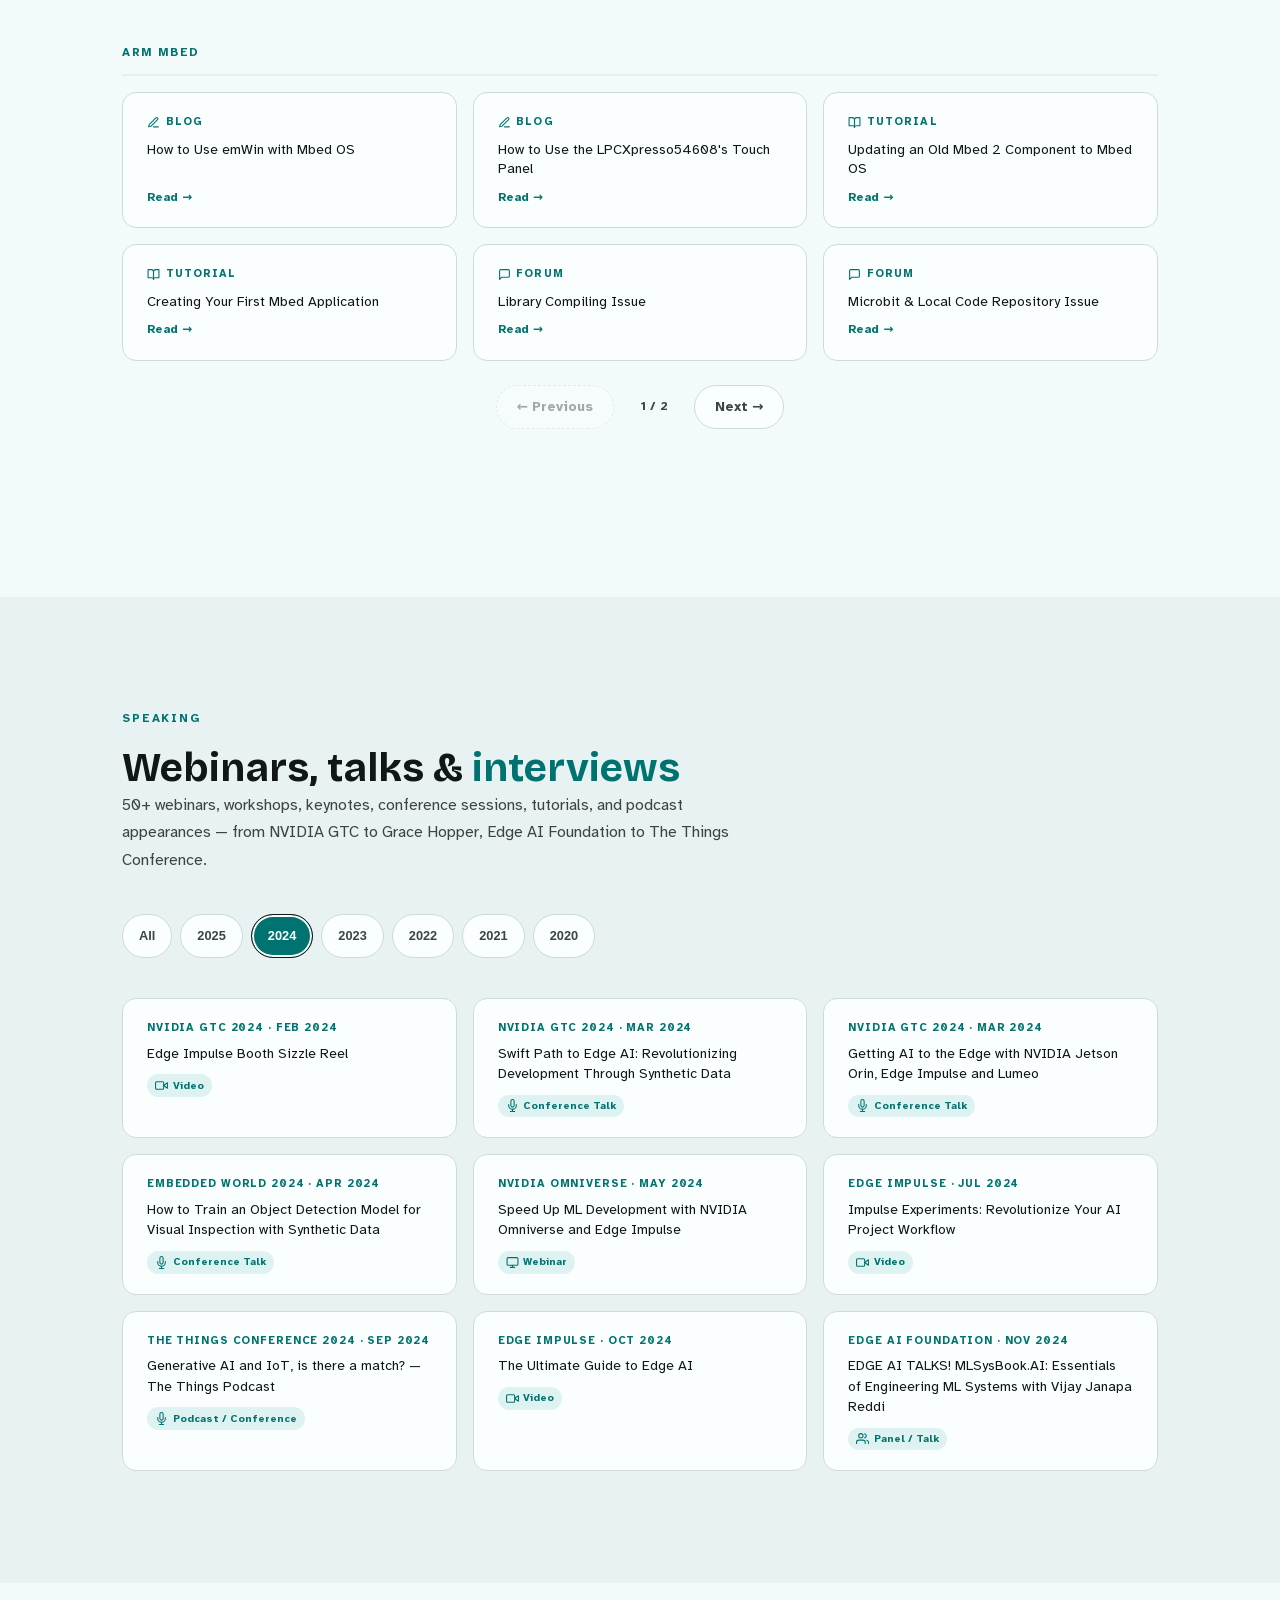
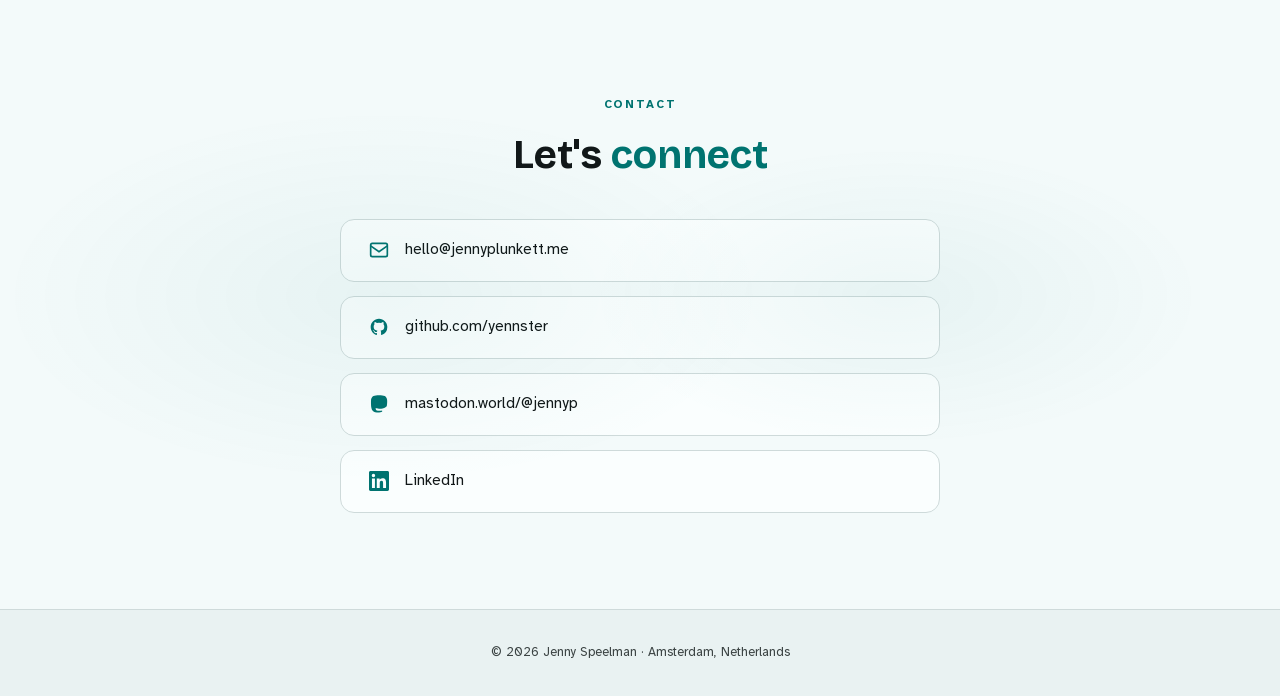
==== commit 3d3ff82b: "Major portfolio improvements: dark mode toggle, self-hosted fonts, Plausible analytics **Dark mode**" ====
--- a/index.html
+++ b/index.html
@@ -20,58 +20,138 @@
   <meta name="twitter:description" content="Edge AI, embedded ML, and the future of intelligent hardware. Co-author of AI at the Edge (O'Reilly)." />
   <meta name="twitter:image" content="https://jennyplunkett.me/og-image.png" />
 
-  <link rel="preconnect" href="https://fonts.googleapis.com" />
-  <link rel="preconnect" href="https://fonts.gstatic.com" crossorigin />
-  <link href="https://fonts.googleapis.com/css2?family=Atkinson+Hyperlegible:ital,wght@0,400;0,700;1,400;1,700&family=Bricolage+Grotesque:wght@400;500;600;700;800&display=swap" rel="stylesheet" />
+  <!-- Fonts are self-hosted under /fonts (see @font-face in assets/style.css).
+       Preload the two most-used files to paint the hero with zero FOIT. -->
+  <link rel="preload" as="font" type="font/woff2" href="fonts/bricolage-grotesque-vf-latin.woff2" crossorigin />
+  <link rel="preload" as="font" type="font/woff2" href="fonts/atkinson-hyperlegible-400-normal-latin.woff2" crossorigin />
+  <!-- Plausible fires the pageview early; preconnect shaves ~100ms. -->
+  <link rel="preconnect" href="https://plausible.io" crossorigin />
+  <!-- Preload the LCP image (hero photo). Browser picks the 1x/2x source per DPR. -->
+  <link rel="preload" as="image" href="images/jenny-340.webp" type="image/webp" imagesrcset="images/jenny-340.webp 1x, images/jenny-680.webp 2x" fetchpriority="high" />
   <link rel="icon" type="image/svg+xml" href="favicon.svg" />
   <link rel="apple-touch-icon" sizes="180x180" href="apple-touch-icon.png" />
   <link rel="manifest" href="manifest.json" />
-  <meta name="theme-color" content="#0d6b63" />
+  <meta name="theme-color" content="#0d6b63" id="themeColorMeta" />
   <link rel="canonical" href="https://jennyplunkett.me/" />
-  <link rel="stylesheet" href="style.css" />
-
-  <!-- Structured data: ProfilePage + Person -->
+  <!-- IndieWeb: rel="me" for identity verification across federated social -->
+  <link rel="me" href="https://mastodon.world/@jennyp" />
+  <link rel="me" href="https://github.com/yennster" />
+  <link rel="me" href="https://www.linkedin.com/in/jennyplunkett" />
+
+  <!-- Theme init: apply stored preference before CSS paints to avoid a flash.
+       Kept inline and synchronous by design. -->
+  <script>
+    (function () {
+      try {
+        var stored = localStorage.getItem('theme');
+        if (stored === 'light' || stored === 'dark') {
+          document.documentElement.setAttribute('data-theme', stored);
+        }
+        var prefersDark = window.matchMedia && window.matchMedia('(prefers-color-scheme: dark)').matches;
+        var active = stored || (prefersDark ? 'dark' : 'light');
+        var meta = document.querySelector('meta[name="theme-color"]');
+        if (meta) meta.setAttribute('content', active === 'dark' ? '#0b2725' : '#0d6b63');
+      } catch (_) { /* localStorage may be disabled — fall back to CSS media query */ }
+    })();
+  </script>
+
+  <link rel="stylesheet" href="assets/style.css" />
+
+  <!-- Structured data: ProfilePage + Person + Book + ScholarlyArticle -->
   <script type="application/ld+json">
   {
     "@context": "https://schema.org",
-    "@type": "ProfilePage",
-    "mainEntity": {
-      "@type": "Person",
-      "name": "Jenny Speelman",
-      "alternateName": "Jenny Plunkett",
-      "jobTitle": "Staff Engineer, Developer Relations",
-      "description": "Staff Engineer in Developer Relations specializing in Edge AI, TinyML, and embedded machine learning. Co-author of AI at the Edge (O'Reilly).",
-      "url": "https://jennyplunkett.me/",
-      "image": "https://jennyplunkett.me/images/jenny-680.jpg",
-      "address": {
-        "@type": "PostalAddress",
-        "addressLocality": "Amsterdam",
-        "addressCountry": "NL"
+    "@graph": [
+      {
+        "@type": "ProfilePage",
+        "@id": "https://jennyplunkett.me/#profile",
+        "mainEntity": { "@id": "https://jennyplunkett.me/#person" }
       },
-      "alumniOf": {
-        "@type": "CollegeOrUniversity",
-        "name": "The University of Texas at Austin"
+      {
+        "@type": "Person",
+        "@id": "https://jennyplunkett.me/#person",
+        "name": "Jenny Speelman",
+        "alternateName": "Jenny Plunkett",
+        "jobTitle": "Staff Engineer, Developer Relations",
+        "description": "Staff Engineer in Developer Relations specializing in Edge AI, TinyML, and embedded machine learning. Co-author of AI at the Edge (O'Reilly).",
+        "url": "https://jennyplunkett.me/",
+        "image": "https://jennyplunkett.me/images/jenny-680.jpg",
+        "knowsAbout": [
+          "Edge AI",
+          "TinyML",
+          "Embedded Machine Learning",
+          "Developer Relations",
+          "Technical Writing",
+          "IoT"
+        ],
+        "address": {
+          "@type": "PostalAddress",
+          "addressLocality": "Amsterdam",
+          "addressCountry": "NL"
+        },
+        "alumniOf": {
+          "@type": "CollegeOrUniversity",
+          "name": "The University of Texas at Austin"
+        },
+        "worksFor": {
+          "@type": "Organization",
+          "name": "Edge Impulse / Qualcomm"
+        },
+        "sameAs": [
+          "https://www.linkedin.com/in/jennyplunkett",
+          "https://github.com/yennster",
+          "https://mastodon.world/@jennyp",
+          "https://www.oreilly.com/library/view/ai-at-the/9781098120191/"
+        ]
       },
-      "worksFor": {
-        "@type": "Organization",
-        "name": "Edge Impulse / Qualcomm"
+      {
+        "@type": "Book",
+        "@id": "https://jennyplunkett.me/#book-ai-at-the-edge",
+        "name": "AI at the Edge",
+        "alternateName": "AI at the Edge: Solving Real World Problems with Embedded Machine Learning",
+        "bookFormat": "https://schema.org/Paperback",
+        "isbn": "9781098120191",
+        "inLanguage": "en",
+        "datePublished": "2023-01-10",
+        "url": "https://www.oreilly.com/library/view/ai-at-the/9781098120191/",
+        "image": "https://jennyplunkett.me/images/book-cover-440.jpg",
+        "author": [
+          { "@type": "Person", "name": "Daniel Situnayake" },
+          { "@id": "https://jennyplunkett.me/#person" }
+        ],
+        "publisher": {
+          "@type": "Organization",
+          "name": "O'Reilly Media"
+        },
+        "about": [
+          "Edge AI",
+          "TinyML",
+          "Embedded Machine Learning",
+          "Microcontrollers"
+        ]
       },
-      "sameAs": [
-        "https://www.linkedin.com/in/jennyplunkett",
-        "https://github.com/yennster",
-        "https://www.oreilly.com/library/view/ai-at-the/9781098120191/"
-      ]
-    }
+      {
+        "@type": "ScholarlyArticle",
+        "@id": "https://arxiv.org/abs/2212.03332",
+        "name": "Edge Impulse: An MLOps Platform for Tiny Machine Learning",
+        "headline": "Edge Impulse: An MLOps Platform for Tiny Machine Learning",
+        "datePublished": "2022-12-06",
+        "url": "https://arxiv.org/abs/2212.03332",
+        "publisher": {
+          "@type": "Organization",
+          "name": "arXiv, Cornell University"
+        },
+        "author": { "@id": "https://jennyplunkett.me/#person" }
+      }
+    ]
   }
   </script>
 
-  <!-- Google tag (gtag.js) -->
-  <script async src="https://www.googletagmanager.com/gtag/js?id=G-LW7G7MWCKE"></script>
+  <!-- Privacy-friendly analytics by Plausible — cookieless, no banner required. -->
+  <script async src="https://plausible.io/js/pa--HY2cpyqkKJuL5luJgoFc.js"></script>
   <script>
-    window.dataLayer = window.dataLayer || [];
-    function gtag(){dataLayer.push(arguments);}
-    gtag('js', new Date());
-    gtag('config', 'G-LW7G7MWCKE');
+    window.plausible=window.plausible||function(){(plausible.q=plausible.q||[]).push(arguments)},plausible.init=plausible.init||function(i){plausible.o=i||{}};
+    plausible.init()
   </script>
 </head>
 <body>
@@ -82,7 +162,7 @@
   <!-- NAV -->
   <nav id="nav">
     <div class="nav-inner">
-      <a href="#hero" class="nav-logo" aria-label="Home — Jenny Speelman">JS</a>
+      <a href="#hero" class="nav-logo" aria-label="JS, home — Jenny Speelman">JS</a>
       <ul class="nav-links" id="navLinks">
         <li><a href="#about">About</a></li>
         <li><a href="#experience">Experience</a></li>
@@ -91,6 +171,10 @@
         <li><a href="#contact" class="nav-cta">Contact</a></li>
       </ul>
       <div class="nav-actions">
+        <button class="nav-theme" id="themeToggle" type="button" aria-label="Switch to dark mode" aria-pressed="false">
+          <svg class="theme-icon theme-icon-sun" xmlns="http://www.w3.org/2000/svg" width="18" height="18" viewBox="0 0 24 24" fill="none" stroke="currentColor" stroke-width="2" stroke-linecap="round" stroke-linejoin="round" aria-hidden="true"><circle cx="12" cy="12" r="4"/><path d="M12 2v2M12 20v2M4.93 4.93l1.41 1.41M17.66 17.66l1.41 1.41M2 12h2M20 12h2M4.93 19.07l1.41-1.41M17.66 6.34l1.41-1.41"/></svg>
+          <svg class="theme-icon theme-icon-moon" xmlns="http://www.w3.org/2000/svg" width="18" height="18" viewBox="0 0 24 24" fill="none" stroke="currentColor" stroke-width="2" stroke-linecap="round" stroke-linejoin="round" aria-hidden="true"><path d="M21 12.79A9 9 0 1 1 11.21 3 7 7 0 0 0 21 12.79z"/></svg>
+        </button>
         <button class="nav-search" id="searchToggle" aria-label="Search (slash or Command K)">
           <svg xmlns="http://www.w3.org/2000/svg" width="18" height="18" viewBox="0 0 24 24" fill="none" stroke="currentColor" stroke-width="2" stroke-linecap="round" stroke-linejoin="round" aria-hidden="true"><circle cx="11" cy="11" r="8"/><line x1="21" y1="21" x2="16.65" y2="16.65"/></svg>
         </button>
@@ -284,7 +368,7 @@
           <picture>
             <source type="image/webp" srcset="images/book-cover-220.webp 1x, images/book-cover-440.webp 2x" />
             <source type="image/jpeg" srcset="images/book-cover-220.jpg 1x, images/book-cover-440.jpg 2x" />
-            <img src="images/book-cover-220.jpg" alt="Book cover of AI at the Edge: Solving Real World Problems with Embedded Machine Learning, by Daniel Situnayake and Jenny Plunkett, published by O'Reilly Media." width="220" height="289" loading="lazy" decoding="async" />
+            <img src="images/book-cover-220.jpg" alt="Book cover of AI at the Edge: Solving Real World Problems with Embedded Machine Learning, by Daniel Situnayake and Jenny Plunkett, published by O'Reilly Media." width="167" height="220" loading="lazy" decoding="async" />
           </picture>
         </div>
       </div>
@@ -912,15 +996,19 @@
         <div class="section-label">Contact</div>
         <h2 id="contactTitle">Let's <span class="accent">connect</span></h2>
         <div class="contact-links">
-          <a class="contact-link" id="email-link" href="mailto:hello&#64;jennyplunkett&#46;me" aria-label="Email Jenny">
+          <a class="contact-link" id="email-link" href="mailto:hello&#64;jennyplunkett&#46;me">
             <svg viewBox="0 0 24 24" fill="none" stroke="currentColor" stroke-width="2" aria-hidden="true"><rect x="2" y="4" width="20" height="16" rx="2"/><path d="m2 7 10 7 10-7"/></svg>
             <span id="email-label">hello&#64;jennyplunkett&#46;me</span>
           </a>
-          <a href="https://github.com/yennster" target="_blank" rel="noopener" class="contact-link">
+          <a href="https://github.com/yennster" target="_blank" rel="noopener me" class="contact-link">
             <svg viewBox="0 0 24 24" fill="currentColor" aria-hidden="true"><path d="M12 2C6.477 2 2 6.484 2 12.017c0 4.425 2.865 8.18 6.839 9.504.5.092.682-.217.682-.483 0-.237-.008-.868-.013-1.703-2.782.605-3.369-1.343-3.369-1.343-.454-1.158-1.11-1.466-1.11-1.466-.908-.62.069-.608.069-.608 1.003.07 1.531 1.032 1.531 1.032.892 1.53 2.341 1.088 2.91.832.092-.647.35-1.088.636-1.338-2.22-.253-4.555-1.113-4.555-4.951 0-1.093.39-1.988 1.029-2.688-.103-.253-.446-1.272.098-2.65 0 0 .84-.27 2.75 1.026A9.564 9.564 0 0 1 12 6.844a9.59 9.59 0 0 1 2.504.337c1.909-1.296 2.747-1.027 2.747-1.027.546 1.379.202 2.398.1 2.651.64.7 1.028 1.595 1.028 2.688 0 3.848-2.339 4.695-4.566 4.943.359.309.678.92.678 1.855 0 1.338-.012 2.419-.012 2.747 0 .268.18.58.688.482A10.02 10.02 0 0 0 22 12.017C22 6.484 17.522 2 12 2z"/></svg>
             github.com/yennster
           </a>
-          <a href="https://www.linkedin.com/in/jennyplunkett" target="_blank" rel="noopener" class="contact-link">
+          <a href="https://mastodon.world/@jennyp" target="_blank" rel="noopener me" class="contact-link">
+            <svg viewBox="0 0 24 24" fill="currentColor" aria-hidden="true"><path d="M21.58 13.913c-.29 1.469-2.592 3.121-5.238 3.396-1.379.163-2.737.313-4.185.249-2.368-.108-4.237-.571-4.237-.571 0 .232.014.453.043.661.307 2.33 2.294 2.469 4.176 2.533 1.9.065 3.592-.469 3.592-.469l.078 1.726s-1.329.715-3.695.847c-1.305.072-2.925-.033-4.812-.533-4.092-1.084-4.796-5.448-4.903-9.875-.033-1.316-.013-2.557-.013-3.595 0-4.525 2.962-5.849 2.962-5.849 1.495-.687 4.058-.975 6.722-.997h.066c2.664.022 5.229.31 6.723.997 0 0 2.962 1.324 2.962 5.849 0 0 .037 3.339-.414 5.665zm-3.048-5.318v5.487h-2.176v-5.326c0-1.122-.472-1.692-1.417-1.692-1.044 0-1.567.676-1.567 2.012v2.914h-2.164V9.076c0-1.336-.524-2.012-1.568-2.012-.945 0-1.417.57-1.417 1.692v5.326H6.047V8.595c0-1.121.286-2.012.859-2.67.591-.658 1.366-.996 2.327-.996 1.113 0 1.955.428 2.512 1.284l.542.906.542-.906c.557-.856 1.399-1.284 2.512-1.284.961 0 1.736.338 2.327.996.573.659.859 1.549.859 2.67z"/></svg>
+            mastodon.world/@jennyp
+          </a>
+          <a href="https://www.linkedin.com/in/jennyplunkett" target="_blank" rel="noopener me" class="contact-link">
             <svg viewBox="0 0 24 24" fill="currentColor" aria-hidden="true"><path d="M20.447 20.452h-3.554v-5.569c0-1.328-.027-3.037-1.852-3.037-1.853 0-2.136 1.445-2.136 2.939v5.667H9.351V9h3.414v1.561h.046c.477-.9 1.637-1.85 3.37-1.85 3.601 0 4.267 2.37 4.267 5.455v6.286zM5.337 7.433a2.062 2.062 0 0 1-2.063-2.065 2.064 2.064 0 1 1 2.063 2.065zm1.782 13.019H3.555V9h3.564v11.452zM22.225 0H1.771C.792 0 0 .774 0 1.729v20.542C0 23.227.792 24 1.771 24h20.451C23.2 24 24 23.227 24 22.271V1.729C24 .774 23.2 0 22.222 0h.003z"/></svg>
             LinkedIn
           </a>
@@ -974,7 +1062,7 @@
     </div>
   </div>
 
-  <script src="script.js" defer></script>
-  <script src="linkedin.js" defer></script>
+  <script src="assets/script.js" defer></script>
+  <script src="assets/linkedin.js" defer></script>
 </body>
 </html>
--- a/assets/style.css
+++ b/assets/style.css
@@ -0,0 +1,1559 @@
+/* ── Fonts (self-hosted) ─────────────────────────────────────
+   Mirrors Google Fonts' subsetting (latin, latin-ext, vietnamese)
+   and unicode-ranges so the browser only downloads the subsets
+   it needs. Bricolage Grotesque ships as a single variable-font
+   file per subset covering weights 400–800. */
+@font-face {
+  font-family: 'Atkinson Hyperlegible';
+  font-style: italic;
+  font-weight: 400;
+  font-display: swap;
+  src: url('../fonts/atkinson-hyperlegible-400-italic-latin-ext.woff2') format('woff2');
+  unicode-range: U+0100-02BA, U+02BD-02C5, U+02C7-02CC, U+02CE-02D7, U+02DD-02FF, U+0304, U+0308, U+0329, U+1D00-1DBF, U+1E00-1E9F, U+1EF2-1EFF, U+2020, U+20A0-20AB, U+20AD-20C0, U+2113, U+2C60-2C7F, U+A720-A7FF;
+}
+@font-face {
+  font-family: 'Atkinson Hyperlegible';
+  font-style: normal;
+  font-weight: 400;
+  font-display: swap;
+  src: url('../fonts/atkinson-hyperlegible-400-normal-latin-ext.woff2') format('woff2');
+  unicode-range: U+0100-02BA, U+02BD-02C5, U+02C7-02CC, U+02CE-02D7, U+02DD-02FF, U+0304, U+0308, U+0329, U+1D00-1DBF, U+1E00-1E9F, U+1EF2-1EFF, U+2020, U+20A0-20AB, U+20AD-20C0, U+2113, U+2C60-2C7F, U+A720-A7FF;
+}
+@font-face {
+  font-family: 'Atkinson Hyperlegible';
+  font-style: italic;
+  font-weight: 700;
+  font-display: swap;
+  src: url('../fonts/atkinson-hyperlegible-700-italic-latin-ext.woff2') format('woff2');
+  unicode-range: U+0100-02BA, U+02BD-02C5, U+02C7-02CC, U+02CE-02D7, U+02DD-02FF, U+0304, U+0308, U+0329, U+1D00-1DBF, U+1E00-1E9F, U+1EF2-1EFF, U+2020, U+20A0-20AB, U+20AD-20C0, U+2113, U+2C60-2C7F, U+A720-A7FF;
+}
+@font-face {
+  font-family: 'Atkinson Hyperlegible';
+  font-style: normal;
+  font-weight: 700;
+  font-display: swap;
+  src: url('../fonts/atkinson-hyperlegible-700-normal-latin-ext.woff2') format('woff2');
+  unicode-range: U+0100-02BA, U+02BD-02C5, U+02C7-02CC, U+02CE-02D7, U+02DD-02FF, U+0304, U+0308, U+0329, U+1D00-1DBF, U+1E00-1E9F, U+1EF2-1EFF, U+2020, U+20A0-20AB, U+20AD-20C0, U+2113, U+2C60-2C7F, U+A720-A7FF;
+}
+@font-face {
+  font-family: 'Atkinson Hyperlegible';
+  font-style: italic;
+  font-weight: 400;
+  font-display: swap;
+  src: url('../fonts/atkinson-hyperlegible-400-italic-latin.woff2') format('woff2');
+  unicode-range: U+0000-00FF, U+0131, U+0152-0153, U+02BB-02BC, U+02C6, U+02DA, U+02DC, U+0304, U+0308, U+0329, U+2000-206F, U+20AC, U+2122, U+2191, U+2193, U+2212, U+2215, U+FEFF, U+FFFD;
+}
+@font-face {
+  font-family: 'Atkinson Hyperlegible';
+  font-style: normal;
+  font-weight: 400;
+  font-display: swap;
+  src: url('../fonts/atkinson-hyperlegible-400-normal-latin.woff2') format('woff2');
+  unicode-range: U+0000-00FF, U+0131, U+0152-0153, U+02BB-02BC, U+02C6, U+02DA, U+02DC, U+0304, U+0308, U+0329, U+2000-206F, U+20AC, U+2122, U+2191, U+2193, U+2212, U+2215, U+FEFF, U+FFFD;
+}
+@font-face {
+  font-family: 'Atkinson Hyperlegible';
+  font-style: italic;
+  font-weight: 700;
+  font-display: swap;
+  src: url('../fonts/atkinson-hyperlegible-700-italic-latin.woff2') format('woff2');
+  unicode-range: U+0000-00FF, U+0131, U+0152-0153, U+02BB-02BC, U+02C6, U+02DA, U+02DC, U+0304, U+0308, U+0329, U+2000-206F, U+20AC, U+2122, U+2191, U+2193, U+2212, U+2215, U+FEFF, U+FFFD;
+}
+@font-face {
+  font-family: 'Atkinson Hyperlegible';
+  font-style: normal;
+  font-weight: 700;
+  font-display: swap;
+  src: url('../fonts/atkinson-hyperlegible-700-normal-latin.woff2') format('woff2');
+  unicode-range: U+0000-00FF, U+0131, U+0152-0153, U+02BB-02BC, U+02C6, U+02DA, U+02DC, U+0304, U+0308, U+0329, U+2000-206F, U+20AC, U+2122, U+2191, U+2193, U+2212, U+2215, U+FEFF, U+FFFD;
+}
+@font-face {
+  font-family: 'Bricolage Grotesque';
+  font-style: normal;
+  font-weight: 400 800;
+  font-display: swap;
+  src: url('../fonts/bricolage-grotesque-vf-vietnamese.woff2') format('woff2');
+  unicode-range: U+0102-0103, U+0110-0111, U+0128-0129, U+0168-0169, U+01A0-01A1, U+01AF-01B0, U+0300-0301, U+0303-0304, U+0308-0309, U+0323, U+0329, U+1EA0-1EF9, U+20AB;
+}
+@font-face {
+  font-family: 'Bricolage Grotesque';
+  font-style: normal;
+  font-weight: 400 800;
+  font-display: swap;
+  src: url('../fonts/bricolage-grotesque-vf-latin-ext.woff2') format('woff2');
+  unicode-range: U+0100-02BA, U+02BD-02C5, U+02C7-02CC, U+02CE-02D7, U+02DD-02FF, U+0304, U+0308, U+0329, U+1D00-1DBF, U+1E00-1E9F, U+1EF2-1EFF, U+2020, U+20A0-20AB, U+20AD-20C0, U+2113, U+2C60-2C7F, U+A720-A7FF;
+}
+@font-face {
+  font-family: 'Bricolage Grotesque';
+  font-style: normal;
+  font-weight: 400 800;
+  font-display: swap;
+  src: url('../fonts/bricolage-grotesque-vf-latin.woff2') format('woff2');
+  unicode-range: U+0000-00FF, U+0131, U+0152-0153, U+02BB-02BC, U+02C6, U+02DA, U+02DC, U+0304, U+0308, U+0329, U+2000-206F, U+20AC, U+2122, U+2191, U+2193, U+2212, U+2215, U+FEFF, U+FFFD;
+}
+
+/* ── Reset & tokens ─────────────────────────────────────────── */
+*, *::before, *::after { box-sizing: border-box; margin: 0; padding: 0; }
+
+:root {
+  --bg:        oklch(98% 0.007 193);
+  --bg2:       oklch(95.5% 0.010 193);
+  --bg3:       oklch(92.5% 0.013 193);
+  --surface:   oklch(99.5% 0.004 193);
+  --border:    oklch(88% 0.013 193);
+  --text:      oklch(20% 0.010 200);
+  --text-muted:oklch(38% 0.010 200);
+  --teal:      oklch(48% 0.13 192);
+  --teal-lt:   oklch(94.5% 0.022 192);
+  --teal-mid:  oklch(72% 0.08 192);
+  --on-teal:   oklch(99% 0.004 193);
+  --nav-bg:    oklch(98% 0.007 193 / 0.88);
+  --nav-panel-bg: oklch(98% 0.007 193 / 0.97);
+  --accent:    var(--teal);
+  --accent2:   var(--teal);
+  --accent-glow: color-mix(in oklch, var(--teal) 10%, transparent);
+
+  --font-sans: 'Atkinson Hyperlegible', system-ui, sans-serif;
+  --font-serif:'Bricolage Grotesque', system-ui, sans-serif;
+
+  --nav-h: 64px;
+  --max-w: 1100px;
+
+  --ease: cubic-bezier(0.22, 1, 0.36, 1);
+
+  color-scheme: light;
+}
+
+/* ── Dark mode ─────────────────────────────────────────────────
+   Applied automatically if the OS prefers dark, or forced via
+   [data-theme="dark"] set by the in-head script (user toggle).
+   Token lightnesses verified against WCAG 2.1 AA (4.5:1 text,
+   3:1 non-text).
+*/
+@media (prefers-color-scheme: dark) {
+  :root:not([data-theme="light"]) {
+    --bg:        oklch(16% 0.015 193);
+    --bg2:       oklch(20% 0.018 193);
+    --bg3:       oklch(24% 0.020 193);
+    --surface:   oklch(19% 0.017 193);
+    --border:    oklch(32% 0.020 193);
+    --text:      oklch(96% 0.005 200);
+    --text-muted:oklch(72% 0.012 200);
+    --teal:      oklch(78% 0.13 192);
+    --teal-lt:   oklch(28% 0.045 192);
+    --teal-mid:  oklch(60% 0.10 192);
+    --on-teal:   oklch(14% 0.015 193);
+    --nav-bg:    oklch(16% 0.015 193 / 0.88);
+    --nav-panel-bg: oklch(16% 0.015 193 / 0.97);
+    --accent-glow: color-mix(in oklch, var(--teal) 18%, transparent);
+    color-scheme: dark;
+  }
+}
+:root[data-theme="dark"] {
+  --bg:        oklch(16% 0.015 193);
+  --bg2:       oklch(20% 0.018 193);
+  --bg3:       oklch(24% 0.020 193);
+  --surface:   oklch(19% 0.017 193);
+  --border:    oklch(32% 0.020 193);
+  --text:      oklch(96% 0.005 200);
+  --text-muted:oklch(72% 0.012 200);
+  --teal:      oklch(78% 0.13 192);
+  --teal-lt:   oklch(28% 0.045 192);
+  --teal-mid:  oklch(60% 0.10 192);
+  --on-teal:   oklch(14% 0.015 193);
+  --accent-glow: color-mix(in oklch, var(--teal) 18%, transparent);
+  color-scheme: dark;
+}
+
+html { scroll-behavior: smooth; }
+
+/* ── Accessibility utilities ─────────────────────────────────── */
+.sr-only {
+  position: absolute !important;
+  width: 1px;
+  height: 1px;
+  padding: 0;
+  margin: -1px;
+  overflow: hidden;
+  clip: rect(0, 0, 0, 0);
+  white-space: nowrap;
+  border: 0;
+}
+
+.skip-link {
+  position: absolute;
+  top: -100px;
+  left: 0;
+  z-index: 10000;
+  padding: 0.75rem 1.25rem;
+  background: var(--teal);
+  color: var(--on-teal);
+  font-family: var(--font-sans);
+  font-size: 0.9rem;
+  font-weight: 700;
+  border-radius: 0 0 0.5rem 0;
+  text-decoration: none;
+  transition: top 0.2s var(--ease);
+}
+.skip-link:focus {
+  top: 0;
+  outline: 3px solid var(--on-teal);
+  outline-offset: -5px;
+}
+
+#main { scroll-margin-top: calc(var(--nav-h) + 0.5rem); }
+
+/* Global visible focus indicator. The dark text-color outline ensures
+   3:1 contrast (SC 1.4.11) against any background, including the
+   light teal-lt surfaces where a teal-only ring would fail. */
+:focus-visible {
+  outline: 2px solid var(--text);
+  outline-offset: 2px;
+}
+/* Preserve rounded pill look on pill-shaped focus targets */
+.btn:focus-visible,
+.nav-links .nav-cta:focus-visible,
+.year-btn:focus-visible,
+.page-btn:focus-visible,
+.badge:focus-visible,
+.linkedin-fab:focus-visible {
+  outline-offset: 3px;
+  border-radius: 100px;
+}
+/* Match card border-radius so the ring traces the shape */
+.writing-card:focus-visible,
+.talk-card:focus-visible,
+.contact-link:focus-visible,
+.stat:focus-visible {
+  border-radius: 0.875rem;
+  outline-offset: 3px;
+}
+
+body {
+  font-family: var(--font-sans);
+  background: var(--bg);
+  color: var(--text);
+  line-height: 1.7;
+  overflow-x: hidden;
+  -webkit-font-smoothing: antialiased;
+  -moz-osx-font-smoothing: grayscale;
+}
+
+/* ── Typography ─────────────────────────────────────────────── */
+h1 { font-family: var(--font-serif); font-size: clamp(3rem, 8vw, 5.5rem); font-weight: 800; line-height: 1.05; letter-spacing: -0.02em; }
+h2 { font-family: var(--font-serif); font-size: clamp(1.75rem, 4vw, 2.5rem); font-weight: 700; line-height: 1.2; }
+h3 { font-size: 1.1rem; font-weight: 600; }
+h4 { font-size: 0.95rem; font-weight: 600; }
+p  { color: var(--text-muted); }
+a  { color: inherit; text-decoration: none; }
+
+.accent  { color: var(--teal); }
+.accent2 { color: var(--teal); }
+
+/* ── Layout ─────────────────────────────────────────────────── */
+.container {
+  max-width: var(--max-w);
+  margin: 0 auto;
+  padding: 0 2rem;
+}
+
+section { padding: 7rem 0; }
+
+.section-label {
+  font-size: 0.72rem;
+  font-weight: 700;
+  letter-spacing: 0.16em;
+  text-transform: uppercase;
+  color: var(--teal);
+  margin-bottom: 1rem;
+}
+
+/* ── Nav ────────────────────────────────────────────────────── */
+#nav {
+  position: fixed;
+  top: 0; left: 0; right: 0;
+  z-index: 100;
+  height: var(--nav-h);
+  transition: background 0.3s var(--ease), box-shadow 0.3s var(--ease);
+}
+
+#nav::before {
+  content: '';
+  position: absolute;
+  inset: 0;
+  backdrop-filter: blur(12px);
+  -webkit-backdrop-filter: blur(12px);
+  opacity: 0;
+  transition: opacity 0.3s var(--ease);
+  pointer-events: none;
+  z-index: -1;
+}
+
+#nav.scrolled {
+  background: var(--nav-bg);
+  box-shadow: 0 1px 0 var(--border);
+}
+
+#nav.scrolled::before {
+  opacity: 1;
+}
+
+.nav-inner {
+  max-width: var(--max-w);
+  margin: 0 auto;
+  padding: 0 2rem;
+  height: 100%;
+  display: flex;
+  align-items: center;
+  justify-content: space-between;
+}
+
+.nav-logo {
+  font-family: var(--font-serif);
+  font-size: 1.5rem;
+  font-weight: 800;
+  color: var(--teal);
+  letter-spacing: -0.03em;
+}
+
+.nav-links {
+  display: flex;
+  list-style: none;
+  gap: 2.5rem;
+  align-items: center;
+}
+
+.nav-links a {
+  font-size: 0.875rem;
+  font-weight: 500;
+  color: var(--text-muted);
+  transition: color 0.2s;
+  text-underline-offset: 4px;
+  text-decoration-thickness: 2px;
+  text-decoration-color: transparent;
+  text-decoration-line: underline;
+  text-decoration-skip-ink: all;
+}
+
+.nav-links a:hover,
+.nav-links a:focus-visible { color: var(--text); text-decoration-color: var(--teal); }
+.nav-links a.is-active { color: var(--text); font-weight: 600; text-decoration-color: var(--teal); }
+
+.nav-links .nav-cta {
+  background: var(--teal);
+  color: var(--on-teal);
+  padding: 0.5rem 1.25rem;
+  border-radius: 100px;
+  font-weight: 600;
+  transition: opacity 0.2s;
+}
+.nav-links .nav-cta:hover { opacity: 0.85; color: var(--on-teal); }
+
+.nav-actions {
+  display: flex;
+  align-items: center;
+  gap: 0.25rem;
+}
+
+.nav-burger {
+  display: none;
+  flex-direction: column;
+  align-items: center;
+  justify-content: center;
+  gap: 5px;
+  background: none;
+  border: none;
+  cursor: pointer;
+  min-width: 44px;
+  min-height: 44px;
+  padding: 10px;
+}
+.nav-burger span {
+  display: block;
+  width: 24px;
+  height: 2px;
+  background: var(--text);
+  border-radius: 2px;
+  transition: transform 0.3s, opacity 0.3s;
+}
+
+/* ── Search ─────────────────────────────────────────────────── */
+.nav-search {
+  background: none;
+  border: none;
+  cursor: pointer;
+  color: var(--text-muted);
+  min-width: 44px;
+  min-height: 44px;
+  padding: 10px;
+  display: flex;
+  align-items: center;
+  justify-content: center;
+  transition: color 0.2s;
+  margin-right: 0.25rem;
+}
+.nav-search:hover { color: var(--teal); }
+
+/* ── Theme toggle ──────────────────────────────────────────────
+   Shows the moon in light mode (meaning "switch to dark") and
+   the sun in dark mode (meaning "switch to light"). The visible
+   icon is what the button will do, not the current state — that
+   mirrors the aria-label. */
+.nav-theme {
+  background: none;
+  border: none;
+  cursor: pointer;
+  color: var(--text-muted);
+  min-width: 44px;
+  min-height: 44px;
+  padding: 10px;
+  display: flex;
+  align-items: center;
+  justify-content: center;
+  transition: color 0.2s;
+  position: relative;
+}
+.nav-theme:hover { color: var(--teal); }
+.nav-theme .theme-icon { display: none; }
+:root:not([data-theme="dark"]) .nav-theme .theme-icon-moon { display: block; }
+:root[data-theme="dark"] .nav-theme .theme-icon-sun { display: block; }
+@media (prefers-color-scheme: dark) {
+  :root:not([data-theme="light"]) .nav-theme .theme-icon-moon { display: none; }
+  :root:not([data-theme="light"]) .nav-theme .theme-icon-sun { display: block; }
+}
+
+#searchOverlay {
+  display: none;
+  position: fixed;
+  top: 0;
+  left: 0; right: 0; bottom: 0;
+  background: var(--bg);
+  z-index: 200;
+  overflow-y: auto;
+}
+#searchOverlay.open { display: flex; flex-direction: column; }
+
+.search-header {
+  position: sticky;
+  top: 0;
+  background: var(--bg);
+  border-bottom: 1px solid var(--border);
+  padding: 1rem 0;
+  z-index: 1;
+}
+
+.search-input-wrap {
+  display: flex;
+  align-items: center;
+  gap: 0.75rem;
+  background: var(--surface);
+  border: 1.5px solid var(--border);
+  border-radius: 100px;
+  padding: 0.65rem 1.25rem;
+  transition: border-color 0.2s;
+}
+.search-input-wrap:focus-within { border-color: var(--teal); }
+.search-input-wrap svg { flex-shrink: 0; color: var(--text-muted); }
+
+#searchInput {
+  flex: 1;
+  border: none;
+  background: transparent;
+  font-size: 1rem;
+  font-family: var(--font-sans);
+  color: var(--text);
+  outline: none;
+}
+#searchInput::placeholder { color: var(--text-muted); }
+
+#searchClose {
+  background: none;
+  border: none;
+  cursor: pointer;
+  color: var(--text-muted);
+  /* 44×44 CSS-px minimum target (WCAG 2.1 AA, SC 2.5.5). */
+  min-width: 2.75rem;
+  min-height: 2.75rem;
+  padding: 0.5rem;
+  display: flex;
+  align-items: center;
+  justify-content: center;
+  border-radius: 0.5rem;
+  transition: color 0.2s, background-color 0.2s;
+}
+#searchClose:hover { color: var(--text); }
+
+.search-body {
+  flex: 1;
+  padding: 2.5rem 0;
+}
+
+#searchEmpty, #searchNoResults {
+  text-align: center;
+  color: var(--text-muted);
+  padding: 3rem 0;
+}
+
+.search-group-header {
+  font-size: 0.72rem;
+  font-weight: 700;
+  text-transform: uppercase;
+  letter-spacing: 0.1em;
+  color: var(--text-muted);
+  margin-bottom: 1rem;
+  display: flex;
+  align-items: center;
+  gap: 0.5rem;
+}
+.search-count {
+  background: var(--teal-lt);
+  color: var(--teal);
+  font-size: 0.7rem;
+  padding: 0.1rem 0.5rem;
+  border-radius: 100px;
+}
+.search-results-grid {
+  display: grid;
+  grid-template-columns: repeat(3, 1fr);
+  gap: 1rem;
+  margin-bottom: 2.5rem;
+}
+@media (max-width: 900px) {
+  .search-results-grid { grid-template-columns: repeat(2, 1fr); }
+}
+@media (max-width: 640px) {
+  .search-results-grid { grid-template-columns: 1fr; }
+}
+
+/* ── Hero ───────────────────────────────────────────────────── */
+#hero {
+  min-height: 100svh;
+  display: flex;
+  flex-direction: column;
+  justify-content: center;
+  padding: calc(var(--nav-h) + 4rem) 2rem 4rem;
+  position: relative;
+  overflow: hidden;
+  background: var(--bg);
+}
+
+#hero::before {
+  content: '';
+  position: absolute;
+  inset: 0;
+  background:
+    radial-gradient(ellipse 55% 55% at 75% 35%, color-mix(in oklch, var(--teal) 11%, transparent) 0%, transparent 60%),
+    radial-gradient(ellipse 40% 40% at 15% 75%, color-mix(in oklch, var(--teal) 9%, transparent) 0%, transparent 60%),
+    radial-gradient(ellipse 30% 30% at 50% 98%, color-mix(in oklch, var(--teal) 5%, transparent) 0%, transparent 70%);
+  pointer-events: none;
+}
+
+.hero-inner {
+  max-width: var(--max-w);
+  margin: 0 auto;
+  width: 100%;
+  display: grid;
+  grid-template-columns: 1fr auto;
+  gap: 4rem;
+  align-items: center;
+}
+
+.hero-eyebrow {
+  font-size: 0.8rem;
+  font-weight: 700;
+  letter-spacing: 0.12em;
+  color: var(--teal);
+  text-transform: uppercase;
+  margin-bottom: 1rem;
+}
+
+.hero-text h1 { margin-bottom: 1.5rem; }
+
+.hero-nee {
+  font-size: 0.8rem;
+  color: var(--text-muted);
+  font-style: italic;
+  margin-bottom: 0.75rem;
+}
+
+.hero-sub {
+  font-size: 1.125rem;
+  color: var(--text-muted);
+  max-width: 48ch;
+  margin-bottom: 1.5rem;
+}
+
+.hero-sub em { color: var(--teal); font-style: normal; font-weight: 600; }
+.hero-sub em a { color: inherit; text-decoration: underline; text-underline-offset: 3px; }
+
+.hero-badges {
+  display: flex;
+  flex-wrap: wrap;
+  gap: 0.5rem;
+  margin-bottom: 2.5rem;
+}
+
+.badge {
+  font-size: 0.72rem;
+  font-weight: 600;
+  padding: 0.3rem 0.85rem;
+  border-radius: 100px;
+  background: var(--teal-lt);
+  color: var(--teal);
+  border: 1px solid var(--teal-mid);
+}
+
+.hero-ctas { display: flex; gap: 1rem; flex-wrap: wrap; }
+
+/* ── Buttons ────────────────────────────────────────────────── */
+.btn {
+  display: inline-flex;
+  align-items: center;
+  gap: 0.5rem;
+  padding: 0.75rem 1.75rem;
+  border-radius: 100px;
+  font-size: 0.9rem;
+  font-weight: 600;
+  transition: all 0.2s var(--ease);
+  cursor: pointer;
+  border: none;
+}
+
+.btn-primary {
+  background: var(--teal);
+  color: var(--on-teal);
+}
+.btn-primary:hover { opacity: 0.85; transform: translateY(-1px); }
+
+.btn-ghost {
+  background: transparent;
+  color: var(--text);
+  border: 1.5px solid var(--border);
+}
+.btn-ghost:hover { border-color: var(--teal); color: var(--teal); }
+
+/* ── Hero photo ─────────────────────────────────────────────── */
+.hero-photo {
+  position: relative;
+  width: 340px;
+  height: 340px;
+  flex-shrink: 0;
+}
+
+.photo-ring {
+  position: relative;
+  z-index: 2;
+  width: 320px;
+  height: 320px;
+  border-radius: 50%;
+  overflow: hidden;
+  border: 3px solid var(--border);
+  box-shadow: 0 0 0 8px color-mix(in oklch, var(--teal) 6%, transparent), 0 20px 60px oklch(0% 0 0 / 0.10);
+}
+
+.photo-ring img {
+  width: 100%;
+  height: 100%;
+  object-fit: cover;
+  object-position: center top;
+  transition: filter 0.4s;
+}
+
+.photo-blob {
+  position: absolute;
+  inset: -20px;
+  border-radius: 50%;
+  background: radial-gradient(circle, color-mix(in oklch, var(--teal) 8%, transparent) 0%, color-mix(in oklch, var(--teal) 6%, transparent) 50%, transparent 70%);
+  z-index: 1;
+  animation: pulse 5s ease-in-out infinite;
+}
+
+@keyframes pulse {
+  0%, 100% { transform: scale(1); opacity: 1; }
+  50% { transform: scale(1.05); opacity: 0.6; }
+}
+
+/* ── Hero scroll hint ───────────────────────────────────────── */
+.hero-scroll-hint {
+  display: flex;
+  flex-direction: column;
+  align-items: center;
+  gap: 0.5rem;
+  position: absolute;
+  bottom: 2.5rem;
+  left: 50%;
+  transform: translateX(-50%);
+  color: var(--text-muted);
+  font-size: 0.68rem;
+  letter-spacing: 0.12em;
+  text-transform: uppercase;
+}
+
+.scroll-line {
+  width: 1px;
+  height: 40px;
+  background: linear-gradient(to bottom, var(--teal), transparent);
+  animation: scrollDrop 2.2s ease-in-out infinite;
+}
+
+@keyframes scrollDrop {
+  0% { transform: scaleY(0); transform-origin: top; }
+  50% { transform: scaleY(1); transform-origin: top; }
+  51% { transform: scaleY(1); transform-origin: bottom; }
+  100% { transform: scaleY(0); transform-origin: bottom; }
+}
+
+/* ── About ──────────────────────────────────────────────────── */
+#about { background: var(--bg2); }
+
+.about-grid {
+  display: grid;
+  grid-template-columns: 1fr 1fr;
+  gap: 5rem;
+  align-items: center;
+}
+
+.about-text h2 { margin-bottom: 1.25rem; }
+.about-text p { margin-bottom: 1rem; }
+.about-text p:last-child { margin-bottom: 0; }
+
+.about-stats {
+  display: grid;
+  grid-template-columns: 1fr 1fr;
+  gap: 1.25rem;
+}
+
+.stat {
+  display: flex;
+  flex-direction: column;
+  gap: 0.25rem;
+  padding: 1.5rem;
+  background: var(--surface);
+  border: 1px solid var(--border);
+  border-radius: 1rem;
+  transition: border-color 0.2s, transform 0.2s, box-shadow 0.2s;
+}
+.stat:hover { border-color: var(--teal); transform: translateY(-2px); box-shadow: 0 4px 20px color-mix(in oklch, var(--teal) 8%, transparent); }
+
+.stat-number {
+  font-family: var(--font-serif);
+  font-size: 2.25rem;
+  font-weight: 800;
+  color: var(--teal);
+  line-height: 1;
+}
+
+.stat-label {
+  font-size: 0.78rem;
+  color: var(--text-muted);
+  font-weight: 500;
+}
+
+/* ── Timeline ───────────────────────────────────────────────── */
+.timeline {
+  position: relative;
+  margin-top: 3rem;
+  padding-left: 2rem;
+}
+
+.timeline::before {
+  content: '';
+  position: absolute;
+  left: 0;
+  top: 8px;
+  bottom: 0;
+  width: 2px;
+  background: linear-gradient(to bottom, var(--teal), var(--teal), transparent);
+  border-radius: 2px;
+}
+
+.timeline-item {
+  position: relative;
+  margin-bottom: 2.5rem;
+  opacity: 0;
+  transform: translateY(20px);
+  transition: opacity 0.5s var(--ease), transform 0.5s var(--ease);
+}
+.timeline-item.visible { opacity: 1; transform: none; }
+
+.timeline-marker {
+  position: absolute;
+  left: calc(-2rem - 4px);
+  top: 0;
+  width: 10px;
+  height: 10px;
+  border-radius: 50%;
+  background: var(--teal);
+  border: 2px solid var(--bg);
+  box-shadow: 0 0 0 3px color-mix(in oklch, var(--teal) 15%, transparent);
+}
+
+.timeline-content {
+  padding: 1.5rem 1.75rem;
+  background: var(--surface);
+  border: 1px solid var(--border);
+  border-radius: 1rem;
+  transition: border-color 0.2s, box-shadow 0.2s;
+}
+.timeline-content:hover { border-color: var(--teal); box-shadow: 0 4px 20px color-mix(in oklch, var(--teal) 7%, transparent); }
+
+.timeline-meta {
+  display: flex;
+  align-items: center;
+  justify-content: space-between;
+  flex-wrap: wrap;
+  gap: 0.5rem;
+  margin-bottom: 0.4rem;
+}
+
+.timeline-company {
+  font-size: 0.72rem;
+  font-weight: 700;
+  text-transform: uppercase;
+  letter-spacing: 0.1em;
+  color: var(--teal);
+}
+
+.timeline-period {
+  font-size: 0.75rem;
+  color: var(--text-muted);
+}
+
+.timeline-content h3 { margin-bottom: 0.4rem; font-size: 1rem; }
+.timeline-content p { font-size: 0.875rem; }
+
+/* ── Book ───────────────────────────────────────────────────── */
+#book { background: var(--bg2); }
+
+.book-card {
+  display: grid;
+  grid-template-columns: 1fr auto;
+  gap: 4rem;
+  align-items: center;
+  padding: 3rem;
+  background: var(--surface);
+  border: 1px solid var(--border);
+  border-radius: 1.5rem;
+  position: relative;
+  overflow: hidden;
+  box-shadow: 0 4px 40px oklch(0% 0 0 / 0.06);
+}
+
+.book-card::before {
+  content: '';
+  position: absolute;
+  inset: 0;
+  background: radial-gradient(ellipse 50% 70% at 85% 50%, color-mix(in oklch, var(--teal) 5%, transparent) 0%, transparent 60%);
+  pointer-events: none;
+}
+
+.book-text h2 { margin-bottom: 0.25rem; }
+
+.book-subtitle {
+  color: var(--teal);
+  font-size: 1rem;
+  font-weight: 600;
+  margin-bottom: 1rem;
+}
+.book-text p { margin-bottom: 1.5rem; max-width: 55ch; }
+
+.book-cover-img {
+  flex-shrink: 0;
+}
+
+.book-cover-img img {
+  width: 200px;
+  border-radius: 6px;
+  box-shadow: -6px 6px 24px oklch(0% 0 0 / 0.18), 0 2px 8px oklch(0% 0 0 / 0.10);
+  display: block;
+  transition: transform 0.3s ease, box-shadow 0.3s ease;
+}
+
+.book-cover-img img:hover {
+  transform: translateY(-4px) rotate(-1deg);
+  box-shadow: -8px 12px 32px oklch(0% 0 0 / 0.22), 0 4px 12px oklch(0% 0 0 / 0.12);
+}
+
+/* ── Writing ────────────────────────────────────────────────── */
+#writing h2 { margin-bottom: 2.5rem; }
+
+.writing-group { margin-bottom: 3.5rem; }
+
+.writing-group-label {
+  font-size: 0.72rem;
+  font-weight: 700;
+  letter-spacing: 0.14em;
+  text-transform: uppercase;
+  color: var(--teal);
+  margin-bottom: 1rem;
+  padding-bottom: 0.75rem;
+  border-bottom: 2px solid var(--teal-lt);
+  display: flex;
+  align-items: center;
+  gap: 0.5rem;
+}
+
+.writing-grid {
+  display: grid;
+  grid-template-columns: repeat(auto-fill, minmax(260px, 1fr));
+  gap: 1rem;
+}
+
+.writing-card {
+  display: flex;
+  flex-direction: column;
+  gap: 0.5rem;
+  padding: 1.25rem 1.5rem;
+  background: var(--surface);
+  border: 1px solid var(--border);
+  border-radius: 0.875rem;
+  transition: border-color 0.2s var(--ease), transform 0.2s var(--ease), box-shadow 0.2s var(--ease);
+}
+
+.writing-card:hover {
+  border-color: var(--teal);
+  transform: translateY(-2px);
+  box-shadow: 0 6px 24px color-mix(in oklch, var(--teal) 9%, transparent);
+}
+
+.writing-card--featured {
+  grid-column: span 2;
+  background: var(--teal-lt);
+  border-color: var(--teal-mid);
+}
+.writing-card--featured:hover {
+  border-color: var(--teal);
+  box-shadow: 0 6px 24px color-mix(in oklch, var(--teal) 12%, transparent);
+}
+
+.writing-tag {
+  font-size: 0.68rem;
+  font-weight: 700;
+  letter-spacing: 0.1em;
+  text-transform: uppercase;
+  color: var(--teal);
+  display: flex;
+  align-items: center;
+  gap: 0.35rem;
+}
+
+.writing-card--featured .writing-tag { color: var(--teal); }
+.writing-card--featured .writing-cta { color: var(--teal); }
+
+.writing-card h4 { flex: 1; font-size: 0.875rem; line-height: 1.4; color: var(--text); font-weight: 500; }
+.writing-card--featured h4 { font-size: 0.9rem; line-height: 1.45; font-weight: 600; }
+
+.writing-cta {
+  font-size: 0.75rem;
+  font-weight: 700;
+  color: var(--teal);
+  margin-top: auto;
+  transition: letter-spacing 0.2s;
+}
+.writing-card:hover .writing-cta { letter-spacing: 0.03em; }
+
+/* ── Talks ──────────────────────────────────────────────────── */
+#speaking { background: var(--bg2); }
+.section-intro { color: var(--text-muted); margin-bottom: 2.5rem; max-width: 65ch; }
+
+/* Year filter */
+.year-filter {
+  display: flex;
+  flex-wrap: wrap;
+  gap: 0.5rem;
+  margin-bottom: 2.5rem;
+}
+
+.year-btn {
+  font-size: 0.8rem;
+  font-weight: 700;
+  min-height: 44px;
+  padding: 0.5rem 1rem;
+  border-radius: 100px;
+  border: 1.5px solid var(--border);
+  background: var(--surface);
+  color: var(--text-muted);
+  cursor: pointer;
+  transition: all 0.15s;
+}
+.year-btn:hover {
+  background: var(--teal);
+  border-color: var(--teal);
+  color: var(--on-teal);
+}
+/* Active state uses non-color cues so it stays distinct under any
+   color-vision deficiency (SC 1.4.1): inset ring + bolder weight. */
+.year-btn.active {
+  background: var(--teal);
+  border-color: var(--text);
+  color: var(--on-teal);
+  font-weight: 800;
+  box-shadow: inset 0 0 0 2px var(--on-teal);
+}
+
+.talks-grid {
+  display: grid;
+  grid-template-columns: repeat(auto-fill, minmax(280px, 1fr));
+  gap: 1rem;
+}
+
+.talk-card {
+  padding: 1.25rem 1.5rem;
+  background: var(--surface);
+  border: 1px solid var(--border);
+  border-radius: 0.875rem;
+  display: flex;
+  flex-direction: column;
+  gap: 0.4rem;
+  transition: border-color 0.2s, transform 0.2s, box-shadow 0.2s;
+}
+.talk-card:hover {
+  border-color: var(--teal);
+  transform: translateY(-2px);
+  box-shadow: 0 6px 24px color-mix(in oklch, var(--teal) 8%, transparent);
+}
+
+.talk-meta {
+  font-size: 0.68rem;
+  font-weight: 700;
+  letter-spacing: 0.08em;
+  text-transform: uppercase;
+  color: var(--teal);
+}
+
+.talk-card h3 { font-size: 0.875rem; line-height: 1.45; color: var(--text); font-weight: 500; }
+
+.talk-card .talk-type {
+  font-size: 0.65rem;
+  font-weight: 600;
+  padding: 0.15rem 0.5rem;
+  border-radius: 100px;
+  background: var(--teal-lt);
+  color: var(--teal);
+  align-self: flex-start;
+  margin-top: 0.25rem;
+  display: inline-flex;
+  align-items: center;
+  gap: 0.3rem;
+}
+
+.card-icon {
+  flex-shrink: 0;
+  vertical-align: middle;
+}
+
+/* ── Contact ────────────────────────────────────────────────── */
+#contact {
+  position: relative;
+  overflow: hidden;
+  padding-bottom: 6rem;
+}
+
+#contact::before {
+  content: '';
+  position: absolute;
+  inset: 0;
+  background:
+    radial-gradient(ellipse 50% 50% at 30% 50%, color-mix(in oklch, var(--teal) 5%, transparent) 0%, transparent 60%),
+    radial-gradient(ellipse 40% 40% at 70% 50%, color-mix(in oklch, var(--teal) 5%, transparent) 0%, transparent 60%);
+  pointer-events: none;
+}
+
+.contact-inner {
+  max-width: 600px;
+  margin: 0 auto;
+  text-align: center;
+}
+
+.contact-inner h2 { margin-bottom: 2.5rem; }
+.contact-inner > p { margin-bottom: 2.5rem; }
+
+.contact-links {
+  display: flex;
+  flex-direction: column;
+  gap: 0.875rem;
+  align-items: stretch;
+}
+
+.contact-link {
+  display: flex;
+  align-items: center;
+  gap: 1rem;
+  padding: 1.1rem 1.75rem;
+  background: var(--surface);
+  border: 1.5px solid var(--border);
+  border-radius: 0.875rem;
+  font-size: 0.95rem;
+  font-weight: 500;
+  transition: border-color 0.2s, transform 0.2s, box-shadow 0.2s;
+}
+.contact-link:hover {
+  border-color: var(--teal);
+  transform: translateY(-2px);
+  box-shadow: 0 4px 16px color-mix(in oklch, var(--teal) 9%, transparent);
+}
+.contact-link svg {
+  width: 20px;
+  height: 20px;
+  color: var(--teal);
+  flex-shrink: 0;
+}
+
+/* ── Footer ─────────────────────────────────────────────────── */
+footer {
+  padding: 2rem 0;
+  border-top: 1px solid var(--border);
+  text-align: center;
+  background: var(--bg2);
+}
+footer p { font-size: 0.8rem; color: var(--text-muted); }
+
+/* ── Animations ─────────────────────────────────────────────── */
+@keyframes fadeInUp {
+  from { opacity: 0; transform: translateY(16px); }
+  to   { opacity: 1; transform: translateY(0); }
+}
+
+.fade-in {
+  opacity: 0;
+  transform: translateY(24px);
+  transition: opacity 0.6s var(--ease), transform 0.6s var(--ease);
+}
+.fade-in.visible { opacity: 1; transform: none; }
+
+/* ── Pagination ─────────────────────────────────────────────── */
+.pagination {
+  display: flex;
+  align-items: center;
+  justify-content: center;
+  gap: 1rem;
+  margin-top: 1.5rem;
+}
+
+.page-btn {
+  font-family: var(--font-sans);
+  font-size: 0.85rem;
+  font-weight: 600;
+  min-height: 44px;
+  padding: 0.75rem 1.25rem;
+  border-radius: 100px;
+  border: 1.5px solid var(--border);
+  background: var(--surface);
+  color: var(--text-muted);
+  cursor: pointer;
+  transition: all 0.15s;
+}
+.page-btn:hover:not(:disabled) {
+  border-color: var(--teal);
+  color: var(--teal);
+}
+.page-btn:disabled {
+  opacity: 0.45;
+  cursor: not-allowed;
+  border-style: dashed;
+}
+
+.page-info {
+  font-size: 0.78rem;
+  font-weight: 600;
+  color: var(--text-muted);
+  min-width: 3rem;
+  text-align: center;
+}
+
+/* ── Responsive ─────────────────────────────────────────────── */
+@media (max-width: 900px) {
+  .hero-inner { grid-template-columns: 1fr; gap: 2.5rem; }
+  .hero-photo { width: 220px; height: 220px; margin: 0 auto; }
+  .photo-ring { width: 200px; height: 200px; }
+  .hero-text { order: 1; }
+  .hero-photo { order: 0; }
+  .about-grid { grid-template-columns: 1fr; gap: 2.5rem; }
+  .book-card { grid-template-columns: 1fr; gap: 2rem; }
+  .book-cover-img { display: none; }
+  .writing-card--featured { grid-column: span 1; }
+}
+
+@media (max-width: 640px) {
+  section { padding: 4rem 0; }
+  .container { padding: 0 1.25rem; }
+
+  .hero-photo { display: none; }
+
+  /* Nav — full-screen overlay */
+  @keyframes nav-item-enter {
+    from { opacity: 0; transform: translateY(-8px); }
+    to   { opacity: 1; transform: translateY(0); }
+  }
+  .nav-links {
+    display: flex;
+    flex-direction: column;
+    position: fixed;
+    inset: var(--nav-h) 0 0 0;
+    background: var(--nav-panel-bg);
+    backdrop-filter: blur(12px);
+    -webkit-backdrop-filter: blur(12px);
+    align-items: flex-start;
+    justify-content: flex-start;
+    padding: 2rem 1.75rem;
+    gap: 0.25rem;
+    font-size: 1.5rem;
+    z-index: 99;
+    opacity: 0;
+    visibility: hidden;
+    pointer-events: none;
+    transition: opacity 0.22s ease, visibility 0s linear 0.22s;
+  }
+  .nav-links.open {
+    opacity: 1;
+    visibility: visible;
+    pointer-events: auto;
+    transition: opacity 0.22s ease;
+  }
+  .nav-links.is-closing {
+    opacity: 0;
+    visibility: visible;
+    pointer-events: none;
+    transition: opacity 0.18s ease;
+  }
+  .nav-links.open li {
+    animation: nav-item-enter 0.3s cubic-bezier(0.25, 1, 0.5, 1) both;
+  }
+  .nav-links.open li:nth-child(1) { animation-delay: 0.07s; }
+  .nav-links.open li:nth-child(2) { animation-delay: 0.12s; }
+  .nav-links.open li:nth-child(3) { animation-delay: 0.17s; }
+  .nav-links.open li:nth-child(4) { animation-delay: 0.22s; }
+  .nav-links.open li:nth-child(5) { animation-delay: 0.27s; }
+  .nav-links li { padding: 0.5rem 0; }
+  .nav-links a:not(.nav-cta) { color: var(--text); }
+
+  /* Burger → X */
+  .nav-burger { display: flex; }
+  .nav-burger.open span:nth-child(1) { transform: translateY(7px) rotate(45deg); }
+  .nav-burger.open span:nth-child(2) { opacity: 0; transform: scaleX(0); }
+  .nav-burger.open span:nth-child(3) { transform: translateY(-7px) rotate(-45deg); }
+
+  /* Hero */
+  .hero-text h1 { font-size: 3rem; }
+  .hero-sub { font-size: 1rem; }
+  .hero-ctas { flex-direction: column; }
+  .hero-ctas .btn { text-align: center; justify-content: center; }
+  .hero-scroll-hint { display: none; }
+
+  /* About */
+  .about-stats { grid-template-columns: 1fr 1fr; gap: 0.75rem; }
+  .stat { padding: 1.25rem; }
+  .stat-number { font-size: 2rem; }
+
+  /* Timeline */
+  .timeline { padding-left: 1.5rem; }
+  .timeline-marker { left: calc(-1.5rem - 4px); }
+  .timeline-content { padding: 1.25rem; }
+
+  /* Book */
+  .book-card { padding: 1.75rem; }
+
+  /* Writing */
+  .writing-grid { grid-template-columns: 1fr; }
+
+  /* Talks */
+  .talks-grid { grid-template-columns: 1fr; }
+  .year-filter { gap: 0.4rem; }
+  .year-btn { padding: 0.4rem 0.9rem; font-size: 0.75rem; }
+
+  /* Contact */
+  .contact-link { font-size: 0.85rem; padding: 1rem 1.25rem; }
+}
+
+/* ── LinkedIn Connect FAB ── */
+
+@keyframes fab-enter {
+  from { opacity: 0; transform: translateY(1.75rem) scale(0.82); }
+  to   { opacity: 1; transform: translateY(0) scale(1); }
+}
+
+@keyframes fab-beat {
+  0%   { transform: scale(1); }
+  40%  { transform: scale(1.10); }
+  70%  { transform: scale(0.97); }
+  100% { transform: scale(1); }
+}
+
+@keyframes sheet-content-up {
+  from { opacity: 0; transform: translateY(10px); }
+  to   { opacity: 1; transform: translateY(0); }
+}
+
+.linkedin-fab {
+  display: none;
+  position: fixed;
+  bottom: max(1.5rem, env(safe-area-inset-bottom, 0px) + 1rem);
+  right: max(1.25rem, env(safe-area-inset-right, 0px) + 1rem);
+  z-index: 900;
+  align-items: center;
+  gap: 0.5rem;
+  padding: 0.75rem 1.25rem 0.75rem 1rem;
+  background: var(--teal);
+  color: var(--on-teal);
+  border: none;
+  border-radius: 9999px;
+  font-family: inherit;
+  font-size: 0.9rem;
+  font-weight: 600;
+  letter-spacing: 0.01em;
+  cursor: pointer;
+  box-shadow: 0 4px 20px color-mix(in oklch, var(--teal) 40%, transparent), 0 2px 8px oklch(0% 0 0 / 0.12);
+  transition: transform 0.2s cubic-bezier(0.25, 1, 0.5, 1),
+              box-shadow 0.2s cubic-bezier(0.25, 1, 0.5, 1),
+              opacity 0.22s ease;
+  animation: fab-enter 0.52s cubic-bezier(0.22, 1, 0.36, 1) 0.65s both;
+}
+.linkedin-fab svg {
+  transition: transform 0.2s cubic-bezier(0.25, 1, 0.5, 1);
+}
+.linkedin-fab:hover {
+  transform: translateY(-4px) scale(1.03);
+  box-shadow: 0 8px 30px color-mix(in oklch, var(--teal) 52%, transparent), 0 4px 12px oklch(0% 0 0 / 0.14);
+}
+.linkedin-fab:hover svg { transform: scale(1.12); }
+.linkedin-fab:active {
+  transform: scale(0.92);
+  transition: transform 0.08s ease;
+}
+.linkedin-fab.fab-beat {
+  animation: fab-beat 0.48s cubic-bezier(0.25, 1, 0.5, 1);
+}
+.linkedin-fab.is-hidden {
+  animation: none;
+  opacity: 0;
+  transform: translateY(1rem) scale(0.85);
+  pointer-events: none;
+}
+
+@media (max-width: 767px) {
+  .linkedin-fab { display: flex; }
+}
+
+@media (max-width: 767px) and (orientation: landscape) {
+  .linkedin-fab {
+    bottom: max(0.75rem, env(safe-area-inset-bottom, 0px) + 0.5rem);
+    right: max(1rem, env(safe-area-inset-right, 0px) + 0.75rem);
+    padding: 0.6rem 1rem 0.6rem 0.85rem;
+    font-size: 0.82rem;
+  }
+}
+
+/* ── LinkedIn Bottom Sheet ── */
+.linkedin-overlay {
+  display: flex;
+  position: fixed;
+  inset: 0;
+  z-index: 1000;
+  background: oklch(0% 0 0 / 0.45);
+  backdrop-filter: blur(4px);
+  -webkit-backdrop-filter: blur(4px);
+  align-items: flex-end;
+  justify-content: center;
+  opacity: 0;
+  visibility: hidden;
+  pointer-events: none;
+  transition: opacity 0.28s ease, visibility 0s linear 0.28s;
+}
+.linkedin-overlay.is-open {
+  opacity: 1;
+  visibility: visible;
+  pointer-events: auto;
+  transition: opacity 0.28s ease;
+}
+.linkedin-overlay.is-closing {
+  opacity: 0;
+  visibility: visible;
+  pointer-events: none;
+  transition: opacity 0.22s ease;
+}
+.linkedin-sheet {
+  position: relative;
+  width: 100%;
+  max-width: 480px;
+  background: var(--surface);
+  border-radius: 1.5rem 1.5rem 0 0;
+  padding: 1rem 1.75rem 2.5rem;
+  transform: translateY(100%);
+  transition: transform 0.32s cubic-bezier(0.32, 0.72, 0, 1);
+  box-shadow: 0 -8px 40px oklch(0% 0 0 / 0.12);
+}
+.linkedin-overlay.is-open .linkedin-sheet { transform: translateY(0); }
+.linkedin-overlay.is-closing .linkedin-sheet {
+  transform: translateY(105%);
+  transition: transform 0.24s cubic-bezier(0.4, 0, 1, 1);
+}
+
+/* Staggered entrance for sheet content */
+.linkedin-overlay.is-open .linkedin-sheet-header {
+  animation: sheet-content-up 0.35s cubic-bezier(0.25, 1, 0.5, 1) 0.15s both;
+}
+.linkedin-overlay.is-open .linkedin-qr-wrap {
+  animation: sheet-content-up 0.35s cubic-bezier(0.25, 1, 0.5, 1) 0.24s both;
+}
+.linkedin-overlay.is-open .linkedin-sheet-actions {
+  animation: sheet-content-up 0.35s cubic-bezier(0.25, 1, 0.5, 1) 0.3s both;
+}
+
+.linkedin-sheet-handle {
+  width: 2.5rem;
+  height: 4px;
+  background: var(--border);
+  border-radius: 9999px;
+  margin: 0 auto 1.25rem;
+}
+.linkedin-sheet-close {
+  position: absolute;
+  top: 1.25rem;
+  right: 1.25rem;
+  z-index: 1;
+  background: var(--bg2);
+  border: none;
+  border-radius: 50%;
+  width: 2.75rem;
+  height: 2.75rem;
+  display: flex;
+  align-items: center;
+  justify-content: center;
+  cursor: pointer;
+  color: var(--text-muted);
+  transition: background 0.15s ease, color 0.15s ease;
+}
+.linkedin-sheet-close:hover { background: var(--bg3); color: var(--text); }
+
+.linkedin-sheet-header { text-align: center; margin-bottom: 1.5rem; }
+.linkedin-sheet-label {
+  font-size: 0.75rem;
+  font-weight: 600;
+  letter-spacing: 0.08em;
+  text-transform: uppercase;
+  color: var(--teal);
+  margin: 0 0 0.3rem;
+}
+.linkedin-sheet-title {
+  font-size: 1.4rem;
+  font-weight: 700;
+  color: var(--text);
+  margin: 0 0 0.2rem;
+}
+.linkedin-sheet-sub {
+  font-size: 0.8rem;
+  color: var(--text-muted);
+  margin: 0;
+}
+
+.linkedin-qr-wrap {
+  display: flex;
+  justify-content: center;
+  margin-bottom: 1.5rem;
+}
+.linkedin-qr-inner {
+  padding: 1rem;
+  background: #fff;
+  border-radius: 1rem;
+  border: 2px solid var(--teal-lt);
+  box-shadow: 0 4px 20px color-mix(in oklch, var(--teal) 10%, transparent);
+  line-height: 0;
+}
+#linkedinQR img, #linkedinQR canvas { border-radius: 4px; display: block; }
+
+.linkedin-sheet-actions {
+  display: flex;
+  gap: 0.75rem;
+}
+.linkedin-btn {
+  flex: 1;
+  display: flex;
+  align-items: center;
+  justify-content: center;
+  gap: 0.4rem;
+  padding: 0.8rem 1rem;
+  border-radius: 0.75rem;
+  font-family: inherit;
+  font-size: 0.9rem;
+  font-weight: 600;
+  cursor: pointer;
+  text-decoration: none;
+  border: none;
+  transition: transform 0.15s ease, box-shadow 0.15s ease, opacity 0.15s ease;
+}
+.linkedin-btn:hover { transform: translateY(-1px); }
+.linkedin-btn:active { transform: translateY(0); opacity: 0.85; }
+.linkedin-btn-primary {
+  background: var(--teal);
+  color: var(--on-teal);
+  box-shadow: 0 3px 14px color-mix(in oklch, var(--teal) 35%, transparent);
+}
+.linkedin-btn-secondary {
+  background: var(--teal-lt);
+  color: var(--teal);
+}
+
+@media (max-width: 767px) and (orientation: landscape) {
+  .linkedin-overlay { align-items: flex-end; }
+  .linkedin-sheet {
+    max-height: calc(90dvh - env(safe-area-inset-top, 0px));
+    overflow-y: auto;
+    -webkit-overflow-scrolling: touch;
+    scrollbar-width: none;
+    padding: 0.6rem 1.25rem max(0.75rem, env(safe-area-inset-bottom, 0px) + 0.5rem);
+    border-radius: 1rem 1rem 0 0;
+  }
+  .linkedin-sheet::-webkit-scrollbar { display: none; }
+  .linkedin-sheet-handle { margin-bottom: 0.5rem; }
+  .linkedin-sheet-header { margin-bottom: 0.6rem; }
+  .linkedin-sheet-title { font-size: 1.1rem; }
+  .linkedin-qr-wrap { margin-bottom: 0.6rem; }
+  .linkedin-qr-inner { padding: 0.6rem; }
+  #linkedinQR img { max-width: 120px !important; height: auto !important; }
+  #linkedinQR canvas { max-width: 120px !important; max-height: 120px !important; }
+}
+
+@media (prefers-reduced-motion: reduce) {
+  html { scroll-behavior: auto; }
+
+  *, *::before, *::after {
+    animation-duration: 0.01ms !important;
+    animation-iteration-count: 1 !important;
+    transition-duration: 0.01ms !important;
+    scroll-behavior: auto !important;
+  }
+
+  .photo-blob,
+  .scroll-line,
+  .timeline-item,
+  .nav-links,
+  .nav-links.open,
+  .nav-links.is-closing,
+  .nav-links.open li,
+  .nav-burger span,
+  .linkedin-fab,
+  .linkedin-fab.fab-beat,
+  .linkedin-overlay,
+  .linkedin-overlay.is-open,
+  .linkedin-overlay.is-closing,
+  .linkedin-overlay.is-open .linkedin-sheet,
+  .linkedin-overlay.is-closing .linkedin-sheet,
+  .linkedin-overlay.is-open .linkedin-sheet-header,
+  .linkedin-overlay.is-open .linkedin-qr-wrap,
+  .linkedin-overlay.is-open .linkedin-sheet-actions {
+    animation: none !important;
+    transition-duration: 0.01ms !important;
+  }
+
+  .timeline-item { opacity: 1 !important; transform: none !important; }
+  .scroll-line { animation: none !important; opacity: 0.6; }
+
+  /* Force sheet-content-up animated descendants to their final state so
+     they never get stuck on the `from { opacity: 0 }` keyframe. */
+  .linkedin-overlay.is-open .linkedin-sheet-header,
+  .linkedin-overlay.is-open .linkedin-qr-wrap,
+  .linkedin-overlay.is-open .linkedin-sheet-actions {
+    opacity: 1 !important;
+    transform: none !important;
+  }
+}
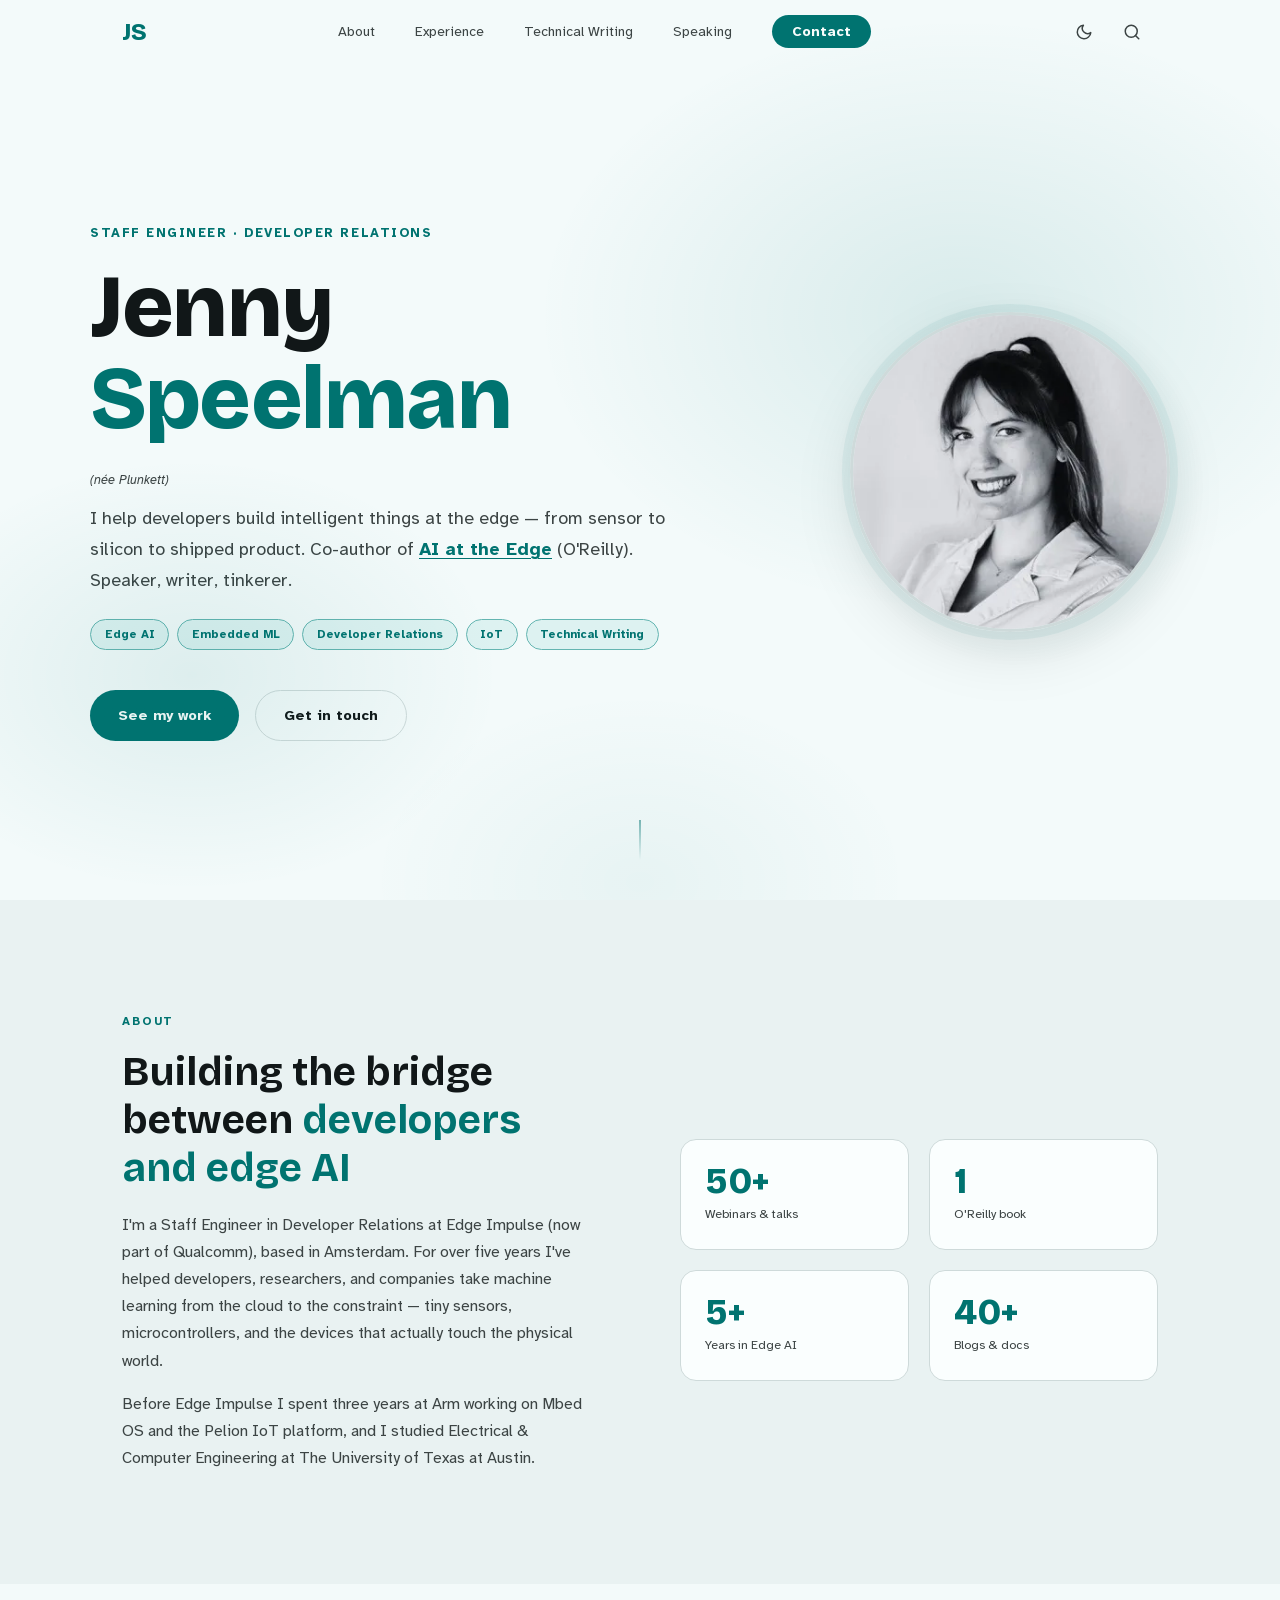
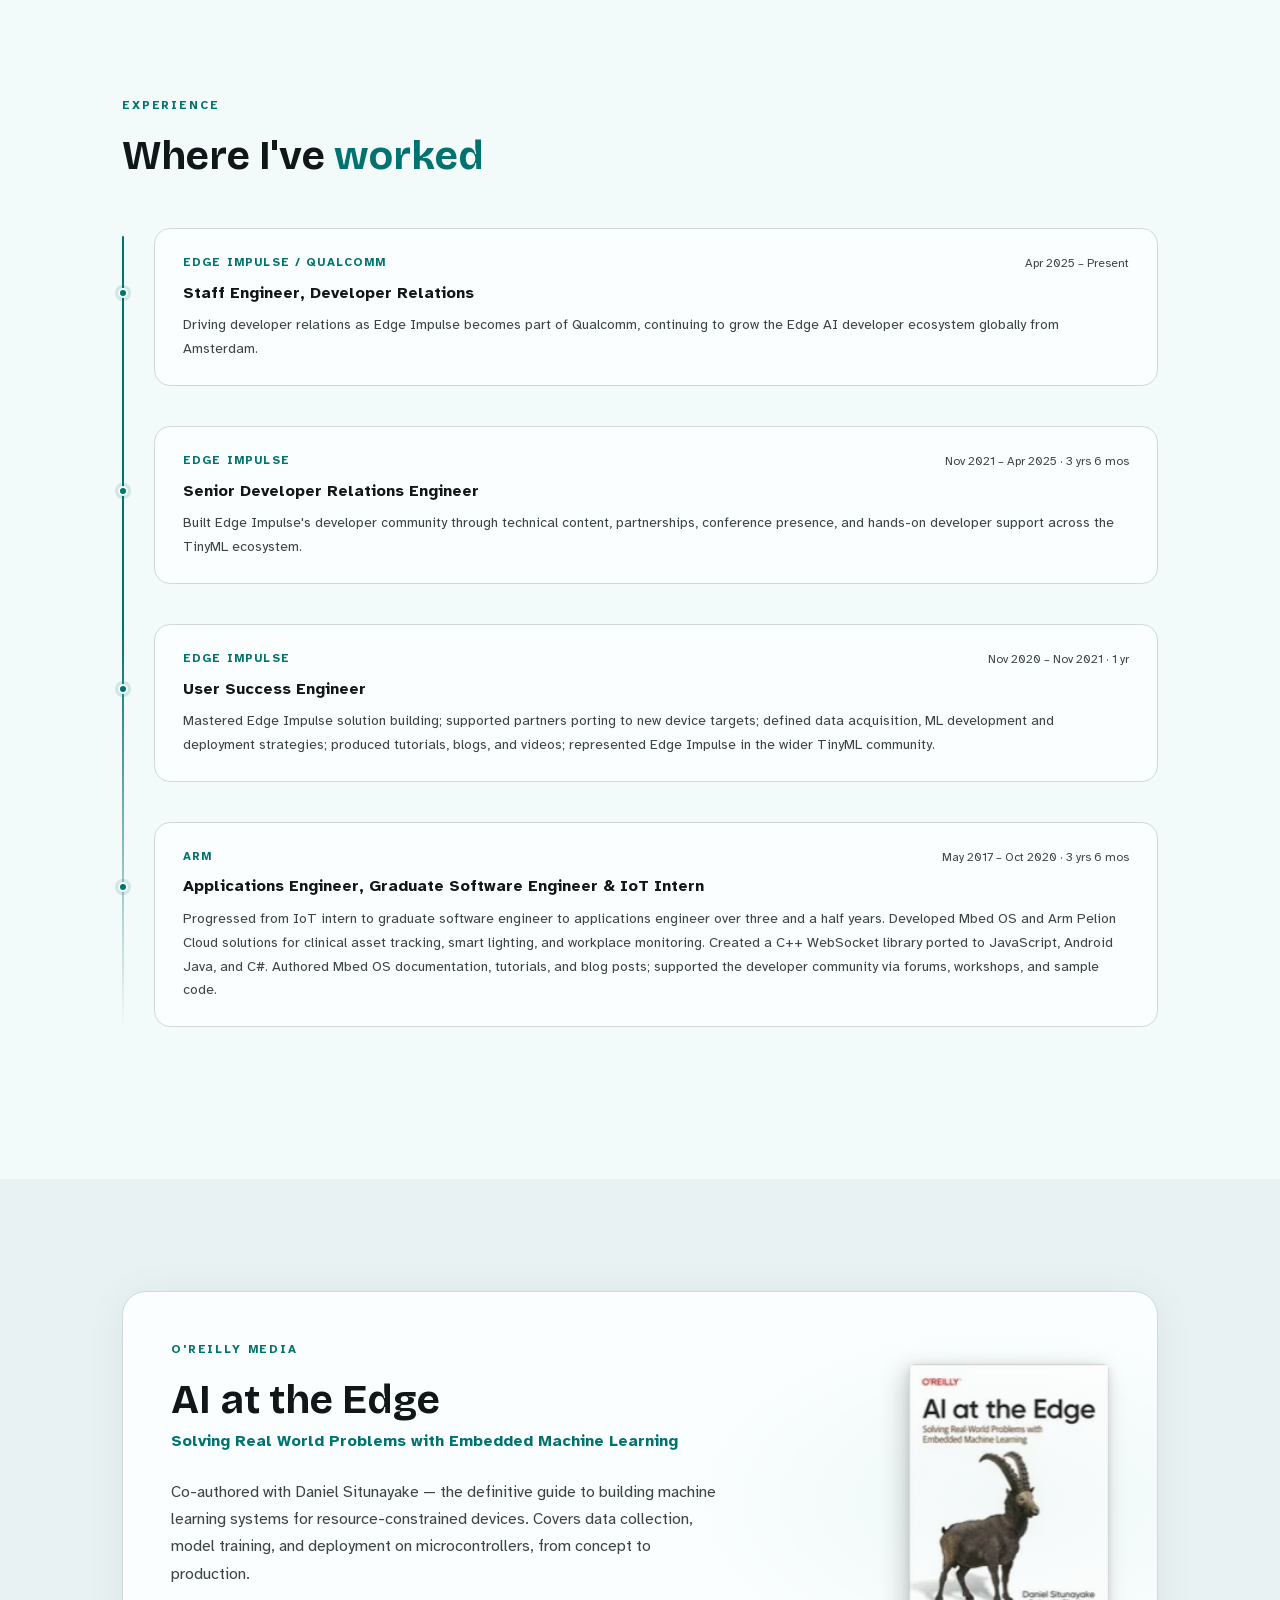
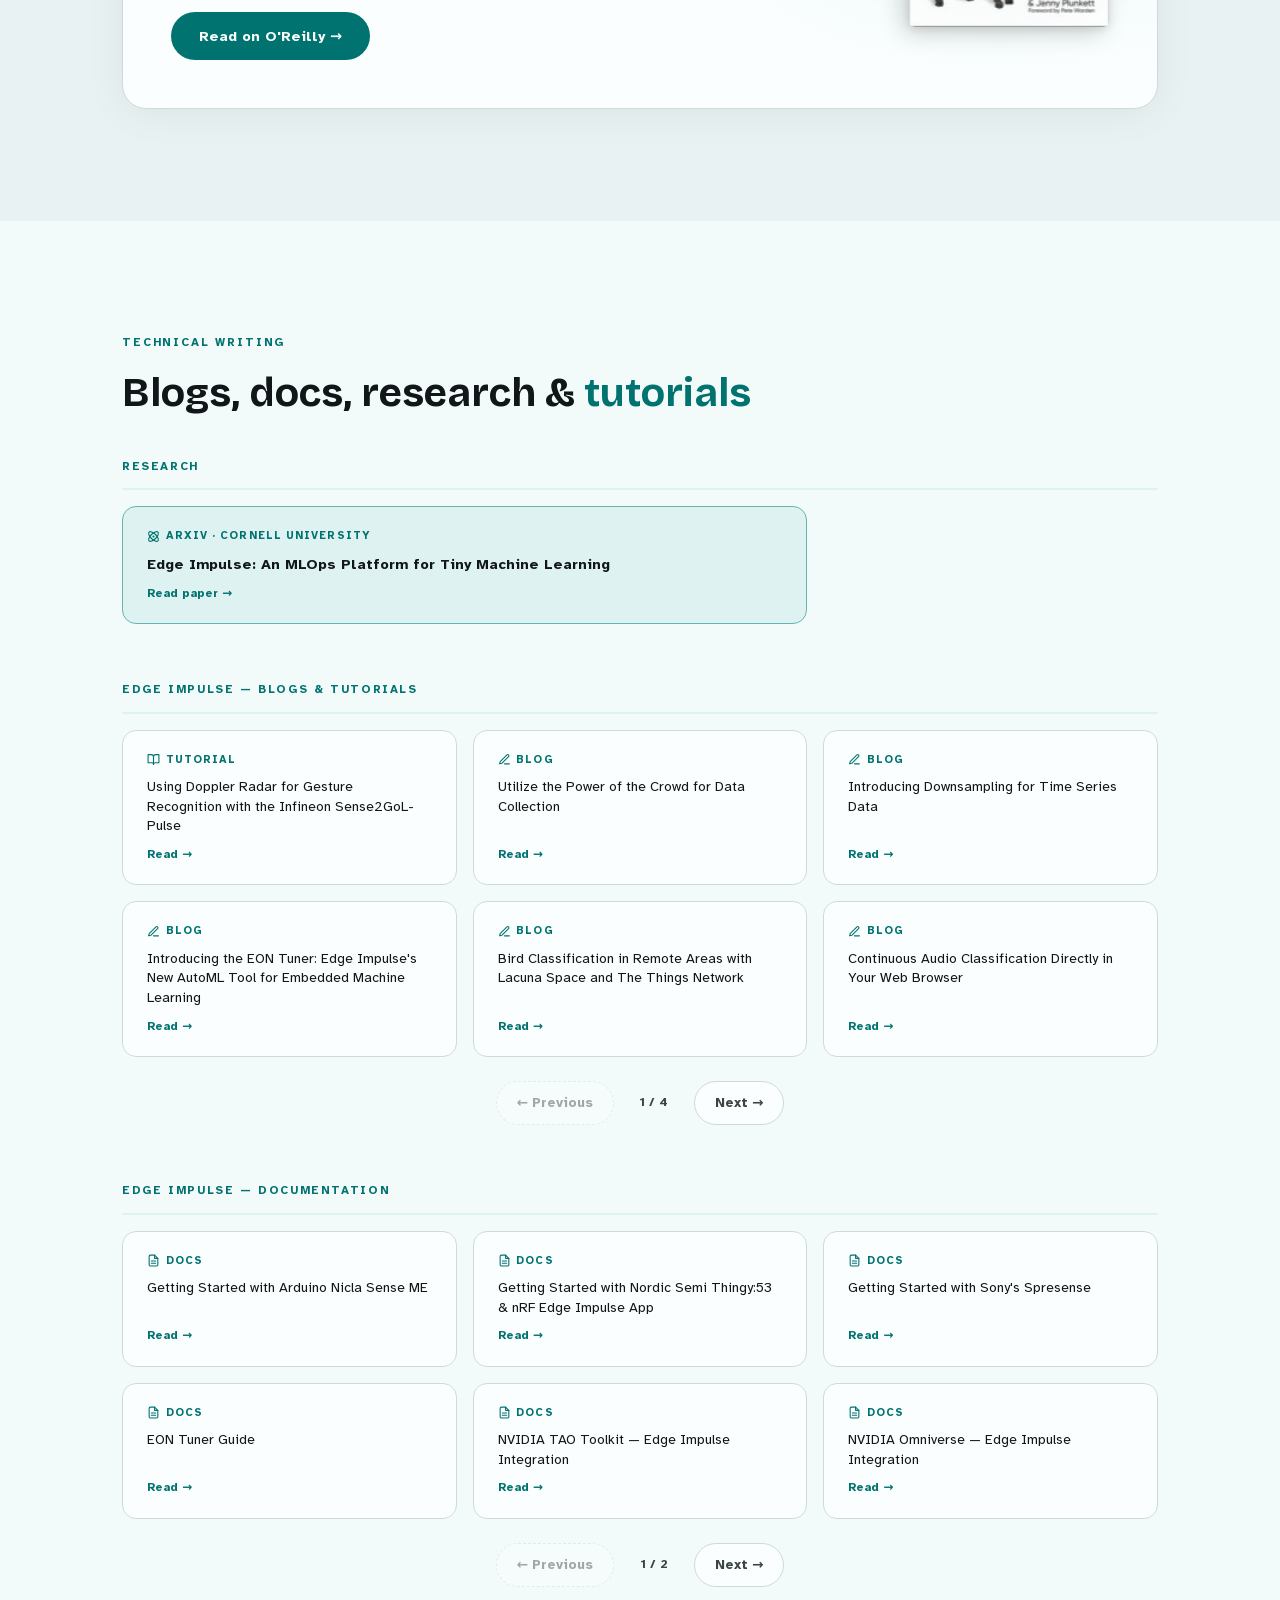
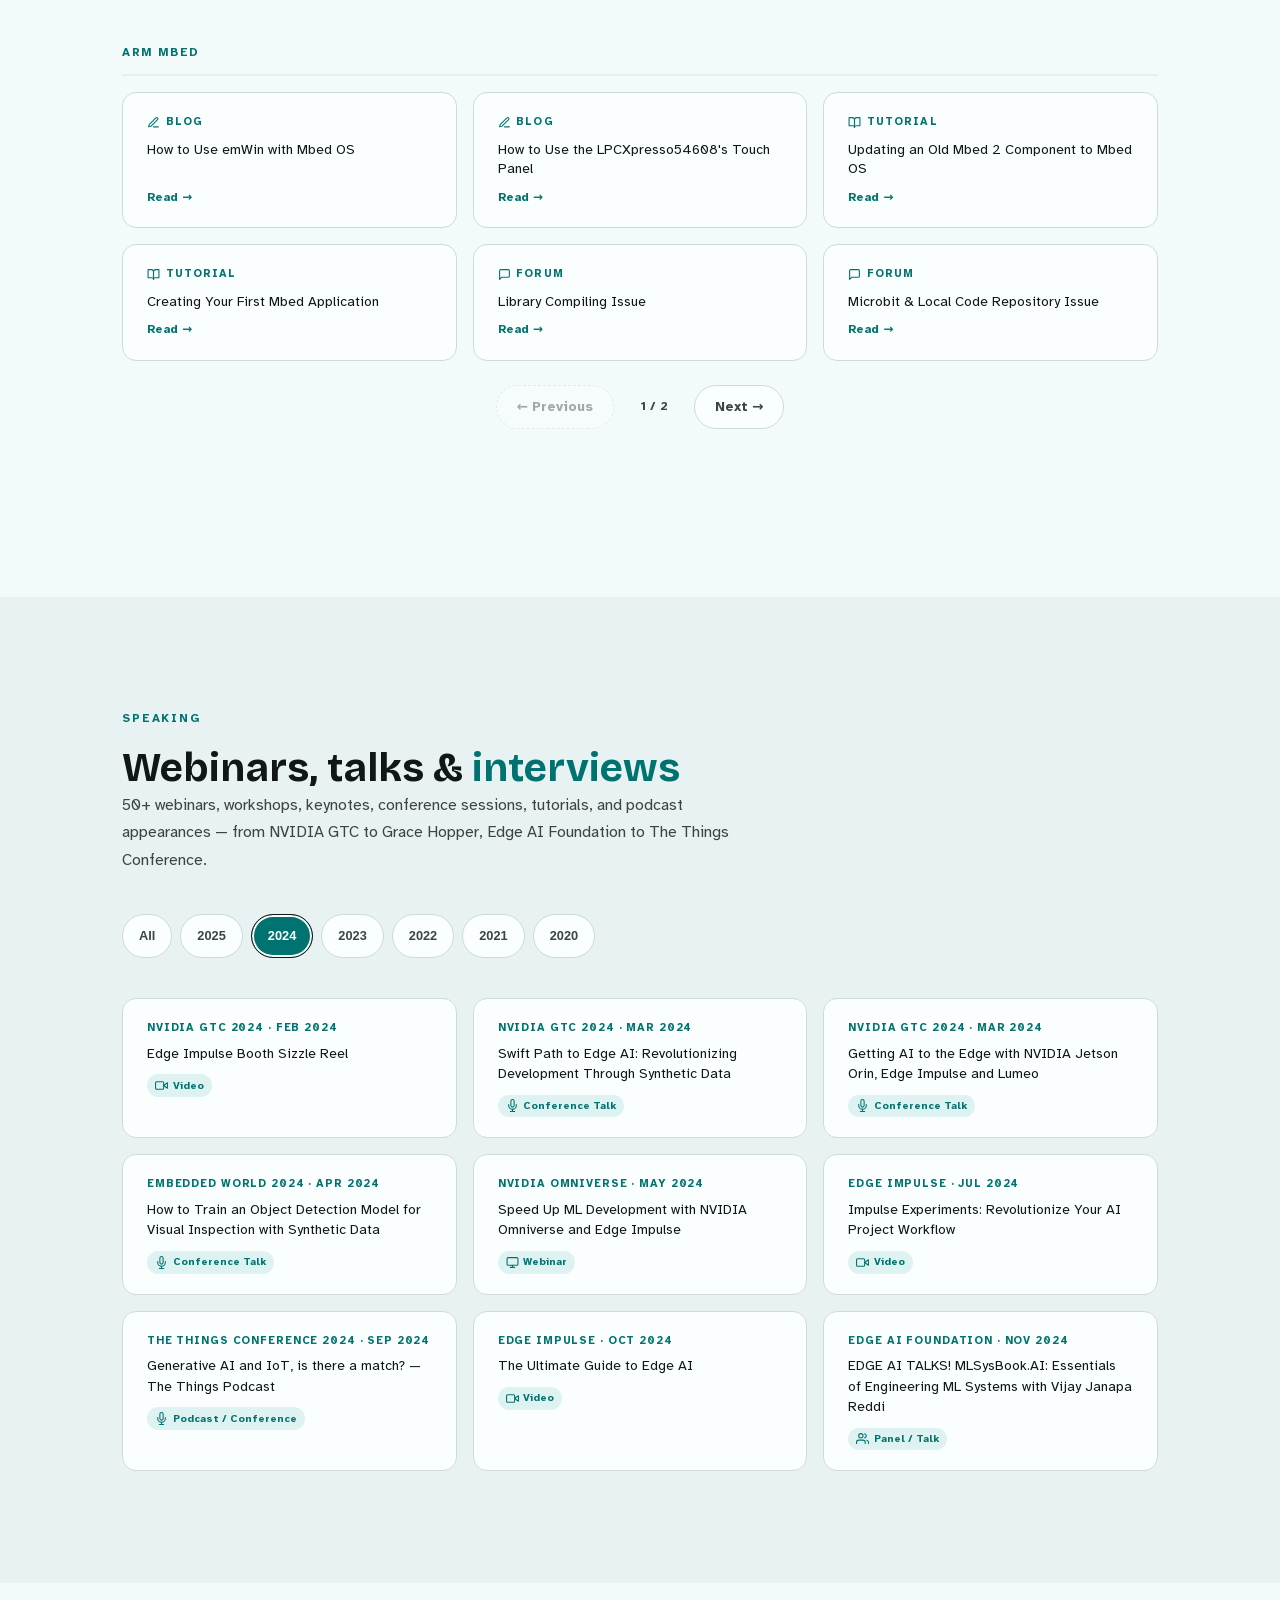
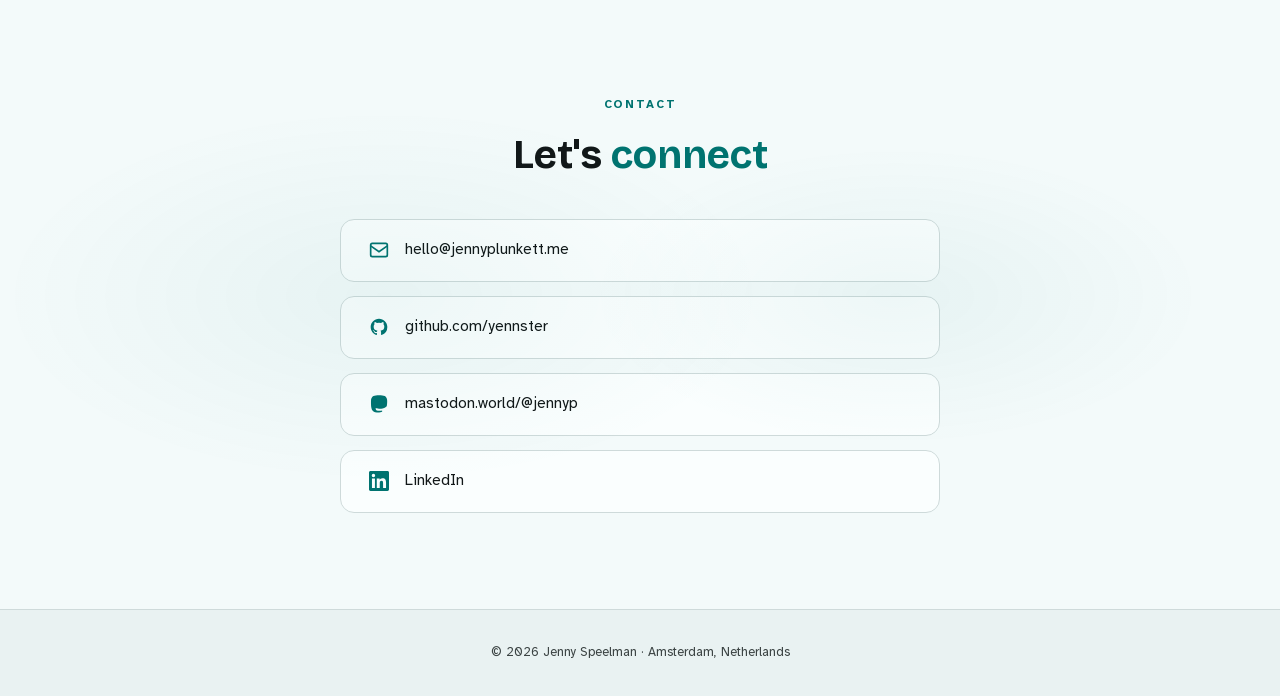
==== commit 8a6b9870: "Fix squished book cover + make cover clickable to O'Reilly CSS set `width: 200px` on the book cover " ====
--- a/index.html
+++ b/index.html
@@ -151,7 +151,7 @@
   <script async src="https://plausible.io/js/pa--HY2cpyqkKJuL5luJgoFc.js"></script>
   <script>
     window.plausible=window.plausible||function(){(plausible.q=plausible.q||[]).push(arguments)},plausible.init=plausible.init||function(i){plausible.o=i||{}};
-    plausible.init()
+    plausible.init({ hashBasedRouting: true, outboundLinks: true })
   </script>
 </head>
 <body>
@@ -365,11 +365,13 @@
           <a href="https://www.oreilly.com/library/view/ai-at-the/9781098120191/" target="_blank" rel="noopener" class="btn btn-primary">Read on O'Reilly →</a>
         </div>
         <div class="book-cover-img">
-          <picture>
-            <source type="image/webp" srcset="images/book-cover-220.webp 1x, images/book-cover-440.webp 2x" />
-            <source type="image/jpeg" srcset="images/book-cover-220.jpg 1x, images/book-cover-440.jpg 2x" />
-            <img src="images/book-cover-220.jpg" alt="Book cover of AI at the Edge: Solving Real World Problems with Embedded Machine Learning, by Daniel Situnayake and Jenny Plunkett, published by O'Reilly Media." width="167" height="220" loading="lazy" decoding="async" />
-          </picture>
+          <a href="https://www.oreilly.com/library/view/ai-at-the/9781098120191/" target="_blank" rel="noopener" class="book-cover-link">
+            <picture>
+              <source type="image/webp" srcset="images/book-cover-220.webp 1x, images/book-cover-440.webp 2x" />
+              <source type="image/jpeg" srcset="images/book-cover-220.jpg 1x, images/book-cover-440.jpg 2x" />
+              <img src="images/book-cover-220.jpg" alt="Book cover of AI at the Edge: Solving Real World Problems with Embedded Machine Learning, by Daniel Situnayake and Jenny Plunkett, published by O'Reilly Media." width="167" height="220" loading="lazy" decoding="async" />
+            </picture>
+          </a>
         </div>
       </div>
     </div>
--- a/assets/style.css
+++ b/assets/style.css
@@ -161,6 +161,8 @@
   --teal-lt:   oklch(28% 0.045 192);
   --teal-mid:  oklch(60% 0.10 192);
   --on-teal:   oklch(14% 0.015 193);
+  --nav-bg:    oklch(16% 0.015 193 / 0.88);
+  --nav-panel-bg: oklch(16% 0.015 193 / 0.97);
   --accent-glow: color-mix(in oklch, var(--teal) 18%, transparent);
   color-scheme: dark;
 }
@@ -861,8 +863,19 @@
   flex-shrink: 0;
 }
 
+.book-cover-link {
+  display: inline-block;
+  border-radius: 6px;
+}
+
+.book-cover-link:focus-visible {
+  outline-offset: 3px;
+  border-radius: 6px;
+}
+
 .book-cover-img img {
   width: 200px;
+  height: auto;
   border-radius: 6px;
   box-shadow: -6px 6px 24px oklch(0% 0 0 / 0.18), 0 2px 8px oklch(0% 0 0 / 0.10);
   display: block;
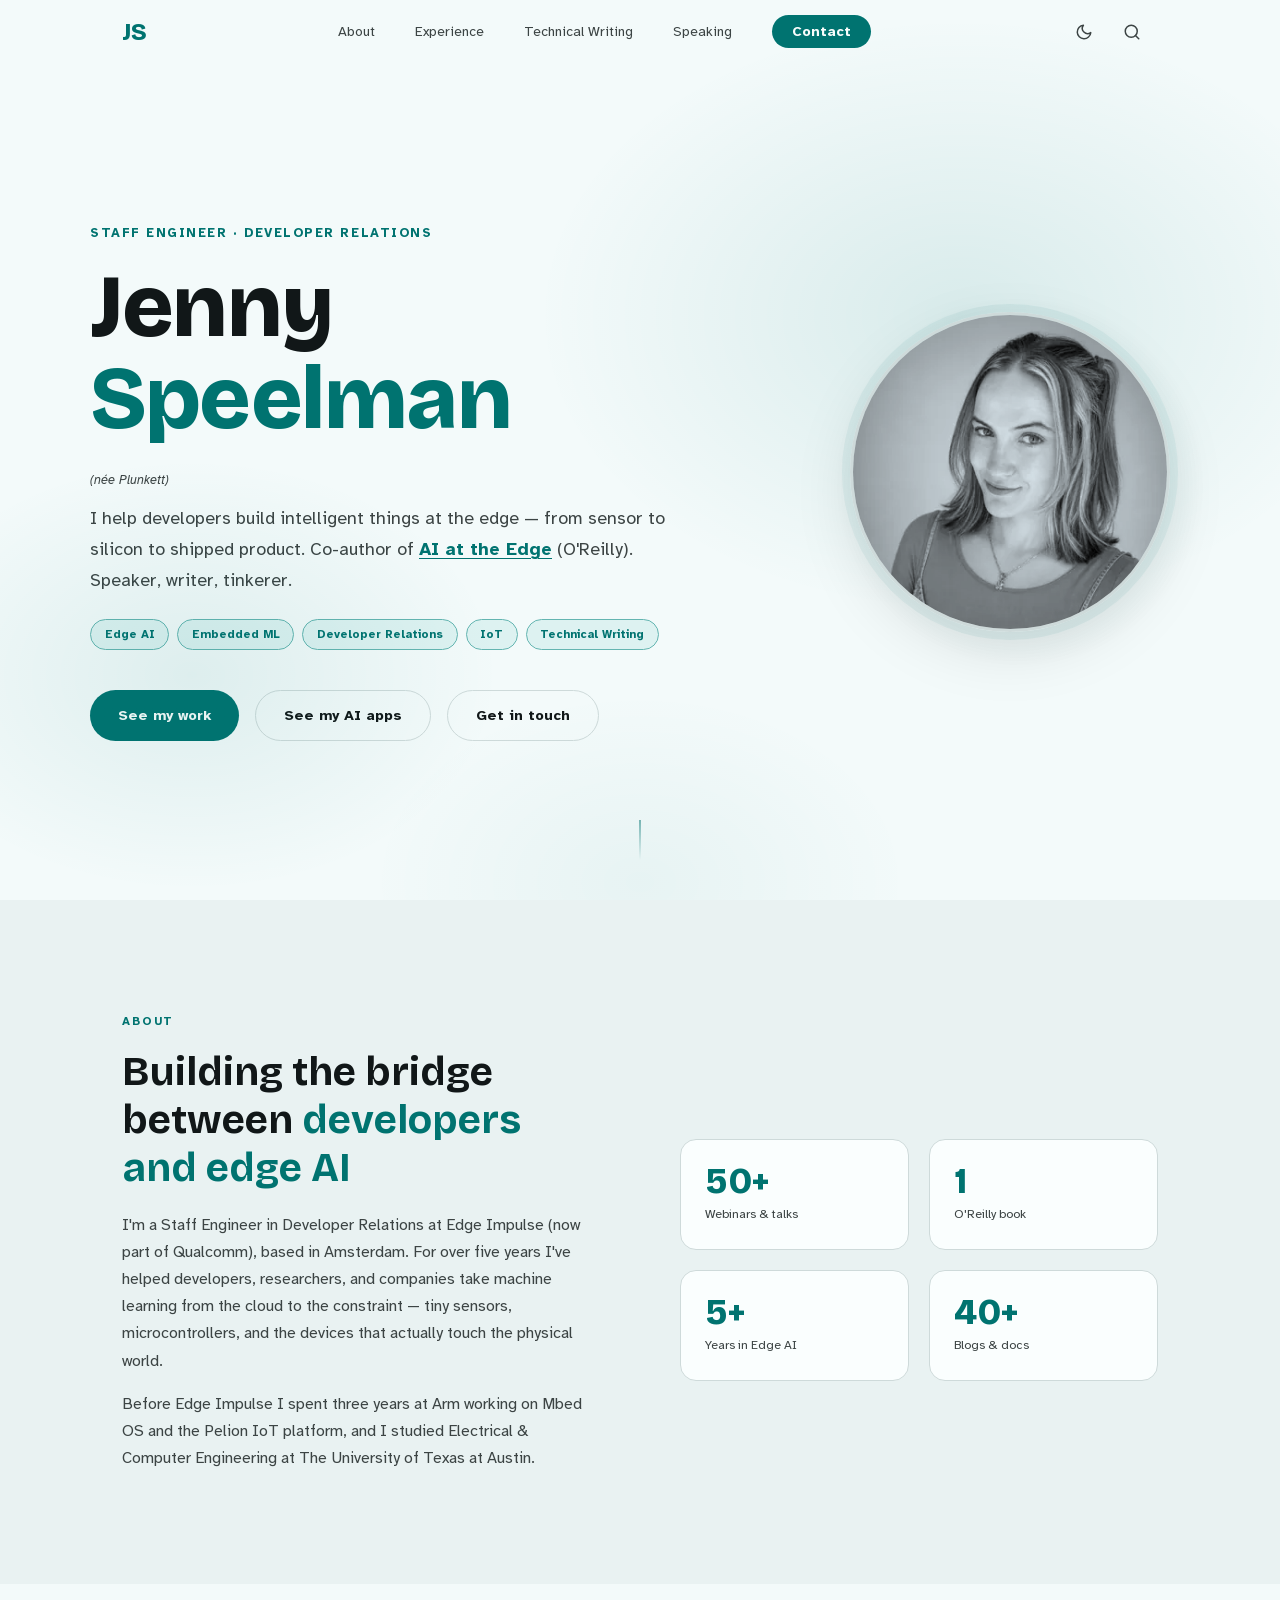
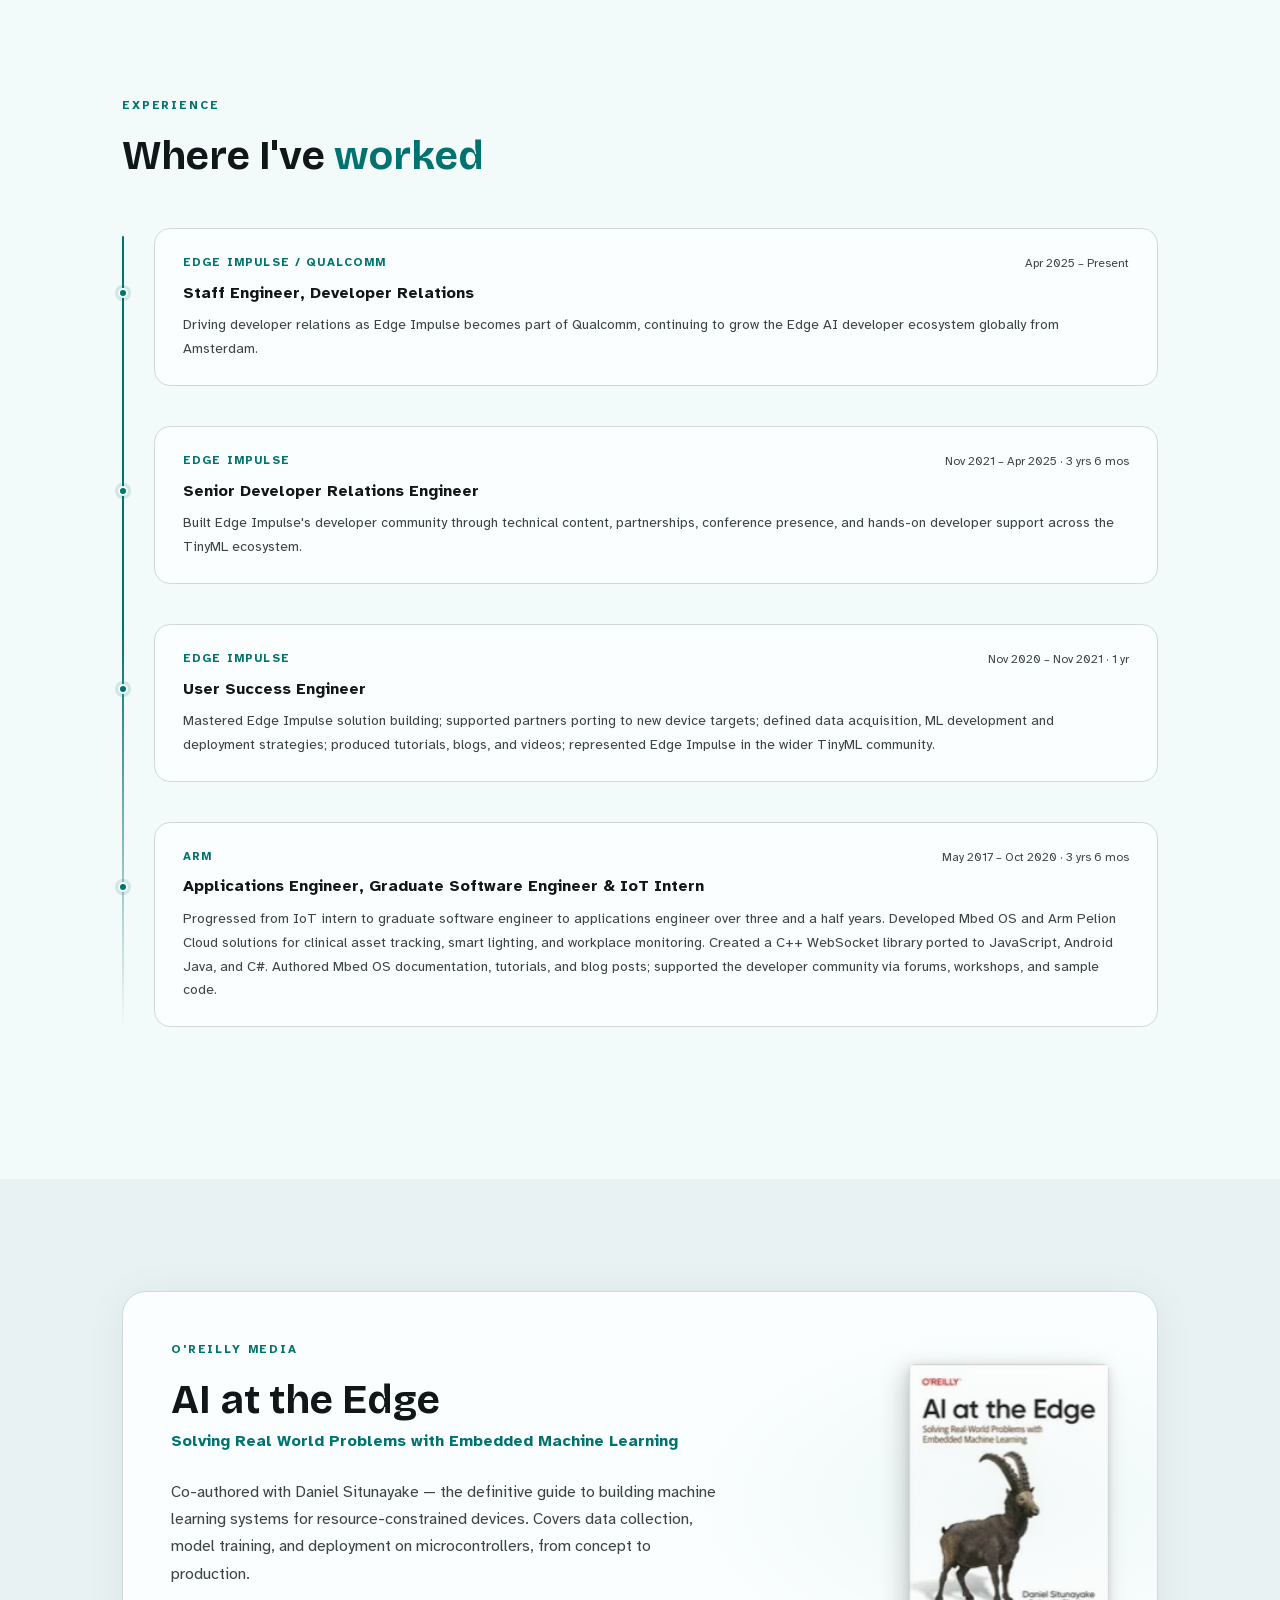
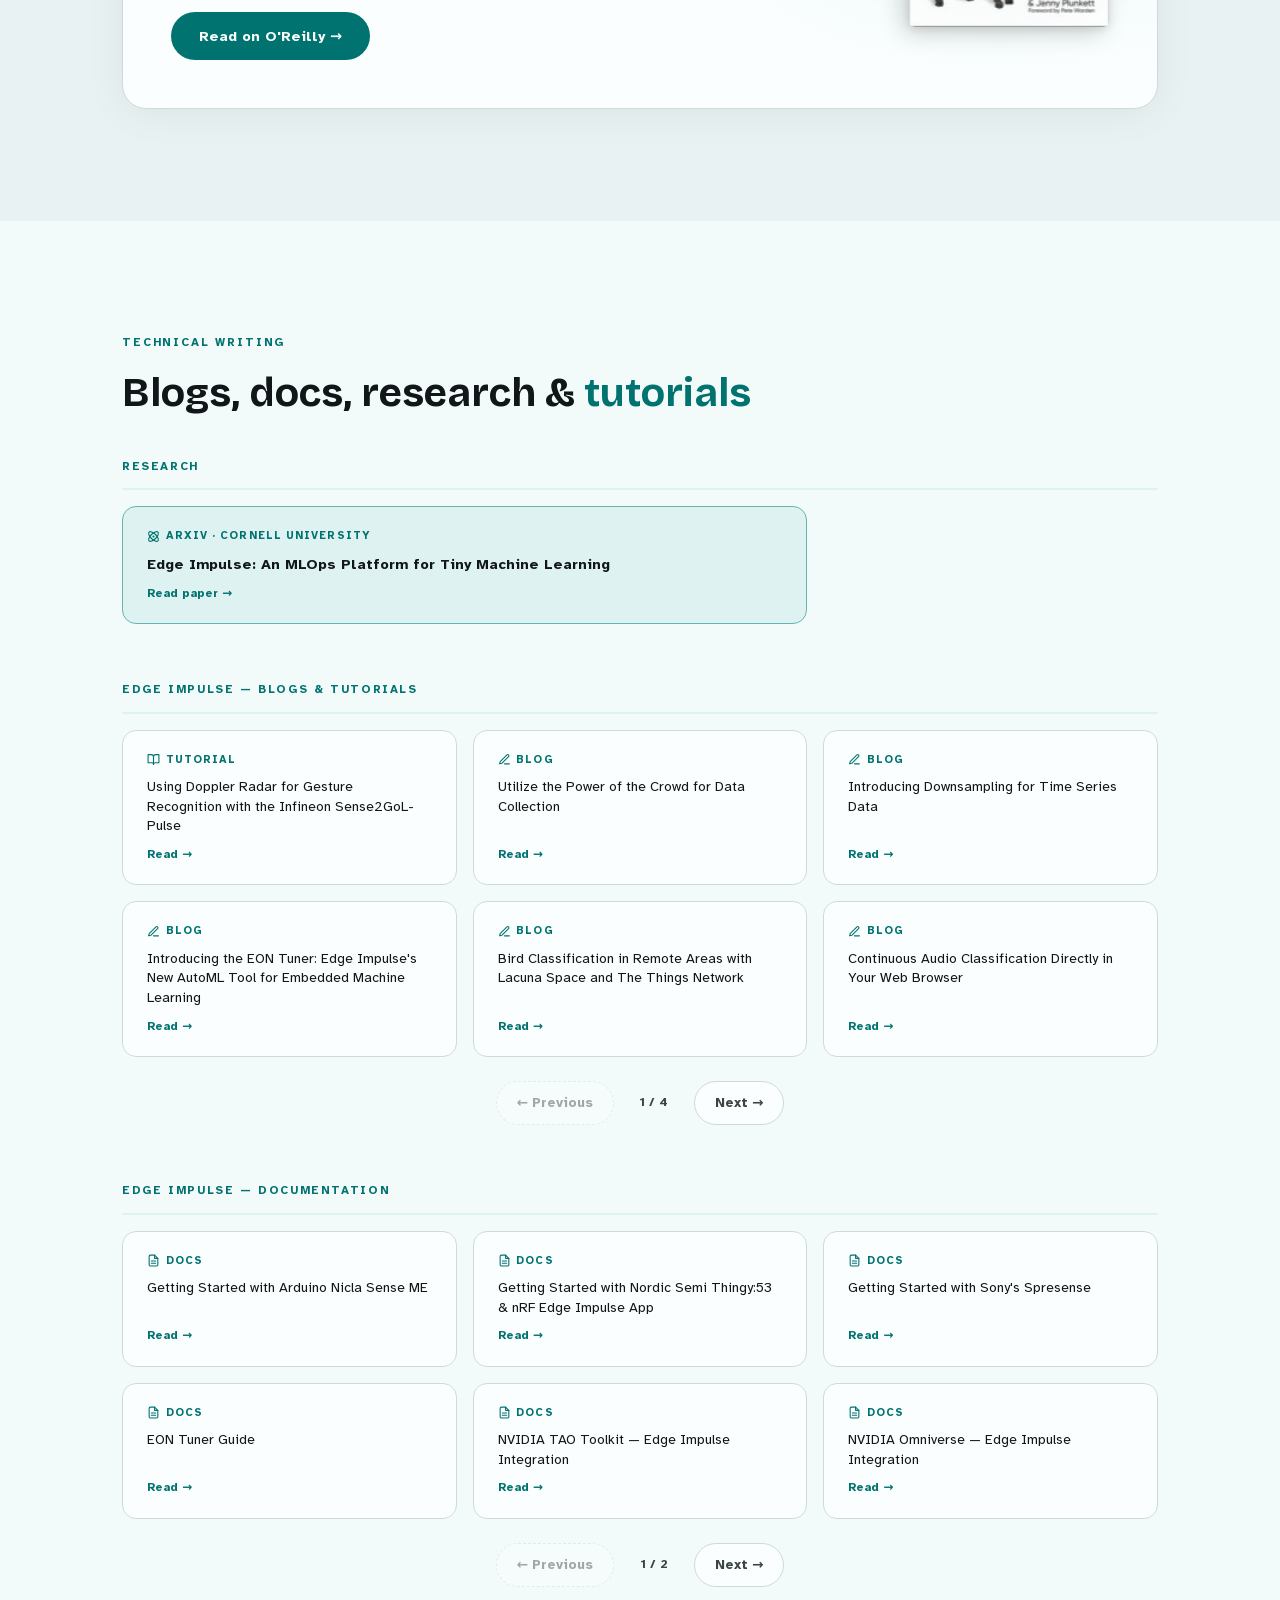
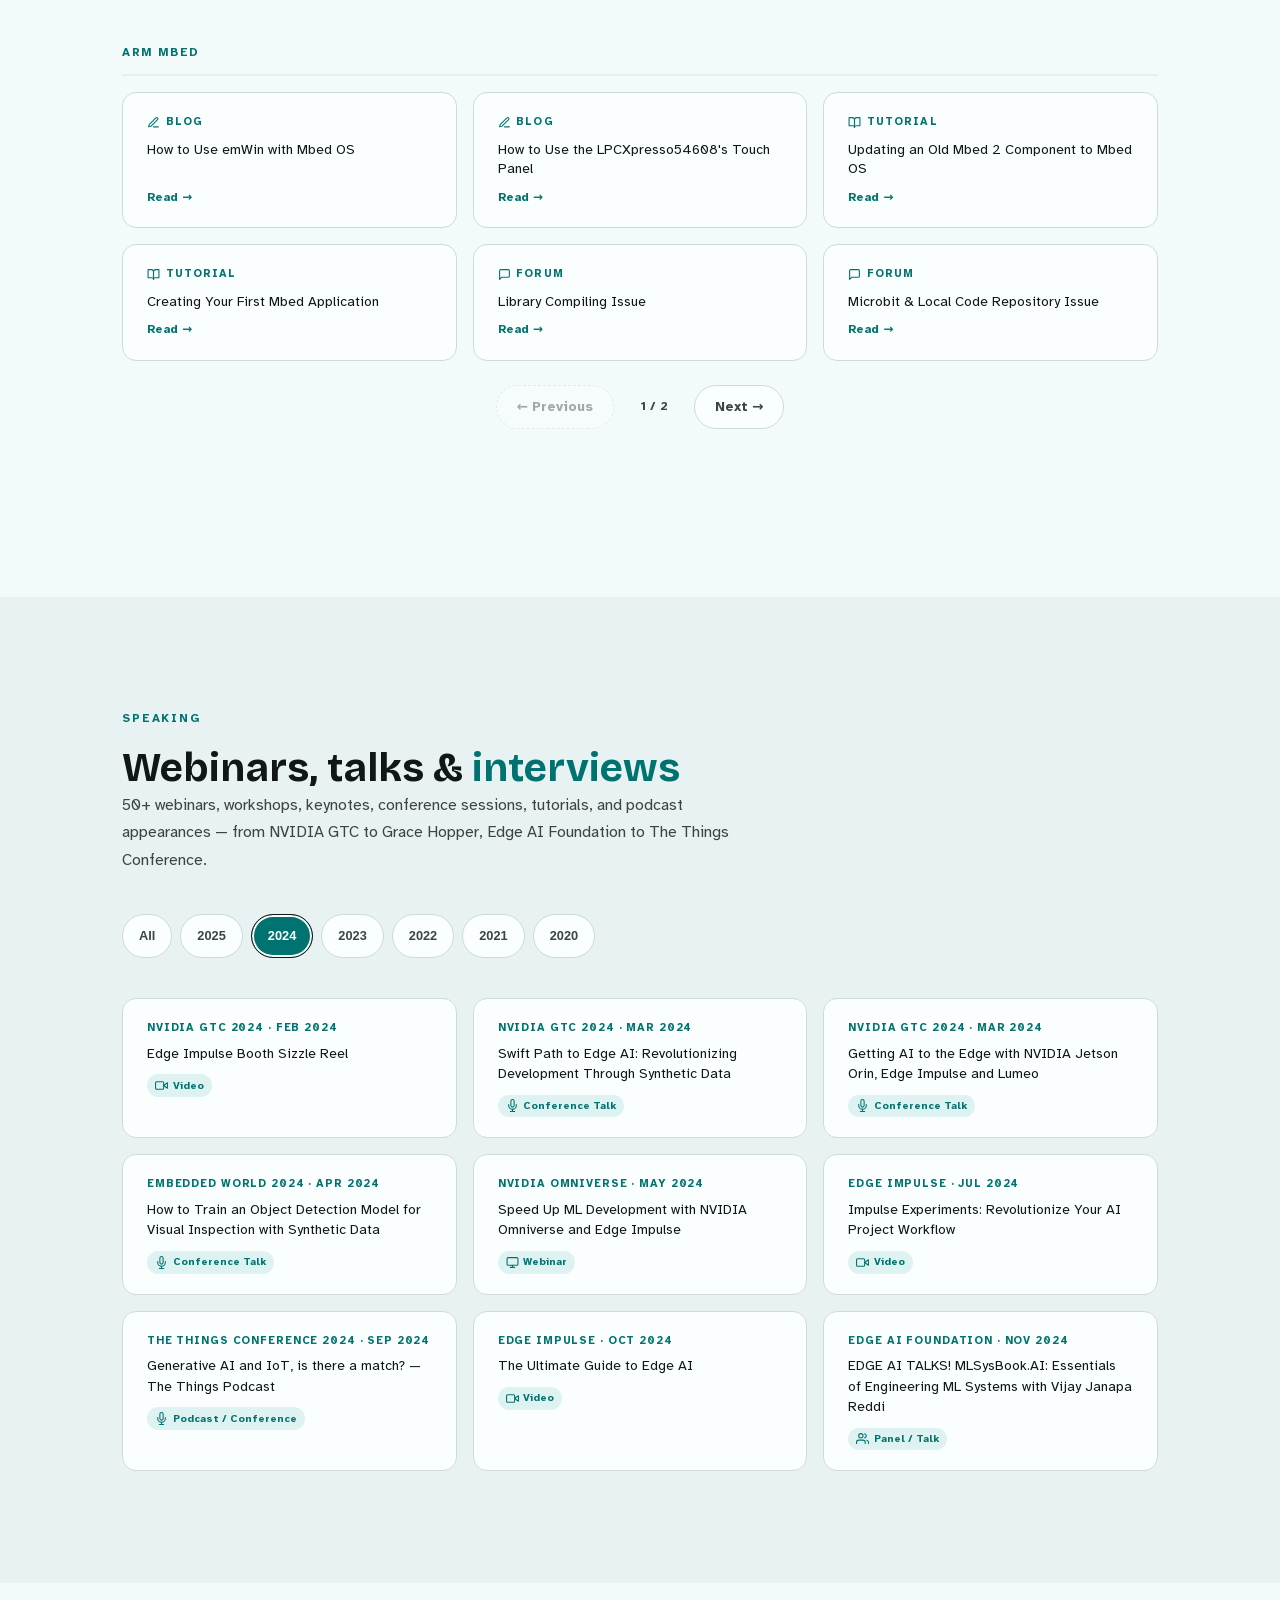
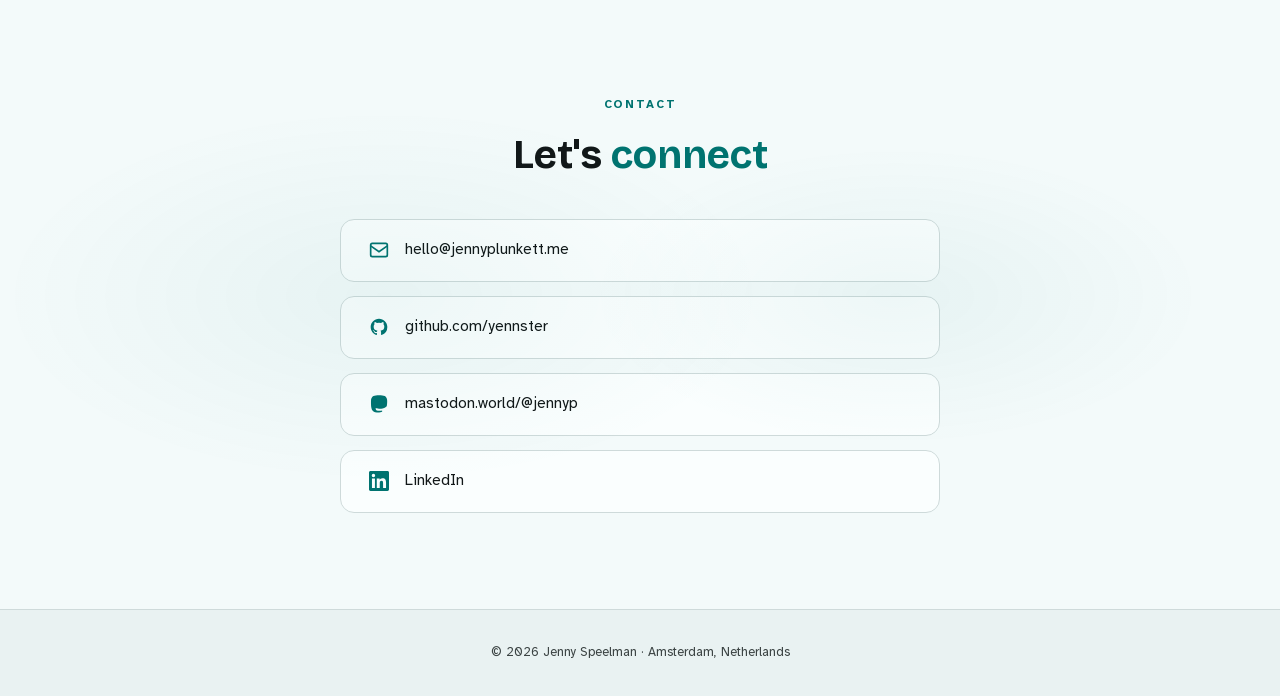
==== commit 80faf2a2: "Add AI apps hero CTA" ====
--- a/index.html
+++ b/index.html
@@ -151,7 +151,7 @@
   <script async src="https://plausible.io/js/pa--HY2cpyqkKJuL5luJgoFc.js"></script>
   <script>
     window.plausible=window.plausible||function(){(plausible.q=plausible.q||[]).push(arguments)},plausible.init=plausible.init||function(i){plausible.o=i||{}};
-    plausible.init({ hashBasedRouting: true, outboundLinks: true })
+    plausible.init({ hashBasedRouting: true })
   </script>
 </head>
 <body>
@@ -236,6 +236,7 @@
         </div>
         <div class="hero-ctas">
           <a href="#writing" class="btn btn-primary">See my work</a>
+          <a href="https://www.jennyspeelman.dev/" target="_blank" rel="noopener" class="btn btn-ghost">See my AI apps</a>
           <a href="#contact" class="btn btn-ghost">Get in touch</a>
         </div>
       </div>
--- a/assets/style.css
+++ b/assets/style.css
@@ -658,7 +658,17 @@
   height: 100%;
   object-fit: cover;
   object-position: center top;
+  filter: grayscale(1) sepia(0.4) hue-rotate(157deg) saturate(0.5);
   transition: filter 0.4s;
+}
+
+@media (prefers-color-scheme: dark) {
+  :root:not([data-theme="light"]) .photo-ring img {
+    filter: grayscale(1) sepia(0.35) hue-rotate(157deg) saturate(0.4) brightness(0.8);
+  }
+}
+:root[data-theme="dark"] .photo-ring img {
+  filter: grayscale(1) sepia(0.35) hue-rotate(157deg) saturate(0.4) brightness(0.8);
 }
 
 .photo-blob {
